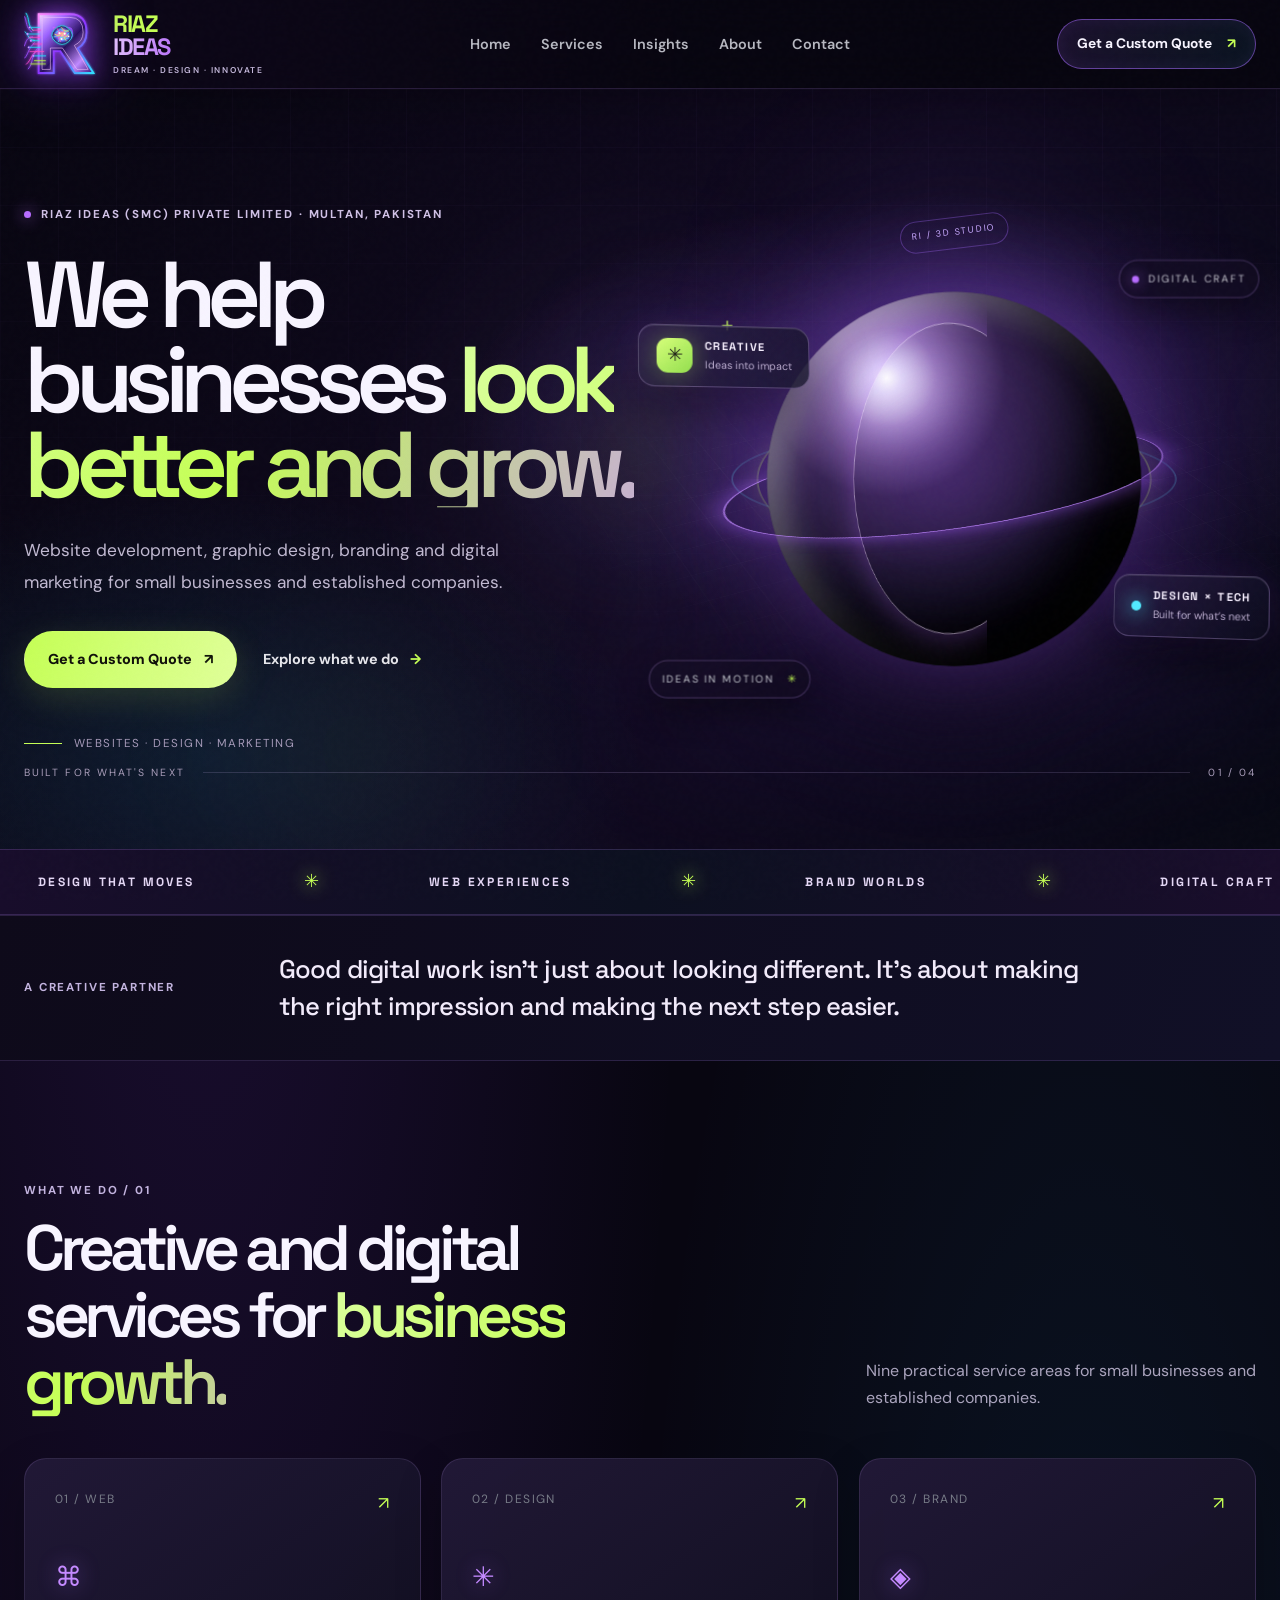
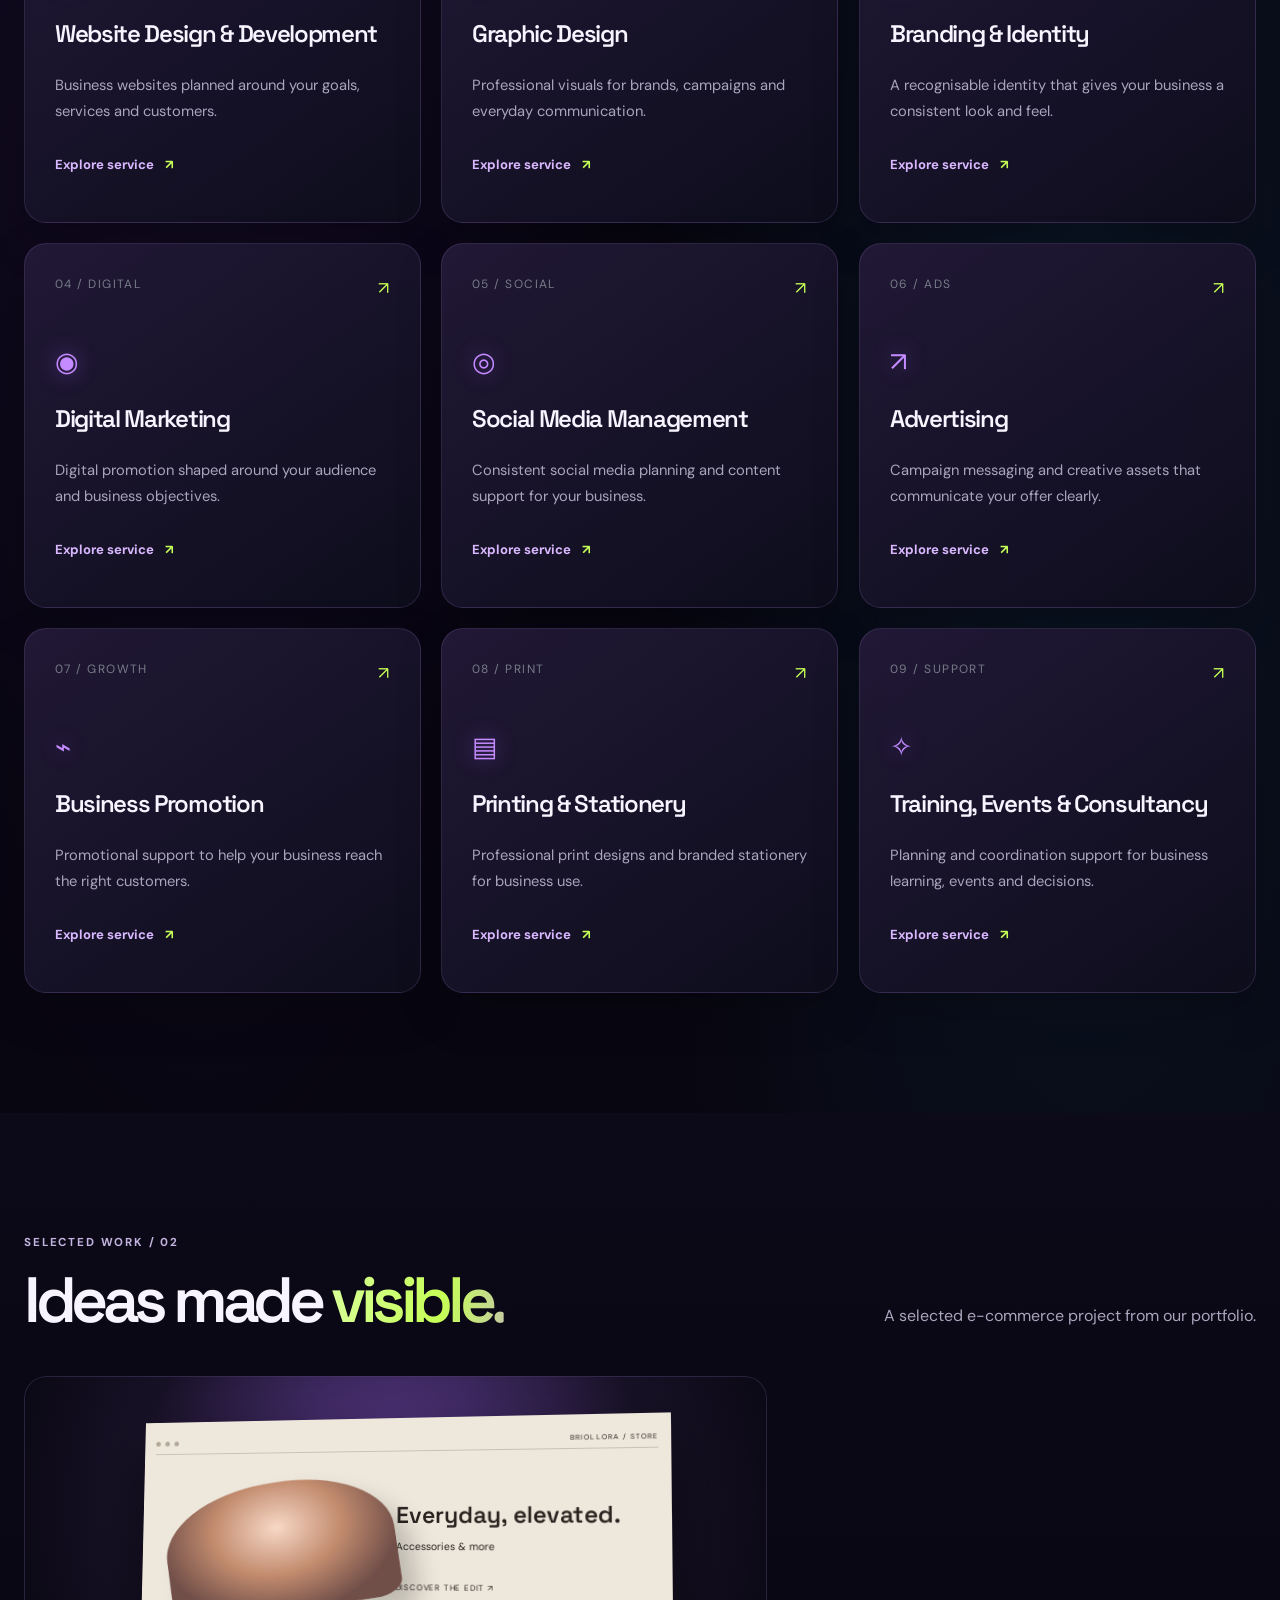
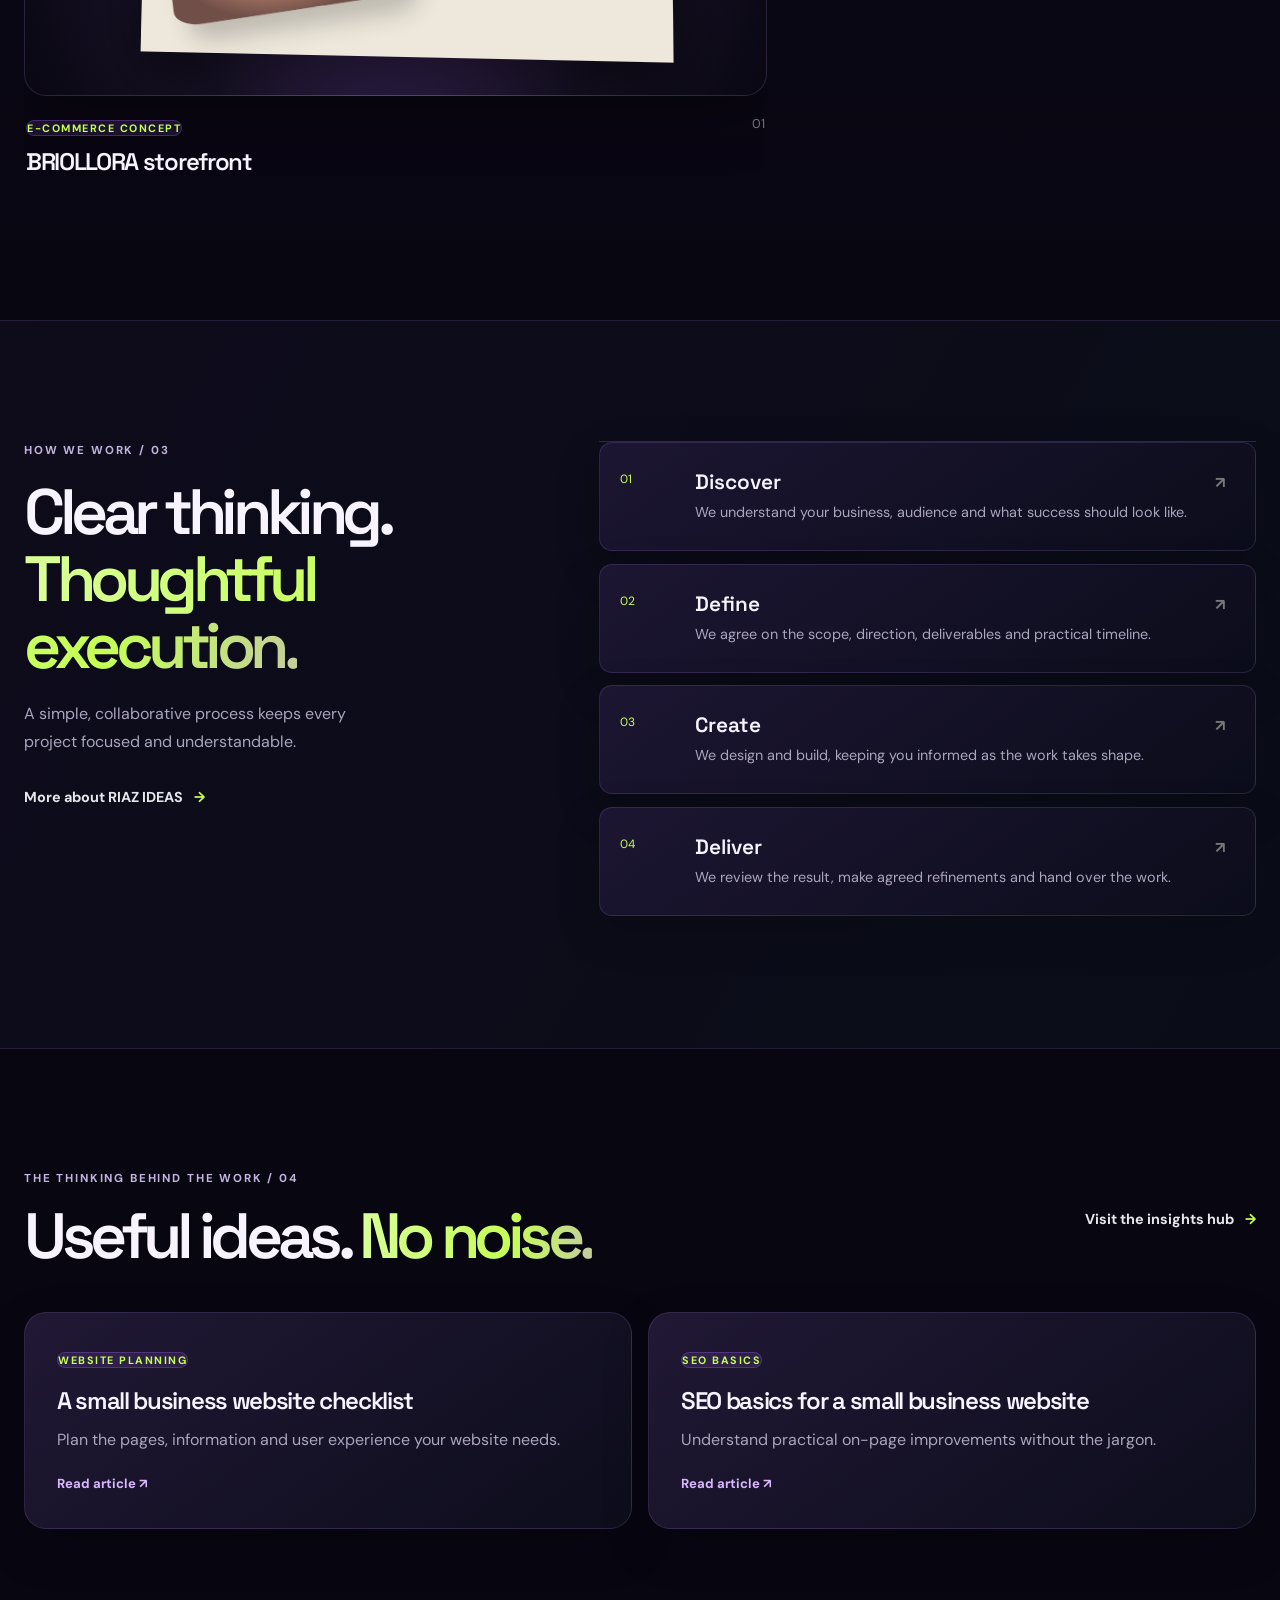
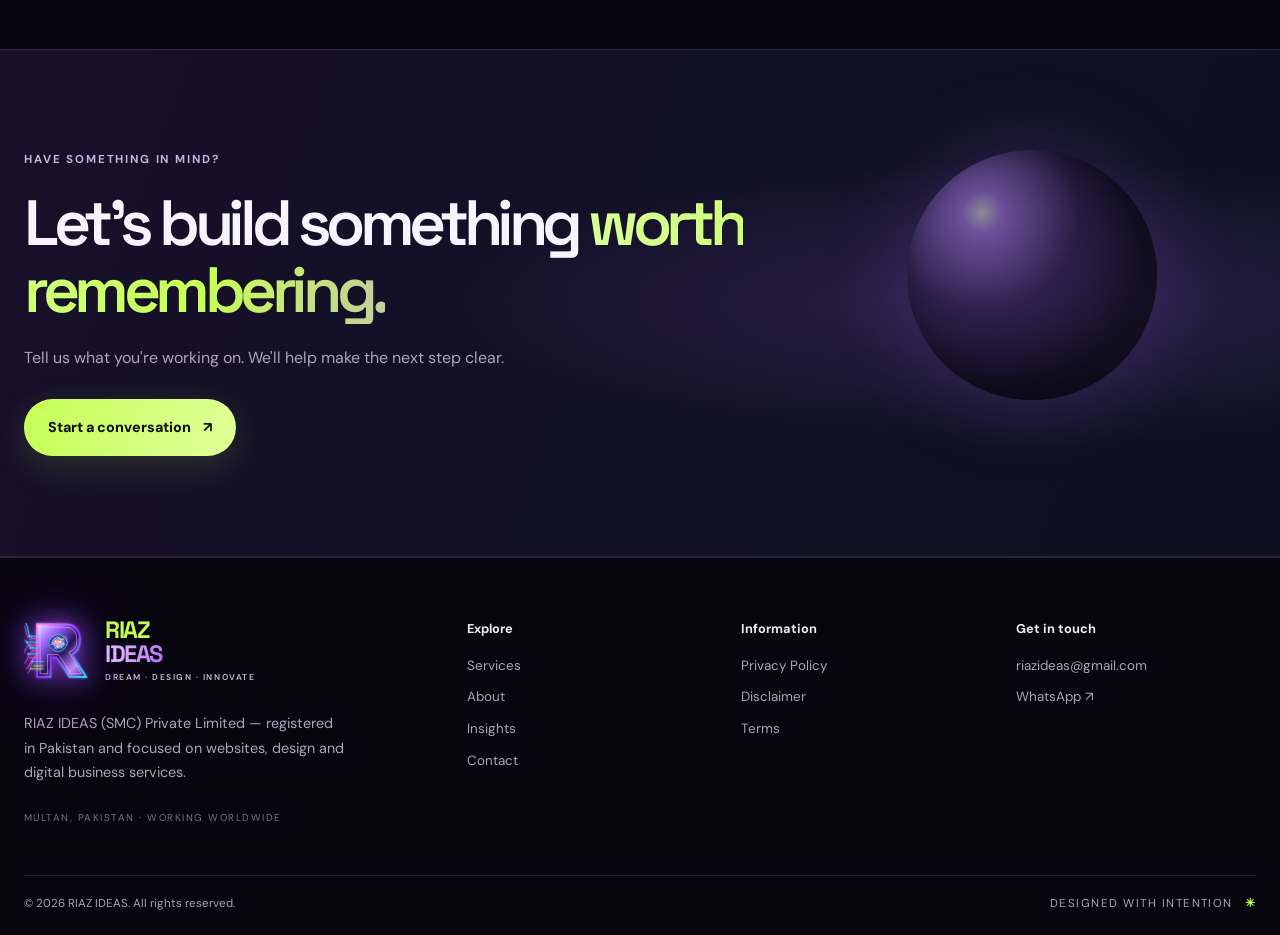
==== index.html @ 31ab699d "Align homepage service descriptions and quote calls to action" ====
<!doctype html>
<html lang="en">
<head>
<meta charset="utf-8">
<meta name="viewport" content="width=device-width,initial-scale=1">
<title>RIAZ IDEAS | Websites, Design & Business Growth</title>
<meta name="description" content="RIAZ IDEAS offers marketing strategy, branding, corporate stationery, printing, digital marketing, sales training, events, advertising and business consultancy in Multan, Pakistan.">
<link rel="canonical" href="https://riazideas.netlify.app/">
<meta property="og:type" content="website">
<meta property="og:site_name" content="RIAZ IDEAS">
<meta property="og:title" content="RIAZ IDEAS | Websites, Design & Business Growth">
<meta property="og:description" content="Website development, graphic design, branding and digital marketing for small businesses and established companies.">
<meta property="og:url" content="https://riazideas.netlify.app/">
<meta property="og:image" content="https://riazideas.netlify.app/assets/riaz-ideas-social-preview.jpg">
<meta property="og:image:width" content="600">
<meta property="og:image:height" content="315">
<meta property="og:image:alt" content="RIAZ IDEAS — Digital experiences, web design, brand identity and digital content.">
<meta name="twitter:card" content="summary_large_image">
<meta name="twitter:title" content="RIAZ IDEAS | Digital Experiences, Design & Development">
<meta name="twitter:description" content="We turn bold ideas into digital experiences. Web design, brand identity and digital content by RIAZ IDEAS.">
<meta name="twitter:image" content="https://riazideas.netlify.app/assets/riaz-ideas-social-preview.jpg">
<meta name="theme-color" content="#08090d">
<meta name="google-adsense-account" content="ca-pub-1918547933458772">
<link rel="preconnect" href="https://fonts.googleapis.com">
<link rel="preconnect" href="https://fonts.gstatic.com" crossorigin>
<link href="https://fonts.googleapis.com/css2?family=DM+Sans:wght@400;500;600;700&family=Space+Grotesk:wght@400;500;600;700&display=swap" rel="stylesheet">
<link rel="stylesheet" href="/assets/style.css">
<script src="/assets/script.js" defer></script>
<!-- Google AdSense: existing publisher code preserved -->
<script async src="https://pagead2.googlesyndication.com/pagead/js/adsbygoogle.js?client=ca-pub-1918547933458772" crossorigin="anonymous"></script>
<!-- Umami Analytics: existing site ID preserved -->
<script defer src="https://cloud.umami.is/script.js" data-website-id="d91e90ce-ba34-40df-bd9c-214d3fa4f0dc"></script>
</head>
<body>
<div class="site-noise" aria-hidden="true"></div>
<header class="site-header">
  <div class="wrap nav" id="nav">
    <a class="logo logo-lockup" href="/index.html" aria-label="RIAZ IDEAS home"><img src="/assets/riaz-ideas-neural-logo.svg" alt="" width="58" height="58"><span class="logo-wordmark">RIAZ<span>IDEAS</span><small>DREAM · DESIGN · INNOVATE</small></span></a>
    <button class="menu" type="button" aria-label="Toggle navigation" aria-expanded="false">Menu</button>
    <nav aria-label="Main navigation">
      <a href="/index.html">Home</a><a href="/services.html">Services</a><a href="/blog/index.html">Insights</a><a href="/about.html">About</a><a href="/contact.html">Contact</a>
    </nav>
    <a class="nav-cta" href="/contact.html">Get a Custom Quote <span>↗</span></a>
  </div>
</header>
<main>
<section class="hero hero-3d">
  <div class="hero-glow glow-one"></div><div class="hero-glow glow-two"></div>
  <div class="wrap hero-grid">
    <div class="hero-copy reveal">
      <div class="eyebrow"><span class="eyebrow-dot"></span> RIAZ IDEAS (SMC) PRIVATE LIMITED · MULTAN, PAKISTAN</div>
      <h1>We help businesses <span class="gradient-text">look better and grow.</span></h1>
      <p>Website development, graphic design, branding and digital marketing for small businesses and established companies.</p>
      <div class="actions"><a class="btn" href="/contact.html">Get a Custom Quote <span>↗</span></a><a class="text-link" href="/services.html">Explore what we do <span>→</span></a></div>
      <div class="hero-proof"><span class="proof-line"></span><span>Websites · Design · Marketing</span></div>
    </div>
    <div class="hero-visual" aria-label="Abstract three-dimensional metallic orb artwork">
      <div class="visual-grid"></div><div class="orbit orbit-a"></div><div class="orbit orbit-b"></div><div class="orbit orbit-c"></div>
      <div class="orb"><div class="orb-shine"></div><div class="orb-core"></div></div>
      <div class="float-label label-top"><span class="label-dot"></span> DIGITAL CRAFT</div>
      <div class="float-label label-bottom">IDEAS IN MOTION <span>✳</span></div>
      <div class="visual-cross cross-one">+</div><div class="visual-cross cross-two">+</div>
      <div class="hero-float-card hero-float-card-a"><span class="float-card-icon">✳</span><span><b>CREATIVE</b><small>Ideas into impact</small></span></div>
      <div class="hero-float-card hero-float-card-b"><span class="float-card-pulse"></span><span><b>DESIGN × TECH</b><small>Built for what’s next</small></span></div>
      <div class="hero-orbit-tag">RI / 3D STUDIO</div>
    </div>
  </div>
  <div class="hero-bottom wrap"><span>BUILT FOR WHAT'S NEXT</span><span class="hero-bottom-line"></span><span>01 / 04</span></div>
</section>
<section class="studio-marquee" aria-label="RIAZ IDEAS services">
 <div class="marquee-track"><span>DESIGN THAT MOVES</span><i>✳</i><span>WEB EXPERIENCES</span><i>✳</i><span>BRAND WORLDS</span><i>✳</i><span>DIGITAL CRAFT</span><i>✳</i><span>DESIGN THAT MOVES</span><i>✳</i><span>WEB EXPERIENCES</span><i>✳</i><span>BRAND WORLDS</span><i>✳</i></div>
</section>
<section class="intro-strip"><div class="wrap intro-inner"><span class="eyebrow">A creative partner</span><p>Good digital work isn't just about looking different. It's about making the right impression and making the next step easier.</p></div></section>
<section class="section" id="services">
  <div class="wrap">
    <div class="section-head reveal"><div><div class="eyebrow">What we do / 01</div><h2>Creative and digital services for <span class="gradient-text">business growth.</span></h2></div><p class="muted">Nine practical service areas for small businesses and established companies.</p></div>
    <div class="service-grid">
<article class="service-card reveal"><div class="service-top"><span>01 / WEB</span><span class="service-symbol">↗</span></div><div class="service-icon">⌘</div><h3>Website Design & Development</h3><p>Business websites planned around your goals, services and customers.</p><a href="/services.html">Explore service <span>↗</span></a></article>
<article class="service-card reveal"><div class="service-top"><span>02 / DESIGN</span><span class="service-symbol">↗</span></div><div class="service-icon">✳</div><h3>Graphic Design</h3><p>Professional visuals for brands, campaigns and everyday communication.</p><a href="/services.html">Explore service <span>↗</span></a></article>
<article class="service-card reveal"><div class="service-top"><span>03 / BRAND</span><span class="service-symbol">↗</span></div><div class="service-icon">◈</div><h3>Branding & Identity</h3><p>A recognisable identity that gives your business a consistent look and feel.</p><a href="/services.html">Explore service <span>↗</span></a></article>
<article class="service-card reveal"><div class="service-top"><span>04 / DIGITAL</span><span class="service-symbol">↗</span></div><div class="service-icon">◉</div><h3>Digital Marketing</h3><p>Digital promotion shaped around your audience and business objectives.</p><a href="/services.html">Explore service <span>↗</span></a></article>
<article class="service-card reveal"><div class="service-top"><span>05 / SOCIAL</span><span class="service-symbol">↗</span></div><div class="service-icon">◎</div><h3>Social Media Management</h3><p>Consistent social media planning and content support for your business.</p><a href="/services.html">Explore service <span>↗</span></a></article>
<article class="service-card reveal"><div class="service-top"><span>06 / ADS</span><span class="service-symbol">↗</span></div><div class="service-icon">↗</div><h3>Advertising</h3><p>Campaign messaging and creative assets that communicate your offer clearly.</p><a href="/services.html">Explore service <span>↗</span></a></article>
<article class="service-card reveal"><div class="service-top"><span>07 / GROWTH</span><span class="service-symbol">↗</span></div><div class="service-icon">⌁</div><h3>Business Promotion</h3><p>Promotional support to help your business reach the right customers.</p><a href="/services.html">Explore service <span>↗</span></a></article>
<article class="service-card reveal"><div class="service-top"><span>08 / PRINT</span><span class="service-symbol">↗</span></div><div class="service-icon">▤</div><h3>Printing & Stationery</h3><p>Professional print designs and branded stationery for business use.</p><a href="/services.html">Explore service <span>↗</span></a></article>
<article class="service-card reveal"><div class="service-top"><span>09 / SUPPORT</span><span class="service-symbol">↗</span></div><div class="service-icon">✧</div><h3>Training, Events & Consultancy</h3><p>Planning and coordination support for business learning, events and decisions.</p><a href="/services.html">Explore service <span>↗</span></a></article>
    </div>
  </div>
</section>
<section class="section work-section">
  <div class="wrap">
    <div class="section-head reveal"><div><div class="eyebrow">Selected work / 02</div><h2>Ideas made <span class="gradient-text">visible.</span></h2></div><p class="muted">A selected e-commerce project from our portfolio.</p></div>
    <div class="work-grid">
      <article class="work-card work-large reveal"><div class="work-art art-ecommerce"><div class="art-window"><div class="art-window-top"><i></i><i></i><i></i><span>BRIOLLORA / STORE</span></div><div class="art-product"><div class="art-product-shape"></div><div class="art-product-copy"><b>Everyday, elevated.</b><small>Accessories & more</small><em>DISCOVER THE EDIT ↗</em></div></div></div></div><div class="work-meta"><div><span class="tag">E-commerce concept</span><h3>BRIOLLORA storefront</h3></div><span class="work-number">01</span></div></article>
      
    </div>
  </div>
</section>
<section class="section process-section">
  <div class="wrap process-layout"><div class="process-intro reveal"><div class="eyebrow">How we work / 03</div><h2>Clear thinking.<br><span class="gradient-text">Thoughtful execution.</span></h2><p class="muted">A simple, collaborative process keeps every project focused and understandable.</p><a class="text-link" href="/about.html">More about RIAZ IDEAS <span>→</span></a></div>
  <div class="process-list"><div class="process-step reveal"><span>01</span><div><h3>Discover</h3><p>We understand your business, audience and what success should look like.</p></div><b>↗</b></div><div class="process-step reveal"><span>02</span><div><h3>Define</h3><p>We agree on the scope, direction, deliverables and practical timeline.</p></div><b>↗</b></div><div class="process-step reveal"><span>03</span><div><h3>Create</h3><p>We design and build, keeping you informed as the work takes shape.</p></div><b>↗</b></div><div class="process-step reveal"><span>04</span><div><h3>Deliver</h3><p>We review the result, make agreed refinements and hand over the work.</p></div><b>↗</b></div></div></div>
</section>
<section class="section insights-section"><div class="wrap"><div class="section-head reveal"><div><div class="eyebrow">The thinking behind the work / 04</div><h2>Useful ideas. <span class="gradient-text">No noise.</span></h2></div><a class="text-link" href="/blog/index.html">Visit the insights hub <span>→</span></a></div><div class="article-list"><article class="insight-card reveal"><span class="tag">Website planning</span><h3><a href="/blog/small-business-website-checklist.html">A small business website checklist</a></h3><p>Plan the pages, information and user experience your website needs.</p><a class="read-link" href="/blog/small-business-website-checklist.html">Read article ↗</a></article><article class="insight-card reveal"><span class="tag">SEO basics</span><h3><a href="/blog/seo-basics-for-small-business.html">SEO basics for a small business website</a></h3><p>Understand practical on-page improvements without the jargon.</p><a class="read-link" href="/blog/seo-basics-for-small-business.html">Read article ↗</a></article></div></div></section>
<section class="cta-section"><div class="wrap cta-inner reveal"><div class="eyebrow">Have something in mind?</div><h2>Let's build something <span class="gradient-text">worth remembering.</span></h2><p>Tell us what you're working on. We'll help make the next step clear.</p><a class="btn" href="/contact.html">Start a conversation <span>↗</span></a><div class="cta-orb" aria-hidden="true"></div></div></section>
</main>
<footer class="site-footer"><div class="wrap footer-main"><div class="footer-brand"><a class="logo logo-lockup footer-logo" href="/index.html"><img src="/assets/riaz-ideas-neural-logo.svg" alt="" width="54" height="54"><span class="logo-wordmark">RIAZ<span>IDEAS</span><small>DREAM · DESIGN · INNOVATE</small></span></a><p>RIAZ IDEAS (SMC) Private Limited — registered in Pakistan and focused on websites, design and digital business services.</p><span class="footer-location">MULTAN, PAKISTAN · WORKING WORLDWIDE</span></div><div><strong>Explore</strong><div class="footer-links"><a href="/services.html">Services</a><a href="/about.html">About</a><a href="/blog/index.html">Insights</a><a href="/contact.html">Contact</a></div></div><div><strong>Information</strong><div class="footer-links"><a href="/privacy-policy.html">Privacy Policy</a><a href="/disclaimer.html">Disclaimer</a><a href="/terms.html">Terms</a></div></div><div><strong>Get in touch</strong><div class="footer-links"><a href="mailto:riazideas@gmail.com">riazideas@gmail.com</a><a href="https://wa.me/923039149235" target="_blank" rel="noopener">WhatsApp ↗</a></div></div></div><div class="wrap footer-bottom"><span>© 2026 RIAZ IDEAS. All rights reserved.</span><span>DESIGNED WITH INTENTION <b>✳</b></span></div></footer>
</body></html>
---- assets/style.css ----
:root{--bg:#08090d;--bg2:#0d0f15;--panel:#11141c;--panel2:#171b25;--text:#f2f3f7;--muted:#9b9eaa;--line:rgba(255,255,255,.10);--accent:#b8ff4a;--accent2:#9b7cff;--max:1200px;--font:'DM Sans',Arial,sans-serif;--display:'Space Grotesk',Arial,sans-serif}
*{box-sizing:border-box}html{scroll-behavior:smooth;scroll-padding-top:90px}body{margin:0;background:var(--bg);color:var(--text);font:16px/1.7 var(--font);overflow-x:hidden}a{color:inherit;text-decoration:none}a:hover{color:var(--accent)}img{max-width:100%;height:auto}button,input,textarea{font:inherit}.wrap{width:min(var(--max),calc(100% - 48px));margin-inline:auto}.site-noise{position:fixed;inset:0;z-index:30;pointer-events:none;opacity:.035;background-image:url("data:image/svg+xml,%3Csvg viewBox='0 0 180 180' xmlns='http://www.w3.org/2000/svg'%3E%3Cfilter id='n'%3E%3CfeTurbulence type='fractalNoise' baseFrequency='.9' numOctaves='3' stitchTiles='stitch'/%3E%3C/filter%3E%3Crect width='100%25' height='100%25' filter='url(%23n)' opacity='.45'/%3E%3C/svg%3E")}
.site-header,header{position:sticky;top:0;z-index:25;background:rgba(8,9,13,.82);backdrop-filter:blur(18px);border-bottom:1px solid var(--line)}.nav{min-height:82px;display:flex;align-items:center;justify-content:space-between;gap:24px}.logo{font:700 1.22rem var(--display);letter-spacing:-.07em;white-space:nowrap}.logo-mark{color:var(--accent);padding:0 3px}.logo span:not(.logo-mark){color:var(--accent)}nav{display:flex;align-items:center;gap:30px;color:#b7b8c1;font-size:.9rem}nav a{transition:color .2s}nav a:hover{color:var(--accent)}.nav-cta{border:1px solid rgba(184,255,74,.5);border-radius:3px;padding:10px 16px;font-size:.86rem;font-weight:700}.nav-cta span,.btn span{margin-left:12px;color:var(--accent)}.menu{display:none;background:transparent;color:var(--text);border:1px solid var(--line);padding:8px 12px;border-radius:3px}
.hero{position:relative;isolation:isolate;overflow:hidden}.hero-3d{min-height:650px;padding:90px 0 28px;background:radial-gradient(ellipse at 74% 45%,rgba(155,124,255,.12),transparent 35%),linear-gradient(115deg,#08090d 40%,#0d0d15)}.hero-grid{display:grid;grid-template-columns:1.05fr .95fr;align-items:center;min-height:480px;position:relative;z-index:2}.hero-copy{max-width:680px}.eyebrow{display:flex;align-items:center;gap:10px;color:#b5b7c2;font-size:.72rem;letter-spacing:.16em;text-transform:uppercase;font-weight:700}.eyebrow-dot,.label-dot{width:7px;height:7px;background:var(--accent);border-radius:50%;box-shadow:0 0 15px var(--accent)}h1,h2,h3,p{margin-top:0}.hero h1{font:600 clamp(3.1rem,6.3vw,6rem)/.99 var(--display);letter-spacing:-.075em;margin:25px 0;max-width:720px}.gradient-text{background:linear-gradient(100deg,#d7ff9c 0%,#b8ff4a 35%,#a78bfa 100%);-webkit-background-clip:text;background-clip:text;color:transparent}.hero-copy>p{max-width:590px;color:#a9aab5;font-size:1.08rem;line-height:1.85}.actions{display:flex;align-items:center;gap:26px;flex-wrap:wrap;margin-top:32px}.btn{display:inline-flex;align-items:center;justify-content:center;background:var(--accent);color:#11150a;border:1px solid var(--accent);padding:14px 19px;border-radius:3px;font-weight:800;font-size:.9rem;transition:transform .25s,box-shadow .25s}.btn:hover{color:#11150a;transform:translateY(-3px);box-shadow:0 10px 35px #b8ff4a2c}.btn span{color:#11150a}.text-link{font-size:.9rem;font-weight:700;color:#e6e6eb}.text-link span{color:var(--accent);margin-left:8px}.hero-proof{display:flex;align-items:center;gap:12px;color:#737783;font-size:.72rem;letter-spacing:.13em;text-transform:uppercase;margin-top:58px}.proof-line{width:38px;height:1px;background:var(--accent)}.hero-visual{height:480px;position:relative;display:grid;place-items:center;perspective:1000px;transform-style:preserve-3d}.visual-grid{position:absolute;inset:8%;background-image:linear-gradient(#ffffff0b 1px,transparent 1px),linear-gradient(90deg,#ffffff0b 1px,transparent 1px);background-size:42px 42px;mask-image:radial-gradient(ellipse,#000 20%,transparent 72%);transform:rotateX(58deg) rotateZ(-25deg) scale(1.25)}.orb{width:min(300px,62vw);aspect-ratio:1;border-radius:50%;position:relative;transform-style:preserve-3d;background:radial-gradient(circle at 31% 25%,#f2f1ff 0,#b8b3d0 5%,#656278 15%,#292936 32%,#11121c 52%,#08090d 68%);box-shadow:inset -28px -24px 48px #000, inset 12px 10px 30px #ffffff55,0 0 70px #9b7cff35,0 45px 90px #000b;animation:orbFloat 7s ease-in-out infinite}.orb:before{content:"";position:absolute;inset:9%;border-radius:50%;border:1px solid #ffffff35;transform:translateZ(22px) rotateY(34deg) scaleX(.74);box-shadow:0 0 25px #b8ff4a18}.orb:after{content:"";position:absolute;inset:19% -13%;border:1px solid #b8ff4a99;border-radius:50%;transform:rotateX(68deg) rotateZ(-25deg);box-shadow:0 0 24px #b8ff4a26}.orb-shine{position:absolute;width:24%;height:18%;top:18%;left:22%;border-radius:50%;background:#fff;filter:blur(22px);opacity:.45}.orb-core{position:absolute;inset:35%;border-radius:50%;background:#b8ff4a;filter:blur(45px);opacity:.18}.orbit{position:absolute;width:370px;height:145px;border:1px solid #ffffff30;border-radius:50%;transform:rotate(-28deg) rotateX(62deg);pointer-events:none}.orbit-a{width:390px;height:165px;border-color:#b8ff4a55;transform:rotate(-35deg) rotateX(65deg)}.orbit-b{width:330px;height:220px;transform:rotate(52deg) rotateX(67deg);border-color:#9b7cff66}.orbit-c{width:440px;height:100px;transform:rotate(20deg) rotateX(72deg);border-color:#ffffff24}.float-label{position:absolute;font-size:.65rem;letter-spacing:.18em;color:#c7c8d1;border:1px solid #ffffff24;background:#0d0e16b8;backdrop-filter:blur(8px);padding:9px 12px}.label-top{top:15%;right:3%;display:flex;align-items:center;gap:9px}.label-bottom{bottom:14%;left:2%}.label-bottom span{color:var(--accent);margin-left:8px}.visual-cross{position:absolute;color:var(--accent);font-size:1.4rem;font-weight:300}.cross-one{top:20%;left:12%}.cross-two{right:12%;bottom:23%;color:#a78bfa}.hero-glow{position:absolute;border-radius:50%;filter:blur(90px);pointer-events:none;z-index:-1}.glow-one{width:260px;height:260px;background:#a78bfa20;right:15%;top:15%}.glow-two{width:200px;height:200px;background:#b8ff4a0c;left:20%;bottom:0}.hero-bottom{display:flex;align-items:center;gap:18px;color:#676a75;font-size:.65rem;letter-spacing:.2em}.hero-bottom-line{height:1px;background:var(--line);flex:1}
.intro-strip{border-block:1px solid var(--line);background:#0b0c12}.intro-inner{display:grid;grid-template-columns:220px 1fr;align-items:center;gap:35px;padding:35px 0}.intro-inner p{font:500 clamp(1.15rem,2vw,1.6rem)/1.45 var(--display);letter-spacing:-.035em;margin:0;max-width:820px}
.section{padding:105px 0}.section.alt{background:#0b0d13;border-block:1px solid var(--line)}.section-head{display:flex;align-items:end;justify-content:space-between;gap:35px;margin-bottom:42px}.section-head h2,.process-intro h2,.cta-inner h2{font:600 clamp(2.2rem,4.4vw,4.1rem)/1.05 var(--display);letter-spacing:-.07em;margin:14px 0 0;max-width:690px}.section-head>p{max-width:390px;color:var(--muted);margin:0 0 5px}.service-grid{display:grid;grid-template-columns:repeat(3,1fr);gap:16px}.service-card{position:relative;min-height:340px;padding:27px;background:linear-gradient(145deg,#141720,#0e1017);border:1px solid var(--line);transition:transform .3s,border-color .3s;overflow:hidden}.service-card:before{content:"";position:absolute;width:190px;height:190px;right:-120px;bottom:-130px;border-radius:50%;background:var(--accent);filter:blur(70px);opacity:0;transition:opacity .3s}.service-card:hover{transform:translateY(-7px);border-color:#b8ff4a66}.service-card:hover:before{opacity:.13}.service-top{display:flex;justify-content:space-between;color:#777b87;font-size:.75rem;letter-spacing:.12em}.service-symbol{color:var(--accent);font-size:1.1rem}.service-icon{font-size:1.7rem;color:var(--accent);margin:35px 0 18px}.service-card h3{font:600 1.35rem var(--display);letter-spacing:-.04em}.service-card p{color:var(--muted);font-size:.92rem;line-height:1.75}.service-card>a{display:inline-block;margin-top:15px;font-size:.82rem;font-weight:700}.service-card>a span{color:var(--accent);margin-left:8px}
.work-section{background:linear-gradient(180deg,#0b0d13,#08090d)}.work-grid{display:grid;grid-template-columns:1.35fr .85fr;gap:22px}.work-card{min-width:0}.work-art{height:320px;position:relative;overflow:hidden;border:1px solid var(--line);background:#141721}.art-ecommerce{display:grid;place-items:center;background:radial-gradient(circle at 50% 40%,#47372d,#17151b 62%,#0d0f15)}.art-window{width:72%;height:75%;background:#eee8dc;color:#28231f;box-shadow:0 25px 60px #0009;transform:perspective(800px) rotateY(-8deg) rotateX(3deg);padding:12px}.art-window-top{height:22px;border-bottom:1px solid #c9c1b6;display:flex;align-items:center;gap:5px;font-size:7px;letter-spacing:.15em}.art-window-top i{width:5px;height:5px;border-radius:50%;background:#b4a89a}.art-window-top span{margin-left:auto}.art-product{height:calc(100% - 22px);display:grid;grid-template-columns:1fr 1fr;align-items:center;padding:14px}.art-product-shape{height:80%;background:radial-gradient(ellipse at 50% 35%,#f7d8c6,#c28b6e 40%,#714f49 75%);border-radius:48% 48% 12% 12%;transform:rotate(-9deg);box-shadow:15px 18px 24px #0003}.art-product-copy{display:grid;gap:8px}.art-product-copy b{font:600 clamp(.8rem,1.8vw,1.6rem) var(--display)}.art-product-copy small{font-size:.65rem}.art-product-copy em{font-size:.5rem;font-style:normal;letter-spacing:.1em;margin-top:18px}.art-brand{background:radial-gradient(circle at 60% 35%,#423b6e,#151321 58%,#0b0d13);display:grid;place-items:center}.brand-orbit{position:absolute;width:220px;height:220px;border:1px solid #b8ff4a80;border-radius:50%;transform:rotateX(65deg) rotateZ(-25deg);box-shadow:0 0 35px #b8ff4a20}.brand-type{font:700 clamp(2.2rem,4vw,4rem)/.82 var(--display);letter-spacing:-.09em;text-align:center;transform:rotate(-8deg);text-shadow:0 10px 35px #0008}.brand-type span{color:var(--accent)}.brand-caption{position:absolute;bottom:20px;font-size:.6rem;letter-spacing:.2em;color:#b6b4c9}.work-meta{display:flex;align-items:start;justify-content:space-between;padding:17px 2px}.work-meta h3{font:600 1.15rem var(--display);margin:6px 0}.tag{color:var(--accent);font-size:.67rem;font-weight:700;letter-spacing:.14em;text-transform:uppercase}.work-number{color:#6f7280;font-size:.8rem}
.process-section{background:#0b0d13;border-block:1px solid var(--line)}.process-layout{display:grid;grid-template-columns:.85fr 1.15fr;gap:90px}.process-intro h2{margin:18px 0}.process-intro p{max-width:370px;margin:20px 0 28px}.process-list{border-top:1px solid var(--line)}.process-step{display:grid;grid-template-columns:55px 1fr 20px;gap:20px;padding:24px 0;border-bottom:1px solid var(--line);align-items:start}.process-step>span{color:var(--accent);font-size:.75rem}.process-step h3{font:600 1.3rem var(--display);margin:0 0 5px}.process-step p{color:var(--muted);margin:0;font-size:.9rem}.process-step>b{color:#777}
.insights-section .section-head{align-items:center}.article-list{display:grid;grid-template-columns:repeat(2,1fr);gap:16px}.insight-card{padding:28px;border:1px solid var(--line);background:var(--panel);transition:border-color .25s}.insight-card:hover{border-color:#b8ff4a66}.insight-card h3{font:600 1.5rem/1.2 var(--display);letter-spacing:-.04em;margin:15px 0 10px}.insight-card p{color:var(--muted)}.read-link{font-size:.82rem;color:var(--accent);font-weight:700}
.cta-section{padding:100px 0;background:radial-gradient(ellipse at 80% 50%,#a78bfa18,transparent 38%),#10121a;border-block:1px solid var(--line);overflow:hidden}.cta-inner{position:relative}.cta-inner h2{max-width:850px;margin:20px 0}.cta-inner>p{color:var(--muted);max-width:500px;margin:20px 0 28px}.cta-orb{position:absolute;width:250px;height:250px;border-radius:50%;right:8%;top:0;background:radial-gradient(circle at 30% 25%,#fff,#9b7cff 8%,#30284b 35%,#090a10 70%);box-shadow:inset -20px -20px 35px #000,0 0 70px #9b7cff33;opacity:.5;transform:rotate(20deg)}
.site-footer,footer{background:#08090d;border-top:1px solid var(--line);padding:55px 0 22px;color:var(--muted)}.footer-main,.footer-grid{display:grid;grid-template-columns:1.7fr 1fr 1fr 1fr;gap:35px}.footer-brand p{max-width:320px;font-size:.9rem;margin:18px 0}.footer-location{font-size:.62rem;letter-spacing:.15em;color:#727582}.footer-main strong,.footer-grid strong{display:block;color:#eee;font-size:.8rem;margin:5px 0 15px}.footer-links{display:grid;gap:9px;font-size:.84rem}.footer-bottom{display:flex;justify-content:space-between;border-top:1px solid var(--line);margin-top:45px;padding-top:18px;font-size:.72rem}.footer-bottom span:last-child{letter-spacing:.13em}.footer-bottom b{color:var(--accent);margin-left:7px}
.page-hero{padding:85px 0 55px;border-bottom:1px solid var(--line);background:radial-gradient(ellipse at 80% 0,rgba(155,124,255,.12),transparent 40%)}.page-hero h1{font:600 clamp(2.7rem,5.5vw,5rem)/1.02 var(--display);letter-spacing:-.07em;margin:15px 0}.page-hero p{max-width:680px}.prose{max-width:820px}.prose h1,.prose h2{font:600 1.8rem var(--display);letter-spacing:-.04em;margin:35px 0 12px}.prose h3{font:600 1.25rem var(--display);margin-top:25px}.prose p,.prose li{color:#b7bac5}.prose ul,.prose ol{padding-left:22px}.prose a{color:var(--accent);text-decoration:underline}.muted{color:var(--muted)}.feature-panel,.notice{padding:28px;border:1px solid var(--line);background:var(--panel);color:var(--muted)}.checks{list-style:none;padding:0}.checks li{padding:8px 0;color:var(--muted)}.checks li:before{content:"✳";color:var(--accent);margin-right:10px}.callout{border-left:2px solid var(--accent);padding:16px 20px;background:var(--panel);color:var(--muted);margin:24px 0}.article-meta{color:var(--muted);font-size:.9rem;margin:12px 0 24px}form{display:grid;gap:14px;max-width:650px}label{font-weight:700;font-size:.92rem}input,textarea{width:100%;margin-top:6px;background:#090b11;border:1px solid var(--line);border-radius:3px;padding:13px;color:var(--text)}textarea{min-height:150px}
.reveal{opacity:0;transform:translateY(22px);transition:opacity .7s ease,transform .7s ease}.reveal.is-visible{opacity:1;transform:translateY(0)}@keyframes orbFloat{0%,100%{transform:translateY(0) rotate(-7deg)}50%{transform:translateY(-16px) rotate(7deg)}}@media(prefers-reduced-motion:reduce){*,*:before,*:after{scroll-behavior:auto!important;animation:none!important;transition:none!important}.reveal{opacity:1;transform:none}}
@media(max-width:900px){.hero-grid{grid-template-columns:1fr 1fr}.hero h1{font-size:clamp(3rem,7vw,4.6rem)}.hero-visual{transform:scale(.88)}.process-layout{gap:45px}.footer-main,.footer-grid{grid-template-columns:1.4fr 1fr 1fr}.footer-main>div:last-child,.footer-grid>div:last-child{grid-column:2}}
@media(max-width:700px){.wrap{width:min(var(--max),calc(100% - 32px))}.nav{min-height:70px}.menu{display:block}nav{display:none;position:absolute;top:70px;left:0;right:0;padding:20px 24px;background:#0c0e15;border-bottom:1px solid var(--line);flex-direction:column;align-items:flex-start;gap:17px}.nav.open nav{display:flex}.nav-cta{display:none}.hero-3d{padding:55px 0 22px}.hero-grid{grid-template-columns:1fr;min-height:0}.hero h1{font-size:clamp(3rem,13vw,4.7rem)}.hero-copy>p{font-size:1rem}.hero-proof{margin-top:35px}.hero-visual{height:340px;transform:none;margin-top:5px}.orb{width:210px}.orbit-a{width:290px}.orbit-b{width:260px}.orbit-c{width:320px}.float-label{font-size:.55rem}.label-top{right:0}.label-bottom{left:0}.hero-bottom{font-size:.55rem}.intro-inner{grid-template-columns:1fr;gap:10px;padding:27px 0}.section{padding:70px 0}.section-head{display:block}.section-head>p{margin-top:18px}.service-grid,.work-grid,.process-layout,.article-list{grid-template-columns:1fr}.service-card{min-height:300px}.work-art{height:270px}.process-layout{gap:35px}.cta-section{padding:70px 0}.cta-orb{width:130px;height:130px;right:0;top:20px;opacity:.25}.footer-main,.footer-grid{grid-template-columns:1fr 1fr;gap:28px}.footer-brand{grid-column:1/-1}.footer-main>div:last-child,.footer-grid>div:last-child{grid-column:auto}.footer-bottom{display:grid;gap:10px}.page-hero{padding:60px 0 35px}.section-head h2,.process-intro h2,.cta-inner h2{font-size:2.6rem}}
@media(max-width:420px){.actions{align-items:flex-start;flex-direction:column;gap:18px}.footer-main,.footer-grid{grid-template-columns:1fr}.footer-brand{grid-column:auto}.footer-main>div:last-child,.footer-grid>div:last-child{grid-column:auto}}


/* Blog index — responsive editorial cards */
.blog-hero{padding:100px 0 48px;background:radial-gradient(ellipse at 78% 22%,rgba(155,124,255,.16),transparent 38%),radial-gradient(ellipse at 12% 80%,rgba(184,255,74,.07),transparent 32%)}
.blog-hero h1{max-width:850px;font-size:clamp(3.2rem,7vw,6.3rem);margin:22px 0}
.blog-hero> .wrap>p{max-width:610px;font-size:1.04rem;line-height:1.8}
.blog-hero-foot{display:flex;justify-content:space-between;gap:16px;border-top:1px solid var(--line);margin-top:55px;padding-top:15px;color:#777b87;font-size:.63rem;letter-spacing:.15em}
.blog-grid{display:grid;grid-template-columns:repeat(2,minmax(0,1fr));gap:18px}
.blog-card{min-width:0;border:1px solid var(--line);background:linear-gradient(145deg,#12151e,#0c0e14);overflow:hidden;transition:transform .3s,border-color .3s}
.blog-card:hover{transform:translateY(-5px);border-color:#b8ff4a66}
.blog-card-top{height:48px;padding:0 21px;display:flex;align-items:center;justify-content:space-between;border-bottom:1px solid var(--line)}
.blog-arrow{color:var(--accent);font-size:1.05rem}
.blog-card-art{height:220px;position:relative;overflow:hidden;display:grid;place-items:center;border-bottom:1px solid var(--line)}
.art-web{background:radial-gradient(ellipse at 50% 40%,#313d3b,#11171a 70%)}
.mini-browser{width:72%;height:76%;background:#e6e8df;color:#171c19;box-shadow:0 22px 50px #0008;transform:perspective(800px) rotateY(-8deg) rotateX(3deg)}
.mini-browser-bar{height:24px;background:#d4d8ce;display:flex;align-items:center;gap:5px;padding:0 9px;border-bottom:1px solid #c0c5ba}
.mini-browser-bar i{width:5px;height:5px;border-radius:50%;background:#818b7f}
.mini-browser-bar span{margin-left:auto;font-size:6px;letter-spacing:.1em}
.mini-browser-content{padding:18px 22px;display:grid;grid-template-columns:1fr .55fr;align-items:center;height:calc(100% - 24px)}
.mini-browser-content>b{font:700 clamp(1rem,2.5vw,1.7rem)/.95 var(--display);letter-spacing:-.06em}
.mini-browser-content em{color:#617d37;font-style:normal}
.mini-lines{display:grid;gap:7px}.mini-lines i{height:3px;background:#aeb5a7}.mini-lines i:last-child{width:65%}
.mini-button{grid-column:2;width:45px;height:13px;background:#b8ff4a;margin-top:12px}
.art-seo{background:radial-gradient(circle at 50% 50%,#32284d,#11101b 68%)}
.seo-orbit{position:absolute;width:220px;height:115px;border:1px solid #b8ff4a77;border-radius:50%;transform:rotate(-28deg) rotateX(58deg)}
.seo-orbit-two{width:180px;height:180px;border-color:#a78bfa88;transform:rotate(58deg) rotateX(64deg)}
.seo-core{width:92px;height:92px;border-radius:50%;display:grid;place-items:center;background:radial-gradient(circle at 30% 25%,#fff,#b7a9ef 10%,#40365e 48%,#12101c 75%);box-shadow:0 0 45px #a78bfa55,inset -10px -10px 20px #0009;font:700 1.35rem var(--display)}
.seo-core span{color:var(--accent);font-size:.75rem;margin-left:3px}
.seo-caption,.brand-note{position:absolute;bottom:17px;color:#9a9aaa;font-size:.58rem;letter-spacing:.2em}
.art-branding{background:radial-gradient(circle at 50% 45%,#413727,#17130f 68%)}
.brand-stamp{z-index:2;font:700 4.3rem/.9 var(--display);letter-spacing:-.1em;color:#f0e3c6;text-shadow:0 8px 30px #0009}
.brand-stamp span{color:var(--accent);font-size:1.5rem;vertical-align:top}
.brand-rings{position:absolute;width:210px;height:210px;border:1px solid #e8d7ae77;border-radius:50%;box-shadow:0 0 0 18px #e8d7ae0a,0 0 0 38px #e8d7ae08}
.art-content{background:radial-gradient(circle at 50% 40%,#273d48,#0d141a 72%)}
.calendar-card{width:68%;padding:17px;background:#dce4df;color:#152027;box-shadow:0 20px 45px #0008;transform:rotate(-5deg)}
.calendar-head{font:700 .7rem var(--display);letter-spacing:.13em;border-bottom:1px solid #aab8b1;padding-bottom:10px}
.calendar-days,.calendar-blocks{display:grid;grid-template-columns:repeat(5,1fr);gap:6px;margin-top:12px}
.calendar-days i{font-style:normal;font-size:.48rem;color:#65736d}
.calendar-blocks b{height:48px;background:#a5b7a9}.calendar-blocks b:nth-child(2n){background:#b8ff4a}.calendar-blocks b:nth-child(3){background:#9b7cff}
.content-spark{position:absolute;right:18%;top:19%;font-size:2rem;color:var(--accent);text-shadow:0 0 25px #b8ff4a88}
.blog-card-body{padding:22px 23px 25px}
.blog-card-meta{font-size:.61rem;letter-spacing:.13em;color:#777d89;margin:0 0 13px}
.blog-card-meta span{color:var(--accent);padding:0 6px}
.blog-card-body h3{font:600 clamp(1.25rem,2.3vw,1.7rem)/1.15 var(--display);letter-spacing:-.045em;margin:0 0 11px}
.blog-card-body p{color:var(--muted);font-size:.9rem;line-height:1.7;min-height:52px;margin-bottom:18px}
.blog-card-body .read-link span,.blog-bottom-note a span{color:var(--accent);margin-left:7px}
.blog-bottom-note{display:flex;align-items:center;gap:13px;border-top:1px solid var(--line);margin-top:32px;padding-top:20px}
.blog-bottom-note p{margin:0;color:#828692;font-size:.62rem;letter-spacing:.15em}
.blog-bottom-note a{margin-left:auto;font-size:.78rem;font-weight:700}
@media(max-width:700px){.blog-hero{padding:65px 0 34px}.blog-hero-foot{margin-top:35px;flex-direction:column;gap:7px}.blog-grid{grid-template-columns:1fr}.blog-card-art{height:205px}.blog-card-body p{min-height:0}.blog-bottom-note{align-items:flex-start;flex-wrap:wrap}.blog-bottom-note a{width:100%;margin:5px 0 0}}


/* Soft cursor-follow spotlight */
.cursor-glow{position:fixed;left:50%;top:50%;width:560px;height:560px;border-radius:50%;pointer-events:none;z-index:10;opacity:.72;background:radial-gradient(circle,rgba(184,255,74,.105) 0%,rgba(155,124,255,.075) 27%,rgba(155,124,255,.025) 48%,transparent 70%);filter:blur(12px);transform:translate3d(-50%,-50%,0);transition:left .13s ease-out,top .13s ease-out;will-change:left,top;mix-blend-mode:screen}
@media(max-width:700px),(pointer:coarse){.cursor-glow{display:none}}
@media(prefers-reduced-motion:reduce){.cursor-glow{display:none}}


/* Scroll-triggered multi-pointer typing effect */
.pointer-typing{position:relative;isolation:isolate;clip-path:inset(0 100% 0 0);animation:pointerTextType 1.65s cubic-bezier(.2,.72,.2,1) forwards;animation-delay:.12s}
.typing-pointer{position:absolute;z-index:5;left:0;top:52%;width:19px;height:19px;opacity:0;pointer-events:none;transform:translate3d(0,-50%,0);animation:pointerTravel 1.65s cubic-bezier(.2,.72,.2,1) forwards;animation-delay:calc(.12s + var(--pointer-delay))}
.typing-pointer svg{display:block;width:100%;height:100%;filter:drop-shadow(0 2px 5px #000b)}
.typing-pointer-lime{color:#b8ff4a}
.typing-pointer-violet{color:#a78bfa;top:62%;width:16px;height:16px}
.typing-pointer-white{color:#f5f5f5;top:42%;width:14px;height:14px}
@keyframes pointerTextType{0%{clip-path:inset(0 100% 0 0)}100%{clip-path:inset(0 0 0 0)}}
@keyframes pointerTravel{0%{left:0;opacity:0;transform:translate3d(-2px,-50%,0) scale(.75)}7%{opacity:1}92%{opacity:1}100%{left:calc(100% - 19px);opacity:0;transform:translate3d(0,-50%,0) scale(1)}}
@media(max-width:700px){.typing-pointer{width:15px;height:15px}.typing-pointer-violet{width:13px;height:13px}.typing-pointer-white{width:11px;height:11px}}
@media(prefers-reduced-motion:reduce){.pointer-typing{clip-path:none;animation:none}.typing-pointer{display:none}}



/* Individual page motion identities */
.page-title-arrive{animation:pageTitleArrive .9s cubic-bezier(.18,.75,.25,1) both}
@keyframes pageTitleArrive{from{opacity:0;transform:translateY(28px) skewY(2deg);filter:blur(7px)}to{opacity:1;transform:translateY(0) skewY(0);filter:blur(0)}}
.page-motion-item{opacity:0;will-change:transform,opacity}
.page-motion-item.page-motion-in{opacity:1}

/* Services: cards lift and rotate into place like a portfolio deck */
.page-motion-services .service-card.page-motion-item{transform:perspective(900px) rotateX(9deg) translateY(38px) scale(.97);transition:opacity .75s ease,transform .85s cubic-bezier(.2,.8,.2,1);transition-delay:calc(var(--card-order,0) * 90ms)}
.page-motion-services .service-card.page-motion-in{transform:perspective(900px) rotateX(0) translateY(0) scale(1)}
.page-motion-services .process-step.page-motion-item{transform:translateX(42px);transition:opacity .65s ease,transform .7s cubic-bezier(.2,.8,.2,1)}
.page-motion-services .process-step.page-motion-in{transform:translateX(0)}
.page-motion-services .service-card:hover{transform:translateY(-8px) rotateX(0) scale(1.015)}

/* About: principles travel in from alternating sides; panels gain a soft frame */
.page-motion-about .process-step.page-motion-item:nth-child(odd){transform:translateX(-48px) scale(.98)}
.page-motion-about .process-step.page-motion-item:nth-child(even){transform:translateX(48px) scale(.98)}
.page-motion-about .process-step.page-motion-in{transform:translateX(0) scale(1)}
.page-motion-about .process-step{transition:opacity .7s ease,transform .8s cubic-bezier(.2,.8,.2,1)}
.page-motion-about .feature-panel.page-motion-item{transform:perspective(800px) rotateY(-8deg) translateY(25px);transition:opacity .8s ease,transform .9s ease,box-shadow .3s}
.page-motion-about .feature-panel.page-motion-in{transform:perspective(800px) rotateY(0) translateY(0);box-shadow:0 18px 55px #0003}

/* Contact: contact choices slide in, inquiry panel gets a moving accent */
.page-motion-contact .work-grid>div:first-child .feature-panel.page-motion-item{transform:translateX(-36px);transition:opacity .7s ease,transform .8s cubic-bezier(.2,.8,.2,1)}
.page-motion-contact .work-grid>div:first-child .feature-panel.page-motion-in{transform:translateX(0)}
.page-motion-contact .work-grid>div:last-child.page-motion-item{transform:translateX(38px);transition:opacity .8s ease,transform .8s ease}
.page-motion-contact .work-grid>div:last-child.page-motion-in{transform:translateX(0)}
.page-motion-contact #inquiry .feature-panel{position:relative}
.page-motion-contact #inquiry .feature-panel:before{content:"";position:absolute;inset:0 auto 0 0;width:2px;background:linear-gradient(transparent,#b8ff4a,#a78bfa,transparent);transform:scaleY(0);transform-origin:top;transition:transform 1.2s ease}
.page-motion-contact #inquiry .feature-panel.page-motion-in:before{transform:scaleY(1)}

/* Blog library: cards rise in sequence with a subtle 3D tilt */
.page-motion-blog-index .blog-card.page-motion-item{transform:perspective(1000px) rotateY(8deg) translateY(35px) scale(.97);transition:opacity .8s ease,transform .9s cubic-bezier(.2,.8,.2,1);transition-delay:calc(var(--card-order,0) * 100ms)}
.page-motion-blog-index .blog-card:nth-child(even).page-motion-item{transform:perspective(1000px) rotateY(-8deg) translateY(35px) scale(.97)}
.page-motion-blog-index .blog-card.page-motion-in,.page-motion-blog-index .blog-card:nth-child(even).page-motion-in{transform:perspective(1000px) rotateY(0) translateY(0) scale(1)}
.page-motion-blog-index .blog-card-art{background-size:120% 120%;transition:background-size 1.2s ease}
.page-motion-blog-index .blog-card:hover .blog-card-art{background-size:100% 100%}

/* Blog articles and legal pages: editorial reading rhythm */
.page-motion-blog-article .prose h2.page-motion-item,.page-motion-legal .prose h2.page-motion-item{transform:translateX(-24px);transition:opacity .65s ease,transform .7s ease}
.page-motion-blog-article .prose h2.page-motion-in,.page-motion-legal .prose h2.page-motion-in{transform:translateX(0)}
.page-motion-blog-article .prose p.page-motion-item,.page-motion-blog-article .prose ul.page-motion-item,.page-motion-legal .prose p.page-motion-item,.page-motion-legal .prose ul.page-motion-item,.page-motion-blog-article .prose .callout.page-motion-item,.page-motion-legal .prose .callout.page-motion-item{transform:translateY(18px);transition:opacity .7s ease,transform .75s ease}
.page-motion-blog-article .prose p.page-motion-in,.page-motion-blog-article .prose ul.page-motion-in,.page-motion-legal .prose p.page-motion-in,.page-motion-legal .prose ul.page-motion-in,.page-motion-blog-article .prose .callout.page-motion-in,.page-motion-legal .prose .callout.page-motion-in{transform:translateY(0)}
@media(max-width:700px){.page-motion-services .service-card.page-motion-item,.page-motion-blog-index .blog-card.page-motion-item,.page-motion-blog-index .blog-card:nth-child(even).page-motion-item{transform:translateY(28px) scale(.98)}.page-motion-services .service-card.page-motion-in,.page-motion-blog-index .blog-card.page-motion-in,.page-motion-blog-index .blog-card:nth-child(even).page-motion-in{transform:translateY(0) scale(1)}}
@media(prefers-reduced-motion:reduce){.page-title-arrive{animation:none}.page-motion-item,.page-motion-services .service-card.page-motion-item,.page-motion-services .process-step.page-motion-item,.page-motion-about .process-step.page-motion-item,.page-motion-about .feature-panel.page-motion-item,.page-motion-contact .work-grid>div:first-child .feature-panel.page-motion-item,.page-motion-contact .work-grid>div:last-child.page-motion-item,.page-motion-blog-index .blog-card.page-motion-item,.page-motion-blog-index .blog-card:nth-child(even).page-motion-item{opacity:1;transform:none;transition:none}}

/* RIAZ IDEAS neural-circuit brand lockup */
.logo-lockup{display:inline-flex;align-items:center;gap:10px;letter-spacing:normal;white-space:nowrap;flex-shrink:0}
.logo-lockup>img{display:block;width:58px;height:58px;object-fit:contain;filter:drop-shadow(0 0 9px #9b35ff88);transition:transform .35s ease,filter .35s ease}
.logo-lockup:hover>img{transform:translateY(-2px) rotate(-4deg) scale(1.06);filter:drop-shadow(0 0 14px #b34cff)}
.logo-wordmark{display:flex;flex-direction:column;font:700 1.18rem/.95 var(--display);letter-spacing:-.055em;color:#f4f1ff}
.logo-wordmark>span{display:inline;color:#c084fc;background:linear-gradient(100deg,#e8c9ff,#a855f7 55%,#6d5cff);-webkit-background-clip:text;background-clip:text;-webkit-text-fill-color:transparent}
.logo-wordmark small{margin-top:6px;font:600 .48rem/1 var(--font);letter-spacing:.16em;color:#aaa0c4}
.footer-logo>img{width:54px;height:54px}
@media(max-width:620px){.logo-lockup{gap:7px}.logo-lockup>img{width:46px;height:46px}.logo-wordmark{font-size:1.02rem}.logo-wordmark small{font-size:.42rem}}

/* Brand lockup refinement: stronger logo presence at every viewport */
.logo-lockup{gap:13px;min-height:76px}
.logo-lockup>img{width:76px;height:76px;filter:drop-shadow(0 0 12px #9b35ff9c) drop-shadow(0 0 24px #6d28d966)}
.logo-wordmark{font-size:1.48rem;line-height:.98;letter-spacing:-.06em}
.logo-wordmark small{font-size:.53rem;letter-spacing:.18em;margin-top:8px;color:#c4b8db}
.footer-logo>img{width:68px;height:68px}
@media(max-width:700px){
 .nav{min-height:82px}
 .logo-lockup{gap:9px;min-height:70px}
 .logo-lockup>img{width:64px;height:64px}
 .logo-wordmark{font-size:1.25rem}
 .logo-wordmark small{font-size:.46rem;letter-spacing:.14em;margin-top:7px}
}
@media(max-width:360px){
 .logo-lockup{gap:6px}
 .logo-lockup>img{width:56px;height:56px}
 .logo-wordmark{font-size:1.12rem}
 .logo-wordmark small{font-size:.39rem}
}

/* SITE-WIDE INTERACTIVE 3D EXPERIENCE */
:root{--depth-purple:rgba(154,82,255,.24);--depth-cyan:rgba(53,220,255,.13)}
.has-3d-interaction{transform-style:preserve-3d;will-change:transform;transition:transform .22s ease-out,box-shadow .3s ease,border-color .3s ease}
.has-3d-interaction:hover{transform:perspective(1100px) rotateX(var(--tilt-x,0deg)) rotateY(var(--tilt-y,0deg)) translateY(-4px);box-shadow:0 24px 55px rgba(0,0,0,.32),0 0 0 1px rgba(173,112,255,.14),0 0 35px var(--depth-purple)}
.service-card.has-3d-interaction:hover,.work-card.has-3d-interaction:hover,.blog-card.has-3d-interaction:hover,.feature-panel.has-3d-interaction:hover,.process-step.has-3d-interaction:hover,.insight-card.has-3d-interaction:hover{border-color:rgba(174,116,255,.48)}
.service-card>* ,.work-card>* ,.blog-card>* ,.feature-panel>* ,.process-step>* ,.insight-card>*{transform:translateZ(12px)}
.btn,.nav-cta{transform:translate(var(--magnet-x,0px),var(--magnet-y,0px));transition:transform .18s ease,box-shadow .25s ease,background .25s ease}
.btn:hover,.nav-cta:hover{box-shadow:0 10px 30px rgba(151,75,255,.22)}
.reading-progress{position:fixed;inset:0 auto auto 0;width:100%;height:3px;z-index:100;background:linear-gradient(90deg,#a855f7,#ec65ed,#46dcff);transform:scaleX(0);transform-origin:left;pointer-events:none;box-shadow:0 0 14px rgba(173,82,255,.7)}
.hero-3d{isolation:isolate}
.hero-3d .hero-glow{transition:translate .35s ease-out}
.hero-3d .orbit,.hero-3d .float-label{transition:translate .35s ease-out}
.service-card,.work-card,.blog-card,.feature-panel,.process-step,.insight-card{backface-visibility:hidden}
@media(hover:none),(pointer:coarse){.has-3d-interaction{will-change:auto}.has-3d-interaction:hover{transform:none;box-shadow:none}.btn,.nav-cta{transform:none}}
@media(prefers-reduced-motion:reduce){.has-3d-interaction,.hero-3d .hero-glow,.hero-3d .orbit,.hero-3d .float-label,.btn,.nav-cta{transition:none!important;transform:none!important}.reading-progress{display:none}}

/* RIAZ IDEAS — Gen-Z creative tech studio visual refresh */
:root{
 --bg:#070610;--bg2:#0c0a18;--panel:#111020;--panel2:#19152b;
 --text:#f7f4ff;--muted:#aaa4bd;--line:rgba(205,177,255,.14);
 --accent:#c4ff4d;--accent2:#a56bff;--max:1240px;
}
body{
 background:
  radial-gradient(ellipse at 12% 8%,rgba(130,55,255,.13),transparent 32%),
  radial-gradient(ellipse at 88% 42%,rgba(24,194,255,.075),transparent 30%),#070610;
}
.site-header,header{background:rgba(7,6,16,.78);border-bottom:1px solid rgba(190,140,255,.18);box-shadow:0 12px 40px rgba(0,0,0,.22)}
.nav{min-height:88px}
nav a{position:relative;font-weight:600}
nav a:after{content:"";position:absolute;left:0;right:100%;bottom:-8px;height:2px;background:linear-gradient(90deg,#b86cff,#44e7ff);transition:right .25s}
nav a:hover:after,nav a[aria-current="page"]:after{right:0}
.nav-cta{border-radius:999px;border-color:#a56bff88;background:linear-gradient(110deg,rgba(165,107,255,.17),rgba(40,220,255,.08));box-shadow:inset 0 0 18px rgba(165,107,255,.08)}
.hero-3d{
 min-height:690px;padding-top:92px;
 background:radial-gradient(ellipse at 74% 48%,rgba(157,91,255,.22),transparent 34%),radial-gradient(ellipse at 8% 85%,rgba(24,208,255,.10),transparent 28%),linear-gradient(130deg,#080611 8%,#100b20 58%,#080914);
}
.hero-3d:before{content:"";position:absolute;inset:0;z-index:-1;opacity:.18;background-image:linear-gradient(rgba(193,153,255,.16) 1px,transparent 1px),linear-gradient(90deg,rgba(193,153,255,.16) 1px,transparent 1px);background-size:58px 58px;mask-image:linear-gradient(to bottom,black,transparent 88%)}
.hero h1{font-size:clamp(3.5rem,7.4vw,7rem);letter-spacing:-.085em;line-height:.94;text-wrap:balance}
.gradient-text{background:linear-gradient(100deg,#d5ff80 0%,#c4ff4d 20%,#b76bff 57%,#52e8ff 100%);background-size:220% auto;animation:genzGradient 8s linear infinite;-webkit-background-clip:text;background-clip:text;color:transparent}
@keyframes genzGradient{to{background-position:220% center}}
.hero-copy>p{color:#c1bad1;font-size:1.1rem}
.eyebrow{color:#c3b4df}
.eyebrow-dot,.label-dot{background:#b86cff;box-shadow:0 0 16px #b86cff}
.hero-visual{filter:drop-shadow(0 24px 70px rgba(129,68,255,.16))}
.orb{box-shadow:inset -28px -24px 48px #000,inset 12px 10px 30px #ffffff55,0 0 85px #9b55ff55,0 45px 90px #000b}
.orb:after{border-color:#b86cff;box-shadow:0 0 32px #b86cff55}
.orbit-a{border-color:#b86cff88}.orbit-b{border-color:#34dcff77}
.btn{
 border-radius:999px;padding:15px 23px;color:#10100a;
 background:linear-gradient(105deg,#c4ff4d,#a8f65b 55%,#dcff9a);
 border-color:transparent;box-shadow:0 8px 28px rgba(196,255,77,.14);
}
.btn:hover{box-shadow:0 12px 38px rgba(196,255,77,.25),0 0 0 5px rgba(196,255,77,.07)}
.text-link{font-weight:700}
.section{padding:118px 0}
.section.alt,.intro-strip{background:linear-gradient(120deg,rgba(20,14,39,.92),rgba(9,13,25,.92));border-color:rgba(180,130,255,.14)}
.section-head h2,.process-intro h2,.cta-inner h2{letter-spacing:-.075em}
.service-grid{gap:20px}
.service-card,.feature-panel,.blog-card,.insight-card,.process-step{
 border:1px solid rgba(190,150,255,.17);
 background:linear-gradient(145deg,rgba(30,23,52,.94),rgba(12,13,27,.96));
 border-radius:22px;box-shadow:0 16px 45px rgba(0,0,0,.18);
}
.service-card{padding:30px;min-height:360px}
.service-card:before{background:#a56bff}
.service-icon{color:#c48aff;text-shadow:0 0 22px #a56bff88}
.service-card h3,.work-meta h3,.blog-card h3{letter-spacing:-.045em}
.service-card a,.read-link{color:#d9b8ff;font-weight:700}
.work-card{border-radius:22px;overflow:hidden}
.work-art{border-radius:22px}
.tag{border-radius:999px;background:rgba(169,105,255,.12);border:1px solid rgba(169,105,255,.28);color:#d6b6ff}
.process-step{padding:22px 24px;margin-bottom:12px;transition:background .3s,border-color .3s}
.process-step:hover{background:linear-gradient(110deg,rgba(126,74,201,.18),rgba(24,202,233,.06))}
.feature-panel{padding:28px}
.blog-grid{gap:22px}
.blog-card{overflow:hidden}
.blog-card-art{border-radius:18px}
.page-hero{padding:105px 0 85px;background:radial-gradient(ellipse at 82% 20%,rgba(165,107,255,.18),transparent 34%),linear-gradient(120deg,#0b0818,#0a0d18)}
.page-hero h1{font-size:clamp(3rem,6.6vw,6rem);letter-spacing:-.085em;line-height:.98}
.page-hero p{max-width:720px;color:#c0b9d0;font-size:1.06rem}
.footer{background:#080711}
.logo-lockup>img{filter:drop-shadow(0 0 12px #a64fffaa) drop-shadow(0 0 28px #6d28d988)}
.logo-lockup:hover>img{transform:translateY(-8px) rotateY(22deg) rotateX(-12deg) scale(1.12);filter:drop-shadow(0 0 18px #c36cff) drop-shadow(0 12px 22px #7128ff88)}
/* Real cursor-tracked 3D: cards rise toward the pointer, rotate and scale */
.has-3d-interaction{transform-style:preserve-3d;backface-visibility:hidden;will-change:transform;transition:transform .32s cubic-bezier(.2,.8,.2,1),box-shadow .32s,border-color .32s}
.has-3d-interaction:hover{
 transform:perspective(900px) rotateX(var(--tilt-x,0deg)) rotateY(var(--tilt-y,0deg)) translateY(-13px) translateZ(24px) scale(1.035);
 box-shadow:0 30px 70px rgba(0,0,0,.45),0 0 0 1px rgba(190,130,255,.3),0 0 42px rgba(150,75,255,.19);
}
.service-card.has-3d-interaction:hover,.feature-panel.has-3d-interaction:hover,.blog-card.has-3d-interaction:hover,.work-card.has-3d-interaction:hover{border-color:rgba(197,145,255,.58)}
.has-3d-interaction:after{content:"";position:absolute;inset:0;border-radius:inherit;pointer-events:none;opacity:0;background:radial-gradient(circle at var(--shine-x,50%) var(--shine-y,50%),rgba(255,255,255,.14),transparent 42%);transition:opacity .25s}
.has-3d-interaction:hover:after{opacity:1}
.has-3d-interaction>*{transform:translateZ(15px)}
.btn,.nav-cta{border-radius:999px}
@media(max-width:900px){.hero-3d{padding-top:70px}.section{padding:88px 0}}
@media(max-width:700px){
 .hero-3d{min-height:0;padding:64px 0 25px}
 .hero h1{font-size:clamp(3.1rem,13vw,5rem)}
 .section{padding:76px 0}
 .service-card{min-height:0}
 .has-3d-interaction:hover{transform:translateY(-3px) scale(1.01)}
 .page-hero{padding:76px 0 62px}
}
@media(prefers-reduced-motion:reduce){
 .gradient-text{animation:none}
 .has-3d-interaction,.has-3d-interaction:hover{transform:none!important;transition:none!important}
}

.has-3d-interaction{position:relative;isolation:isolate}

/* ===== RIAZ IDEAS / IMMERSIVE 3D STUDIO ART DIRECTION ===== */
:root{--accent:#c5ff55;--accent2:#a66bff;--bg:#080611;--bg2:#100b1d;--panel:#151026;--panel2:#201637;--line:rgba(218,190,255,.16)}
body{
 background-color:#080611;
 background-image:radial-gradient(ellipse at 16% 8%,rgba(127,55,220,.16),transparent 32%),radial-gradient(ellipse at 85% 34%,rgba(36,196,255,.08),transparent 30%);
}
.site-header,header{background:rgba(8,6,17,.76);border-bottom:1px solid rgba(191,140,255,.17);box-shadow:0 12px 50px #0004}
.nav{min-height:88px}
.logo-lockup>img{transform-style:preserve-3d}
.logo-lockup:hover>img{transform:perspective(500px) translateY(-7px) rotateX(-14deg) rotateY(20deg) scale(1.12)}
.nav-cta{border-radius:999px;border-color:#a66bff88;background:linear-gradient(110deg,#a66bff20,#36dfff12);padding:12px 19px}
.hero-3d{
 min-height:760px;padding:105px 0 34px;
 background:radial-gradient(ellipse at 73% 43%,rgba(151,82,255,.25),transparent 36%),radial-gradient(ellipse at 16% 88%,rgba(39,211,255,.10),transparent 29%),linear-gradient(120deg,#080611 0%,#10091f 56%,#080914 100%);
}
.hero-3d:before{content:"";position:absolute;inset:0;z-index:-1;opacity:.19;background-image:linear-gradient(rgba(190,145,255,.15) 1px,transparent 1px),linear-gradient(90deg,rgba(190,145,255,.15) 1px,transparent 1px);background-size:58px 58px;mask-image:linear-gradient(to bottom,#000,transparent 92%)}
.hero-grid{grid-template-columns:1.02fr .98fr;min-height:560px}
.hero-copy{position:relative;z-index:4}
.hero-copy .eyebrow{color:#d0c1e6}
.hero h1{font-size:clamp(3.6rem,7.3vw,7.25rem);line-height:.91;letter-spacing:-.09em;max-width:760px;margin:28px 0}
.hero h1 .gradient-text{background:linear-gradient(105deg,#d9ff9a 0%,#c5ff55 24%,#c38aff 62%,#57e8ff 100%);background-size:200% auto;animation:studioGradient 9s linear infinite;-webkit-background-clip:text;background-clip:text;color:transparent}
@keyframes studioGradient{to{background-position:200% center}}
.hero-copy>p{color:#c1b9d1;font-size:1.08rem;max-width:540px}
.hero-proof{color:#a69ab9;margin-top:46px}
.hero-visual{height:570px;perspective:1400px;transform-style:preserve-3d}
.visual-grid{inset:3%;background-size:34px 34px;opacity:.85;transform:rotateX(62deg) rotateZ(-28deg) scale(1.35)}
.orb{width:min(370px,66vw);background:radial-gradient(circle at 32% 23%,#fff 0,#d5c7f5 4%,#8d69b5 13%,#34214f 31%,#151024 56%,#080611 72%);box-shadow:inset -34px -30px 55px #000, inset 14px 12px 35px #ffffff66,0 0 100px #9c55ff77,0 55px 100px #000c;animation:orbFloat 8s ease-in-out infinite}
.orb:before{border-color:#f2dcff88;box-shadow:0 0 35px #b86cff55}
.orb:after{border:2px solid #bd83ffb8;box-shadow:0 0 30px #a45dff77,0 0 70px #a45dff2b}
.orb-core{background:#9e55ff;opacity:.36;filter:blur(55px)}
.orbit{border-width:1.5px;filter:drop-shadow(0 0 9px #a45dff77)}
.orbit-a{border-color:#c5ff55a6;box-shadow:0 0 25px #c5ff5533}
.orbit-b{border-color:#a66bffb0}
.orbit-c{border-color:#56eaff6e}
.float-label{border-radius:999px;background:rgba(18,12,34,.78);border-color:#c9a2ff44;box-shadow:0 12px 35px #0006}
.label-top{top:12%;right:0}.label-bottom{bottom:12%;left:0}
.hero-float-card{
 position:absolute;z-index:5;display:flex;align-items:center;gap:12px;padding:13px 17px;
 border:1px solid rgba(220,190,255,.26);border-radius:16px;
 background:linear-gradient(135deg,rgba(40,27,67,.88),rgba(12,13,29,.78));
 box-shadow:0 22px 55px #0008,inset 0 1px #ffffff1c,0 0 35px #9c55ff22;
 backdrop-filter:blur(18px);transform-style:preserve-3d;
 animation:floatPanel 6s ease-in-out infinite;
}
.hero-float-card b,.hero-float-card small{display:block}
.hero-float-card b{font:700 .7rem var(--display);letter-spacing:.13em;color:#f7efff}
.hero-float-card small{font-size:.67rem;color:#b9aacd;margin-top:3px}
.hero-float-card-a{top:23%;left:-2%;transform:rotateY(15deg) rotateX(7deg);animation-delay:-1.4s}
.hero-float-card-b{right:-2%;bottom:22%;transform:rotateY(-17deg) rotateX(8deg);animation-delay:-3.2s}
.float-card-icon{display:grid;place-items:center;width:35px;height:35px;border-radius:11px;background:linear-gradient(140deg,#d5ff72,#8fdd45);color:#151a0b;font-size:1.2rem;box-shadow:0 0 25px #c5ff5555}
.float-card-pulse{width:10px;height:10px;border-radius:50%;background:#52eaff;box-shadow:0 0 18px #52eaff,0 0 35px #52eaff88}
.hero-orbit-tag{position:absolute;top:4%;left:50%;font-size:.57rem;letter-spacing:.2em;color:#c8a8ff;border:1px solid #a66bff55;border-radius:999px;padding:7px 11px;transform:translateX(-50%) rotate(-7deg)}
@keyframes floatPanel{0%,100%{translate:0 0}50%{translate:0 -13px}}
.hero-bottom{color:#a99db9}
.studio-marquee{overflow:hidden;border-block:1px solid #b78aff30;background:linear-gradient(90deg,#180d2b,#0c1020,#190d2b);padding:17px 0}
.marquee-track{display:flex;align-items:center;justify-content:space-around;gap:34px;width:max-content;min-width:200%;animation:marqueeFlow 32s linear infinite}
.marquee-track span{font:700 .75rem var(--display);letter-spacing:.2em;color:#e5d8f6;white-space:nowrap}
.marquee-track i{font-style:normal;color:#c5ff55;text-shadow:0 0 18px #c5ff55;font-size:1.1rem}
@keyframes marqueeFlow{to{transform:translateX(-50%)}}
.intro-strip{background:linear-gradient(110deg,#0e0a1a,#111027);border-color:#b78aff2b}
.intro-inner p{color:#f1eafa}
.section{padding:120px 0}
.section-head h2,.process-intro h2,.cta-inner h2{font-size:clamp(2.6rem,5vw,5rem);letter-spacing:-.085em}
.service-grid{gap:20px}
.service-card,.feature-panel,.insight-card,.blog-card{border-radius:22px;border-color:#c5a2ff26;background:linear-gradient(145deg,rgba(34,25,55,.96),rgba(13,13,28,.98));box-shadow:0 18px 48px #0003}
.service-card{padding:30px;min-height:365px}
.service-card:before{background:#a66bff}
.service-icon{color:#c48aff;text-shadow:0 0 22px #a66bff77}
.service-symbol,.service-card>a span,.text-link span{color:#c5ff55}
.service-card h3,.work-meta h3,.insight-card h3{font-size:1.5rem;letter-spacing:-.055em}
.work-section{background:linear-gradient(180deg,#0c0918,#080611)}
.work-art{border-radius:22px;border-color:#c5a2ff2b;box-shadow:0 22px 55px #0005}
.art-ecommerce{background:radial-gradient(circle at 50% 40%,#6841a0,#171126 62%,#090712)}
.art-brand{background:radial-gradient(circle at 60% 35%,#593b88,#151020 58%,#090712)}
.process-section{background:linear-gradient(120deg,#0e0b1b,#0a0d18);border-color:#b78aff22}
.process-step{padding:26px 20px;border-bottom-color:#c5a2ff25;border-radius:13px;transition:background .3s,border-color .3s,transform .35s}
.process-step:hover{transform:translateX(9px);background:#a66bff12}
.insight-card{padding:32px}
.tag{color:#c5ff55}
.cta-section{background:radial-gradient(ellipse at 80% 50%,#a66bff30,transparent 40%),linear-gradient(110deg,#17102a,#0d1020);border-color:#b78aff28}
.cta-orb{background:radial-gradient(circle at 30% 25%,#fff,#b98aff 8%,#342052 38%,#080611 73%);box-shadow:inset -22px -22px 40px #000,0 0 90px #a66bff66}
.site-footer,footer{background:#07050e}
.btn{border-radius:999px;background:linear-gradient(110deg,#c5ff55,#e0ff9a);box-shadow:0 10px 35px #c5ff5525}
.btn:hover{box-shadow:0 14px 42px #c5ff5555}
.gradient-text{background-image:linear-gradient(100deg,#d9ff9a,#c5ff55 30%,#c38aff 68%,#57e8ff);-webkit-background-clip:text;background-clip:text;color:transparent}
.page-hero{background:radial-gradient(ellipse at 78% 5%,#a66bff2b,transparent 42%),linear-gradient(115deg,#0b0716,#101024);border-color:#b78aff25}
.page-hero h1{font-size:clamp(3.2rem,6.7vw,6.5rem);letter-spacing:-.09em}
.has-3d-interaction{position:relative;isolation:isolate;transform-style:preserve-3d;transition:transform .38s cubic-bezier(.2,.8,.2,1),box-shadow .38s,border-color .3s}
.has-3d-interaction:hover{transform:perspective(1000px) rotateX(var(--tilt-x,0deg)) rotateY(var(--tilt-y,0deg)) translateY(-15px) translateZ(28px) scale(1.035);box-shadow:0 35px 80px #0009,0 0 0 1px #bd83ff55,0 0 48px #9d55ff30}
.has-3d-interaction:after{content:"";position:absolute;inset:0;border-radius:inherit;pointer-events:none;opacity:0;background:radial-gradient(circle at var(--shine-x,50%) var(--shine-y,50%),#ffffff24,transparent 45%);transition:opacity .3s}
.has-3d-interaction:hover:after{opacity:1}
@media(max-width:900px){
 .hero-3d{min-height:0;padding:76px 0 30px}
 .hero-grid{grid-template-columns:1fr 1fr;min-height:520px}
 .hero-visual{height:480px}
 .orb{width:300px}
 .hero-float-card-a{left:-5%}.hero-float-card-b{right:-5%}
}
@media(max-width:700px){
 .hero-3d{padding:58px 0 24px}
 .hero-grid{grid-template-columns:1fr;min-height:0}
 .hero h1{font-size:clamp(3.4rem,14vw,5.3rem)}
 .hero-visual{height:390px;margin-top:12px}
 .orb{width:235px}
 .orbit-a{width:315px}.orbit-b{width:280px}.orbit-c{width:340px}
 .hero-float-card{padding:10px 12px;gap:8px;border-radius:13px}
 .hero-float-card-a{top:15%;left:0}.hero-float-card-b{right:0;bottom:14%}
 .hero-orbit-tag{top:1%}
 .studio-marquee{padding:13px 0}
 .section{padding:78px 0}
 .service-card{min-height:0}
 .work-art{height:280px}
}
@media(prefers-reduced-motion:reduce){
 .hero h1 .gradient-text,.marquee-track,.hero-float-card{animation:none!important}
 .has-3d-interaction,.has-3d-interaction:hover{transform:none!important;transition:none!important}
}


/* MOBILE PERFORMANCE PASS — keep the desktop 3D art direction unchanged */
@media (max-width: 700px), (pointer: coarse) {
  html { scroll-behavior: auto; }
  .site-noise { display: none; }
  .site-header, header { -webkit-backdrop-filter: none !important; backdrop-filter: none !important; box-shadow: none !important; }
  .hero-3d:before { display: none; }
  .hero-visual { filter: none !important; }
  .visual-grid { opacity: .28; filter: none !important; }
  .hero-glow { filter: none !important; opacity: .35; }
  .orb { animation: none !important; box-shadow: inset -18px -16px 28px #000, inset 8px 7px 18px #ffffff44, 0 0 34px #9b55ff30; }
  .orb-shine, .orb-core { filter: none !important; opacity: .12; }
  .orbit { filter: none !important; box-shadow: none !important; }
  .float-label, .hero-float-card { -webkit-backdrop-filter: none !important; backdrop-filter: none !important; box-shadow: 0 8px 18px #0005 !important; }
  .hero-float-card { animation: none !important; }
  .gradient-text, .hero h1 .gradient-text { animation: none !important; background-size: auto !important; }
  .marquee-track { animation: none !important; }
  .service-card:before { filter: none !important; }
  .service-card, .feature-panel, .insight-card, .blog-card, .work-art { box-shadow: 0 8px 22px rgba(0,0,0,.16) !important; }
  .reveal, .reveal.is-visible, .page-motion-item, .page-motion-item.page-motion-in { opacity: 1 !important; transform: none !important; filter: none !important; transition: none !important; animation: none !important; will-change: auto !important; }
  .has-3d-interaction, .has-3d-interaction:hover { transform: none !important; transform-style: flat !important; transition: none !important; will-change: auto !important; box-shadow: inherit; }
  .has-3d-interaction:after { display: none !important; }
  .logo-lockup > img { filter: none !important; }
}


/* Mobile 3D mode toggle — visible only on touch/mobile layouts */
.mobile-3d-toggle { display:none; }
@media (max-width:700px), (pointer:coarse) {
  .mobile-3d-toggle {
    display:inline-flex; align-items:center; justify-content:center;
    position:fixed; left:14px; right:auto; bottom:calc(14px + env(safe-area-inset-bottom));
    z-index:9999; min-width:92px; min-height:42px; padding:10px 15px;
    border:1px solid rgba(197,255,85,.55); border-radius:999px;
    background:rgba(12,10,24,.94); color:#c5ff55;
    font:700 12px/1 "DM Sans",sans-serif; letter-spacing:.08em;
    box-shadow:0 5px 20px rgba(0,0,0,.35);
    -webkit-tap-highlight-color:transparent;
  }
  .mobile-3d-toggle.is-on {
    color:#10100a; background:#c5ff55; border-color:#c5ff55;
    box-shadow:0 0 20px rgba(197,255,85,.24);
  }
  body.mobile-3d-enabled .hero-3d:before { display:block; }
  body.mobile-3d-enabled .orb { animation:orbFloat 8s ease-in-out infinite !important; }
  body.mobile-3d-enabled .orbit { filter:drop-shadow(0 0 7px #a45dff55) !important; }
  body.mobile-3d-enabled .hero-float-card { animation:floatPanel 6s ease-in-out infinite !important; }
  body.mobile-3d-enabled .hero-float-card-a { animation-delay:-1.4s !important; }
  body.mobile-3d-enabled .hero-float-card-b { animation-delay:-3.2s !important; }
  body.mobile-3d-enabled .gradient-text,
  body.mobile-3d-enabled .hero h1 .gradient-text {
    animation:studioGradient 9s linear infinite !important;
    background-size:200% auto !important;
  }
  body.mobile-3d-enabled .marquee-track { animation:marqueeFlow 32s linear infinite !important; }
  body.mobile-3d-enabled .hero-float-card,
  body.mobile-3d-enabled .float-label {
    -webkit-backdrop-filter:blur(10px) !important;
    backdrop-filter:blur(10px) !important;
  }
  body.mobile-3d-enabled .hero-visual { filter:drop-shadow(0 14px 35px rgba(129,68,255,.12)) !important; }
}


/* PHASE 3: keyboard focus and touch usability */
a:focus-visible, button:focus-visible, input:focus-visible, textarea:focus-visible, select:focus-visible, iframe:focus-visible {
  outline: 3px solid var(--accent);
  outline-offset: 4px;
}
@media (max-width: 700px) {
  .menu { min-width: 44px; min-height: 44px; }
  .nav nav a { display: flex; align-items: center; min-height: 44px; }
}
#inquiry iframe { display: block; width: 100%; max-width: 100%; border: 0; }
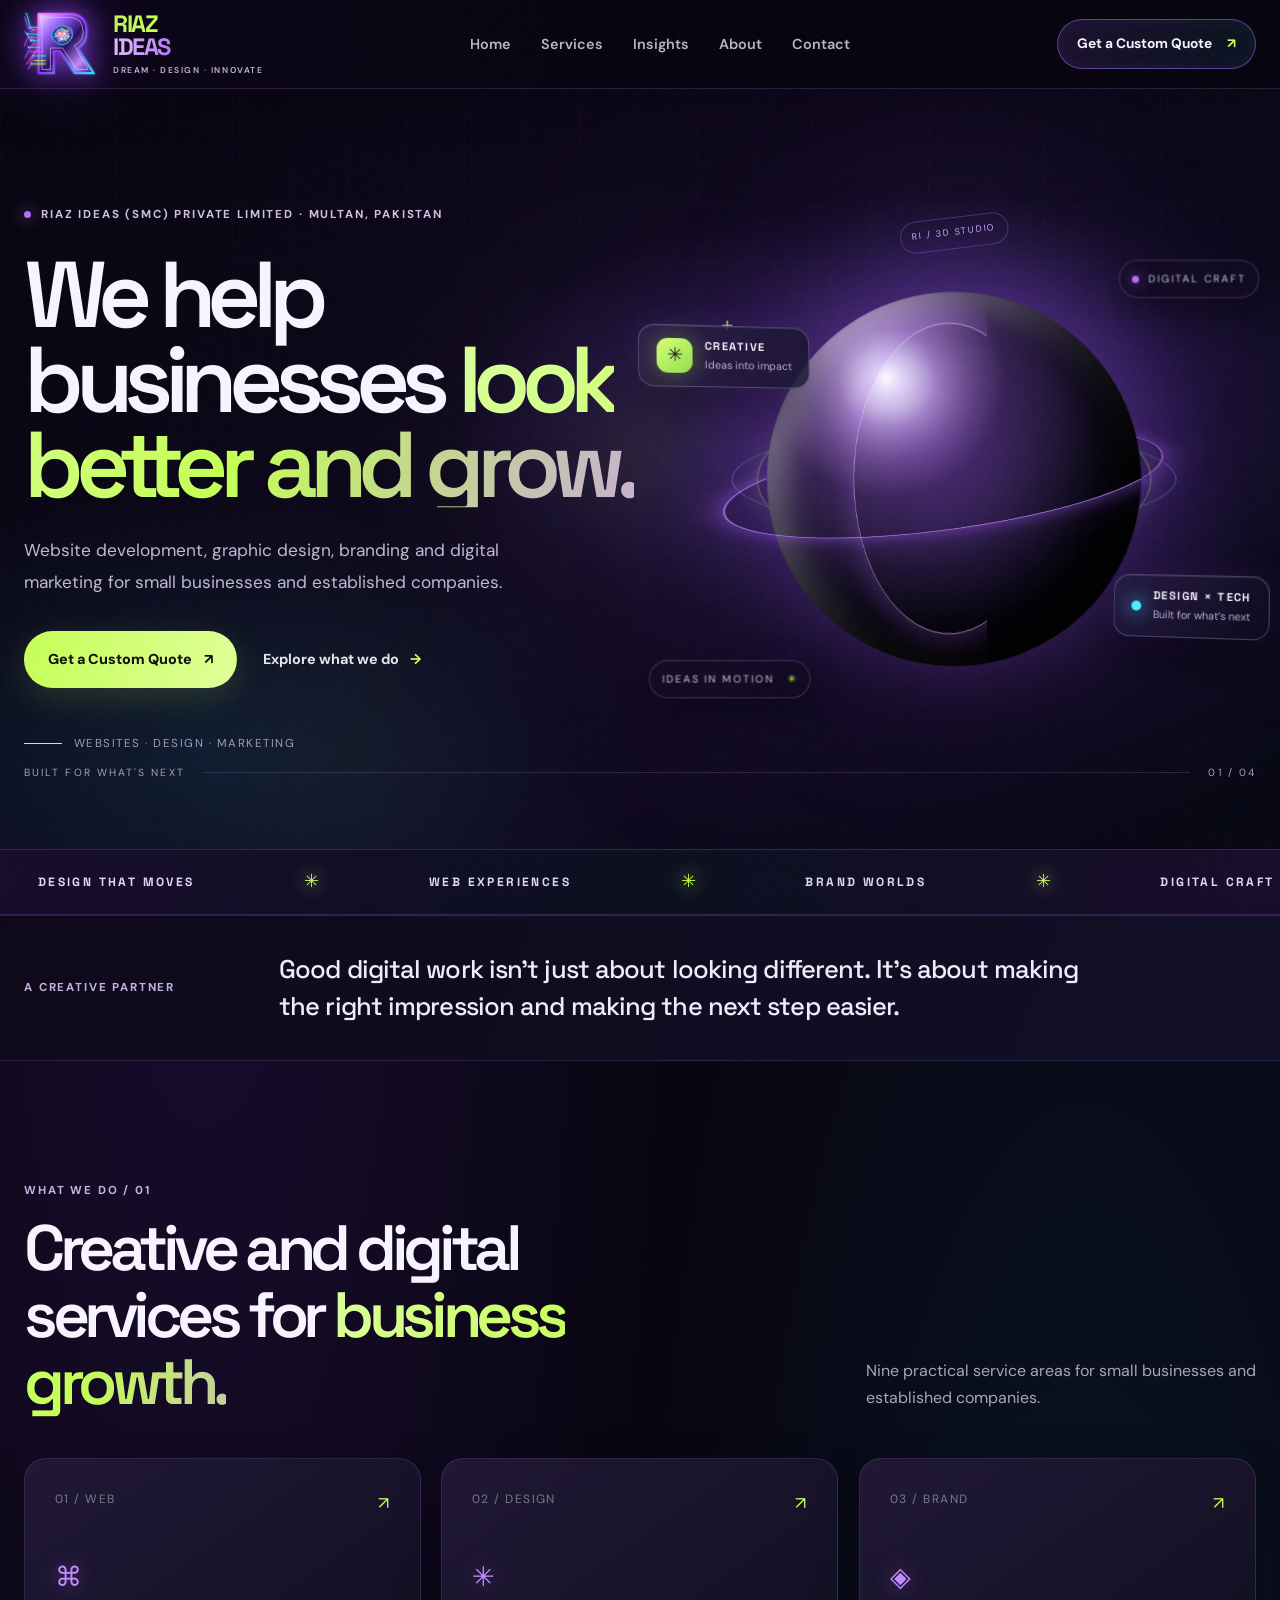
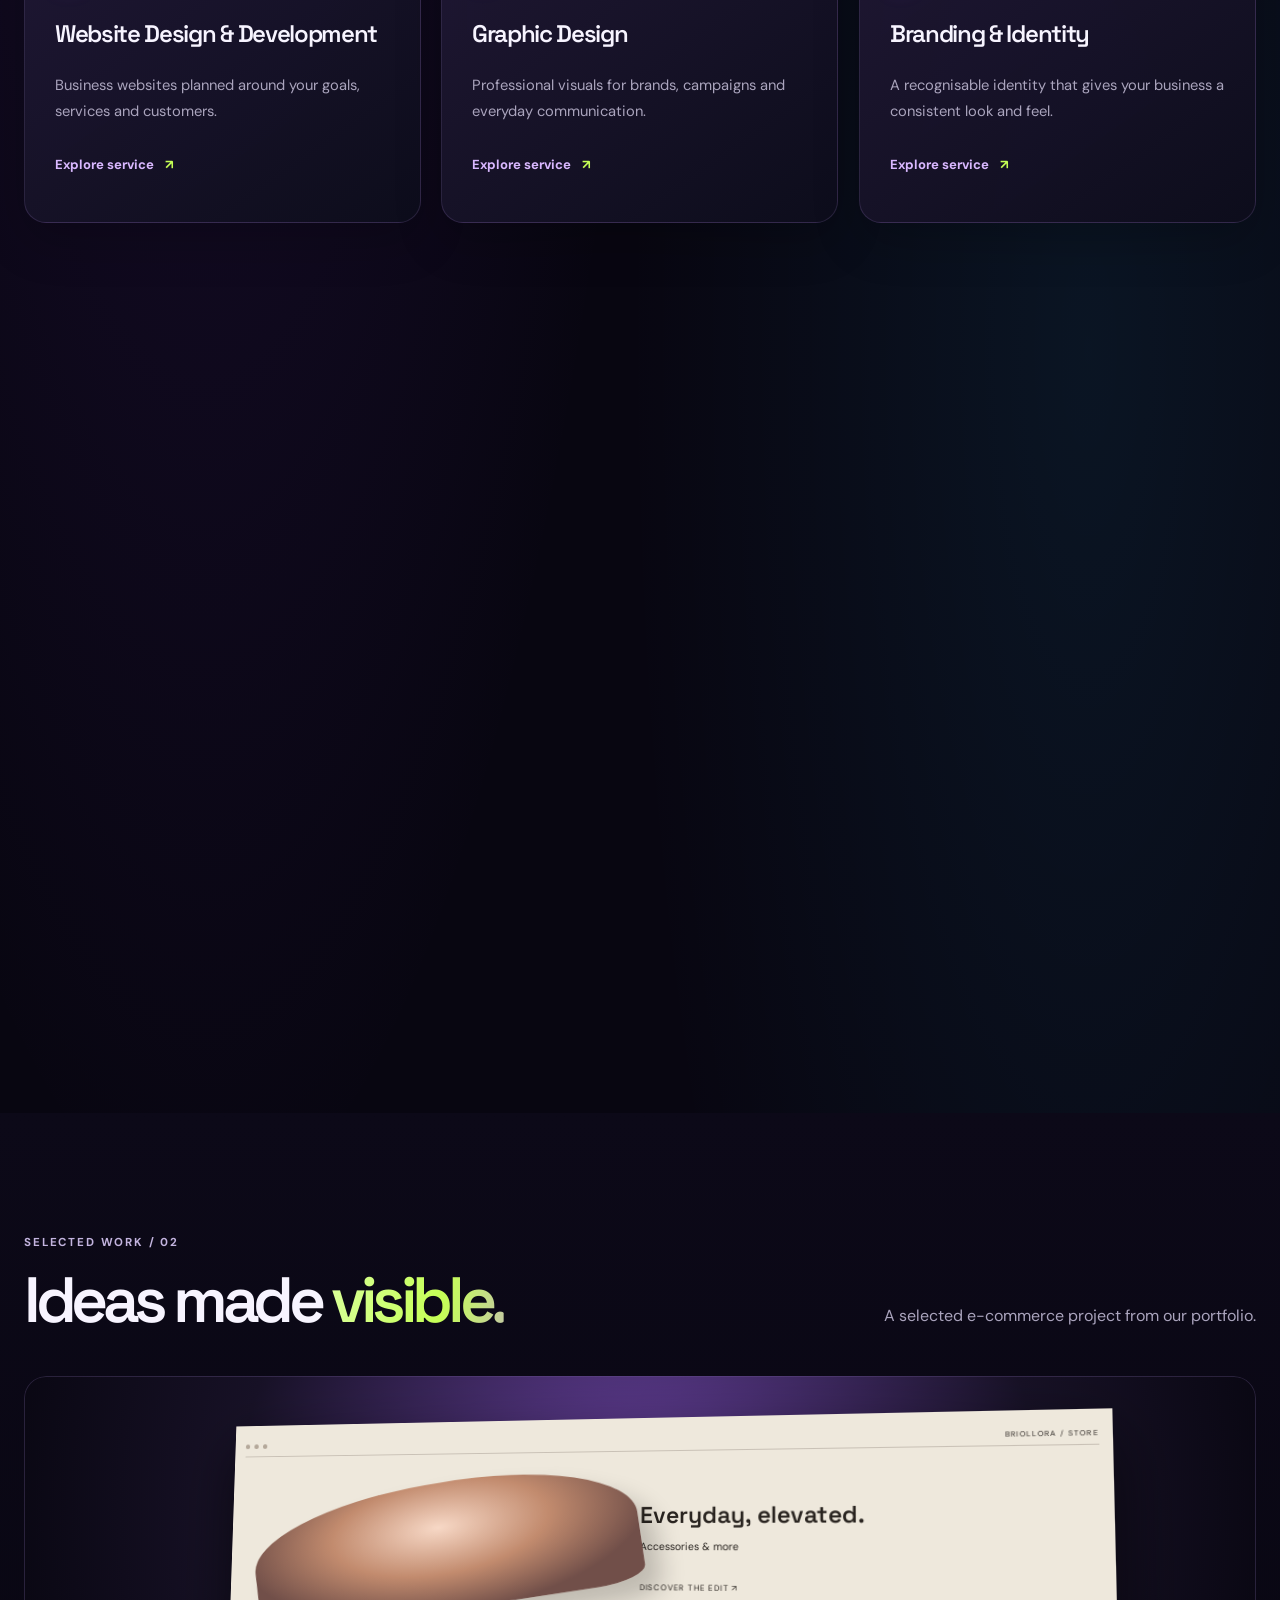
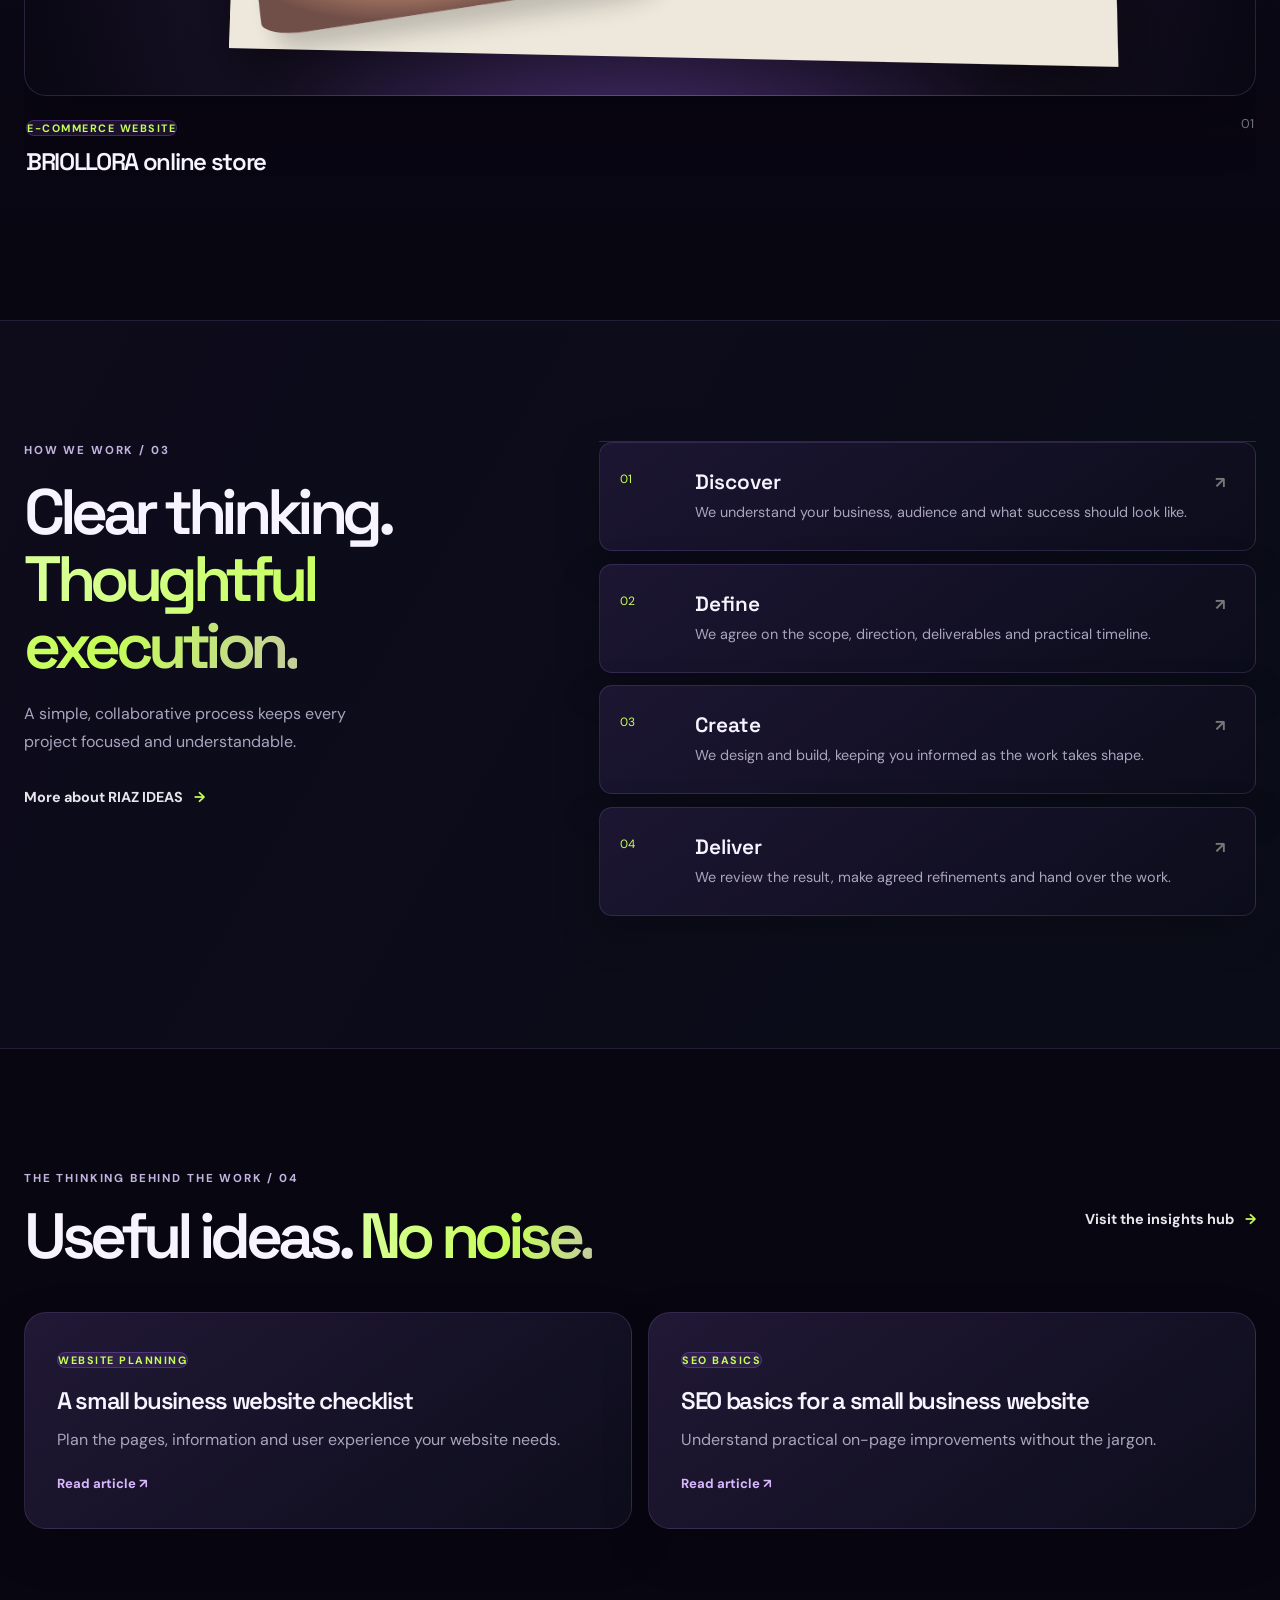
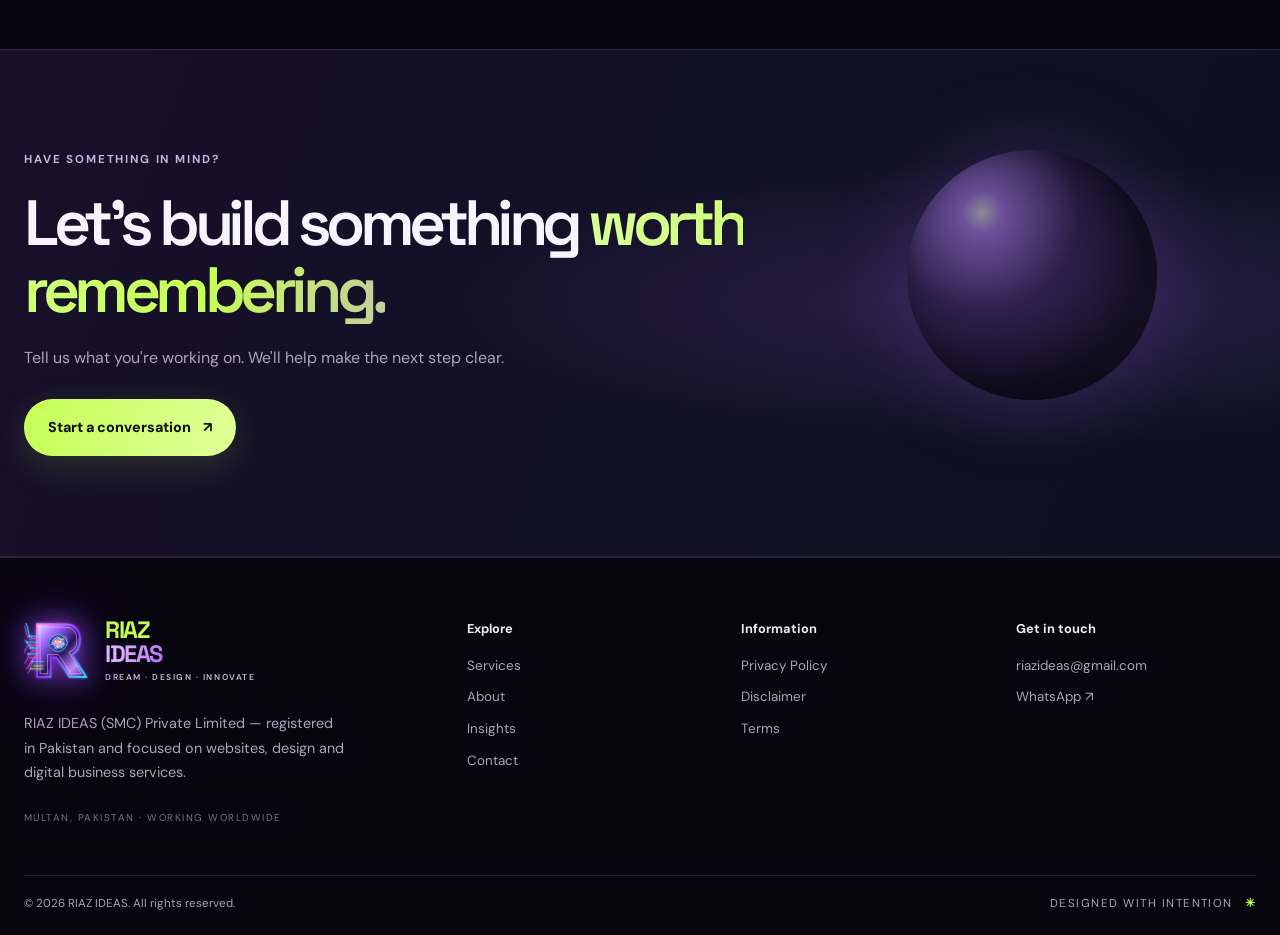
==== commit d4330d21: "Polish homepage SEO description and BRIOLLORA case study label" ====
--- a/index.html
+++ b/index.html
@@ -4,7 +4,7 @@
 <meta charset="utf-8">
 <meta name="viewport" content="width=device-width,initial-scale=1">
 <title>RIAZ IDEAS | Websites, Design & Business Growth</title>
-<meta name="description" content="RIAZ IDEAS offers marketing strategy, branding, corporate stationery, printing, digital marketing, sales training, events, advertising and business consultancy in Multan, Pakistan.">
+<meta name="description" content="RIAZ IDEAS (SMC) Private Limited provides website development, graphic design, branding, digital marketing and business support for companies in Pakistan.">
 <link rel="canonical" href="https://riazideas.netlify.app/">
 <meta property="og:type" content="website">
 <meta property="og:site_name" content="RIAZ IDEAS">
@@ -91,7 +91,7 @@
   <div class="wrap">
     <div class="section-head reveal"><div><div class="eyebrow">Selected work / 02</div><h2>Ideas made <span class="gradient-text">visible.</span></h2></div><p class="muted">A selected e-commerce project from our portfolio.</p></div>
     <div class="work-grid">
-      <article class="work-card work-large reveal"><div class="work-art art-ecommerce"><div class="art-window"><div class="art-window-top"><i></i><i></i><i></i><span>BRIOLLORA / STORE</span></div><div class="art-product"><div class="art-product-shape"></div><div class="art-product-copy"><b>Everyday, elevated.</b><small>Accessories & more</small><em>DISCOVER THE EDIT ↗</em></div></div></div></div><div class="work-meta"><div><span class="tag">E-commerce concept</span><h3>BRIOLLORA storefront</h3></div><span class="work-number">01</span></div></article>
+      <article class="work-card work-large reveal" style="grid-column:1/-1"><div class="work-art art-ecommerce"><div class="art-window"><div class="art-window-top"><i></i><i></i><i></i><span>BRIOLLORA / STORE</span></div><div class="art-product"><div class="art-product-shape"></div><div class="art-product-copy"><b>Everyday, elevated.</b><small>Accessories & more</small><em>DISCOVER THE EDIT ↗</em></div></div></div></div><div class="work-meta"><div><span class="tag">E-commerce website</span><h3>BRIOLLORA online store</h3></div><span class="work-number">01</span></div></article>
       
     </div>
   </div>
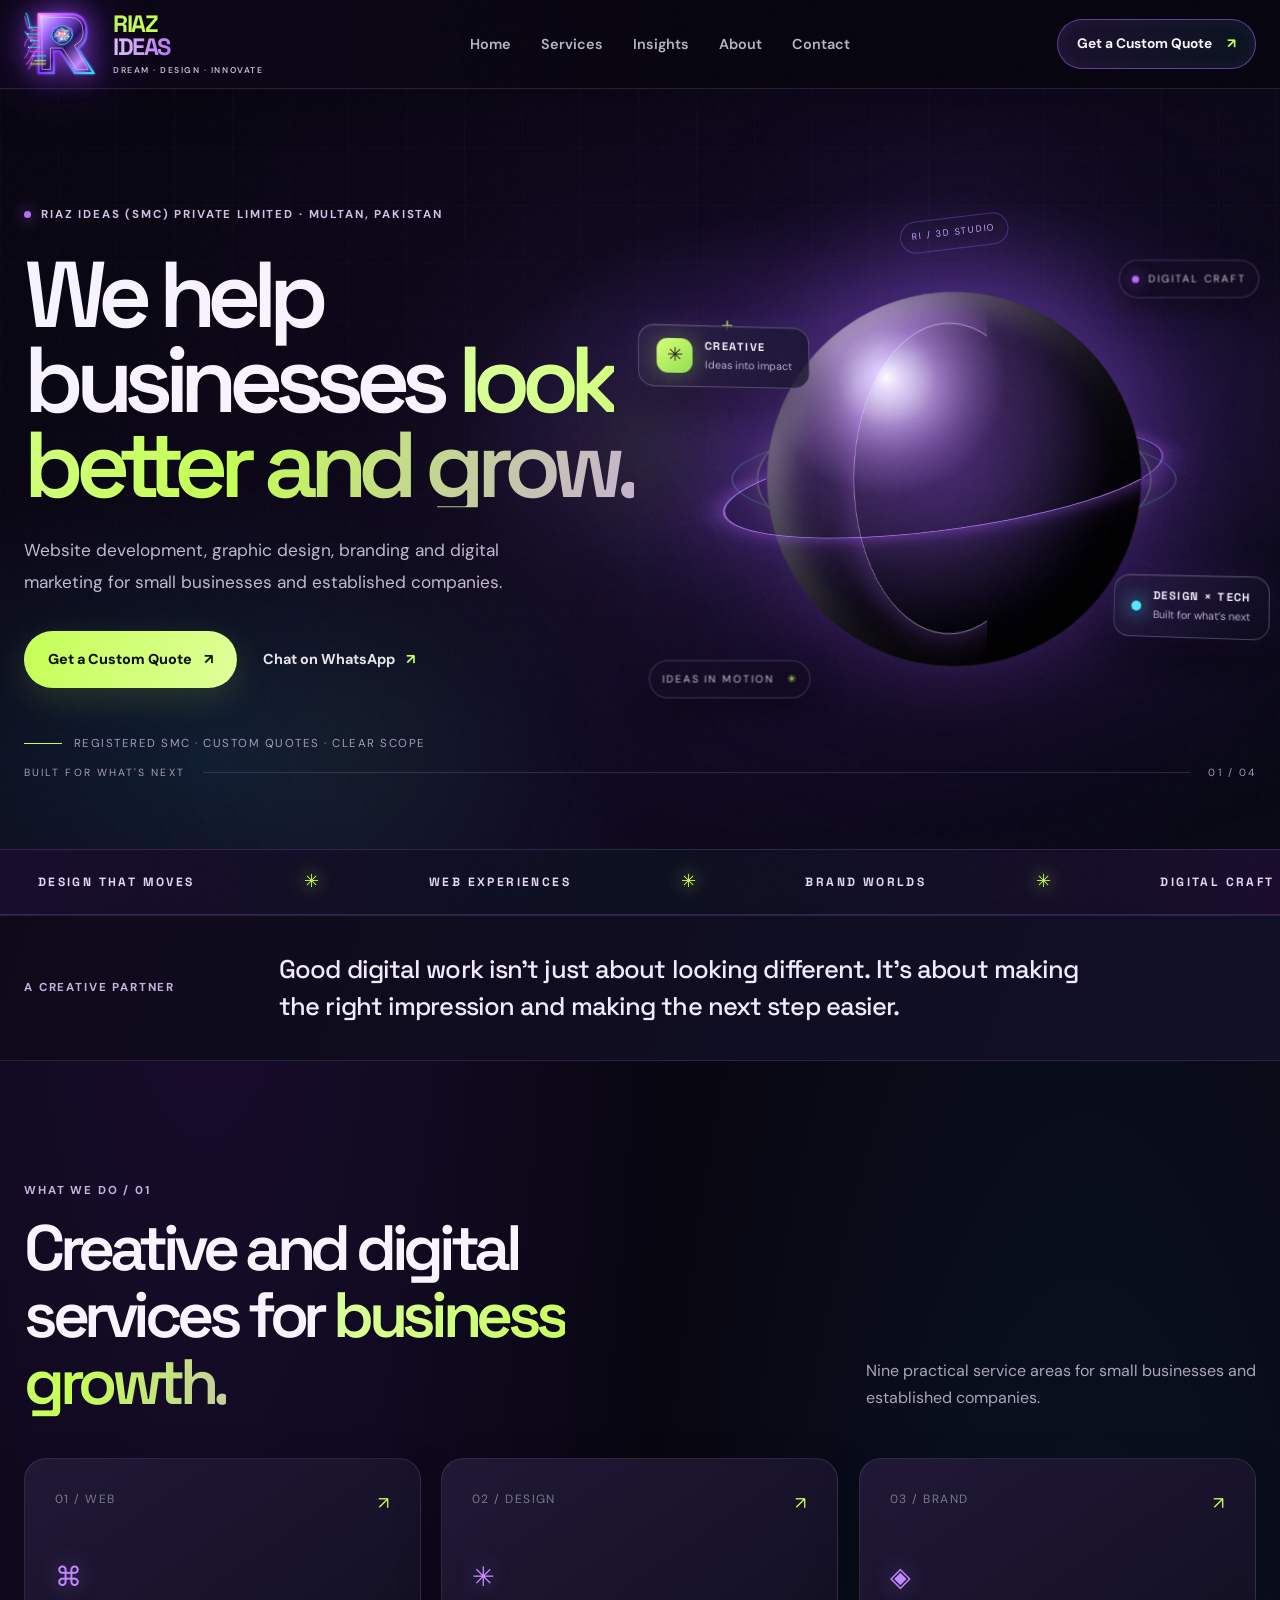
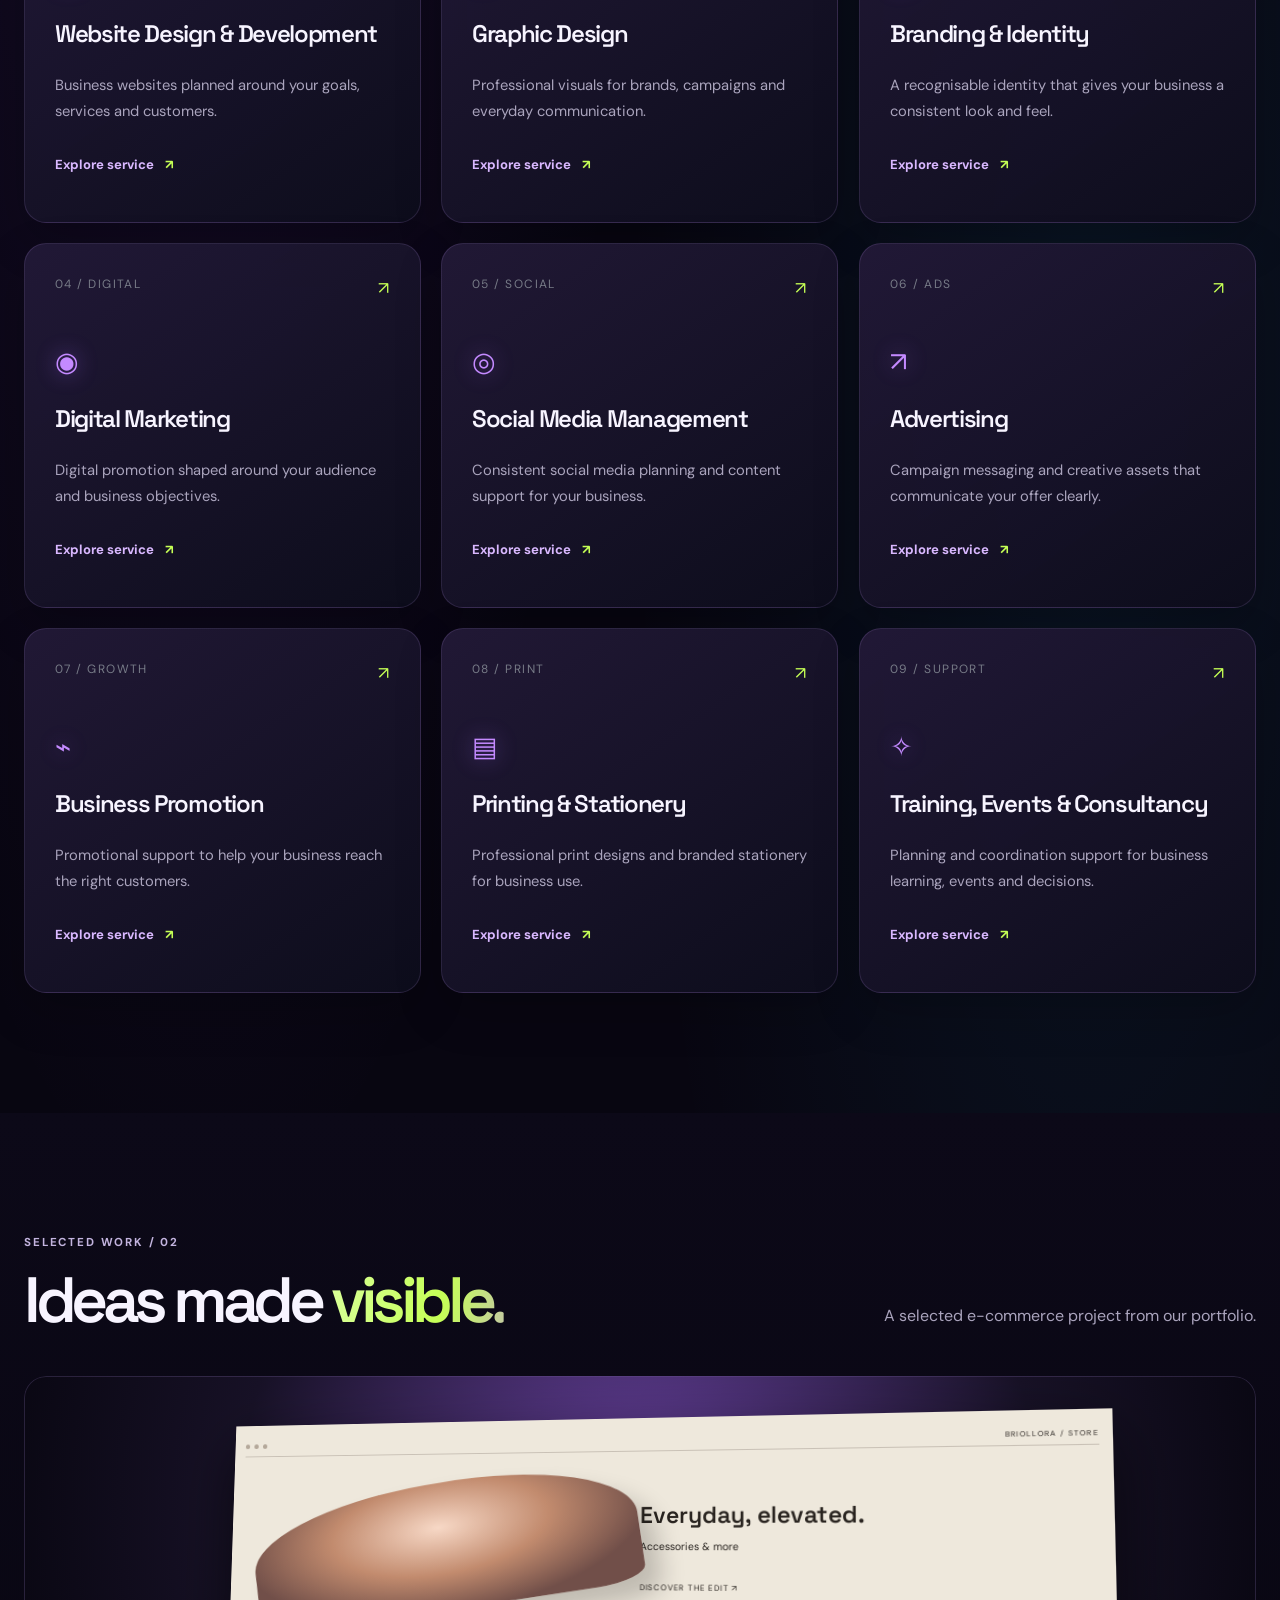
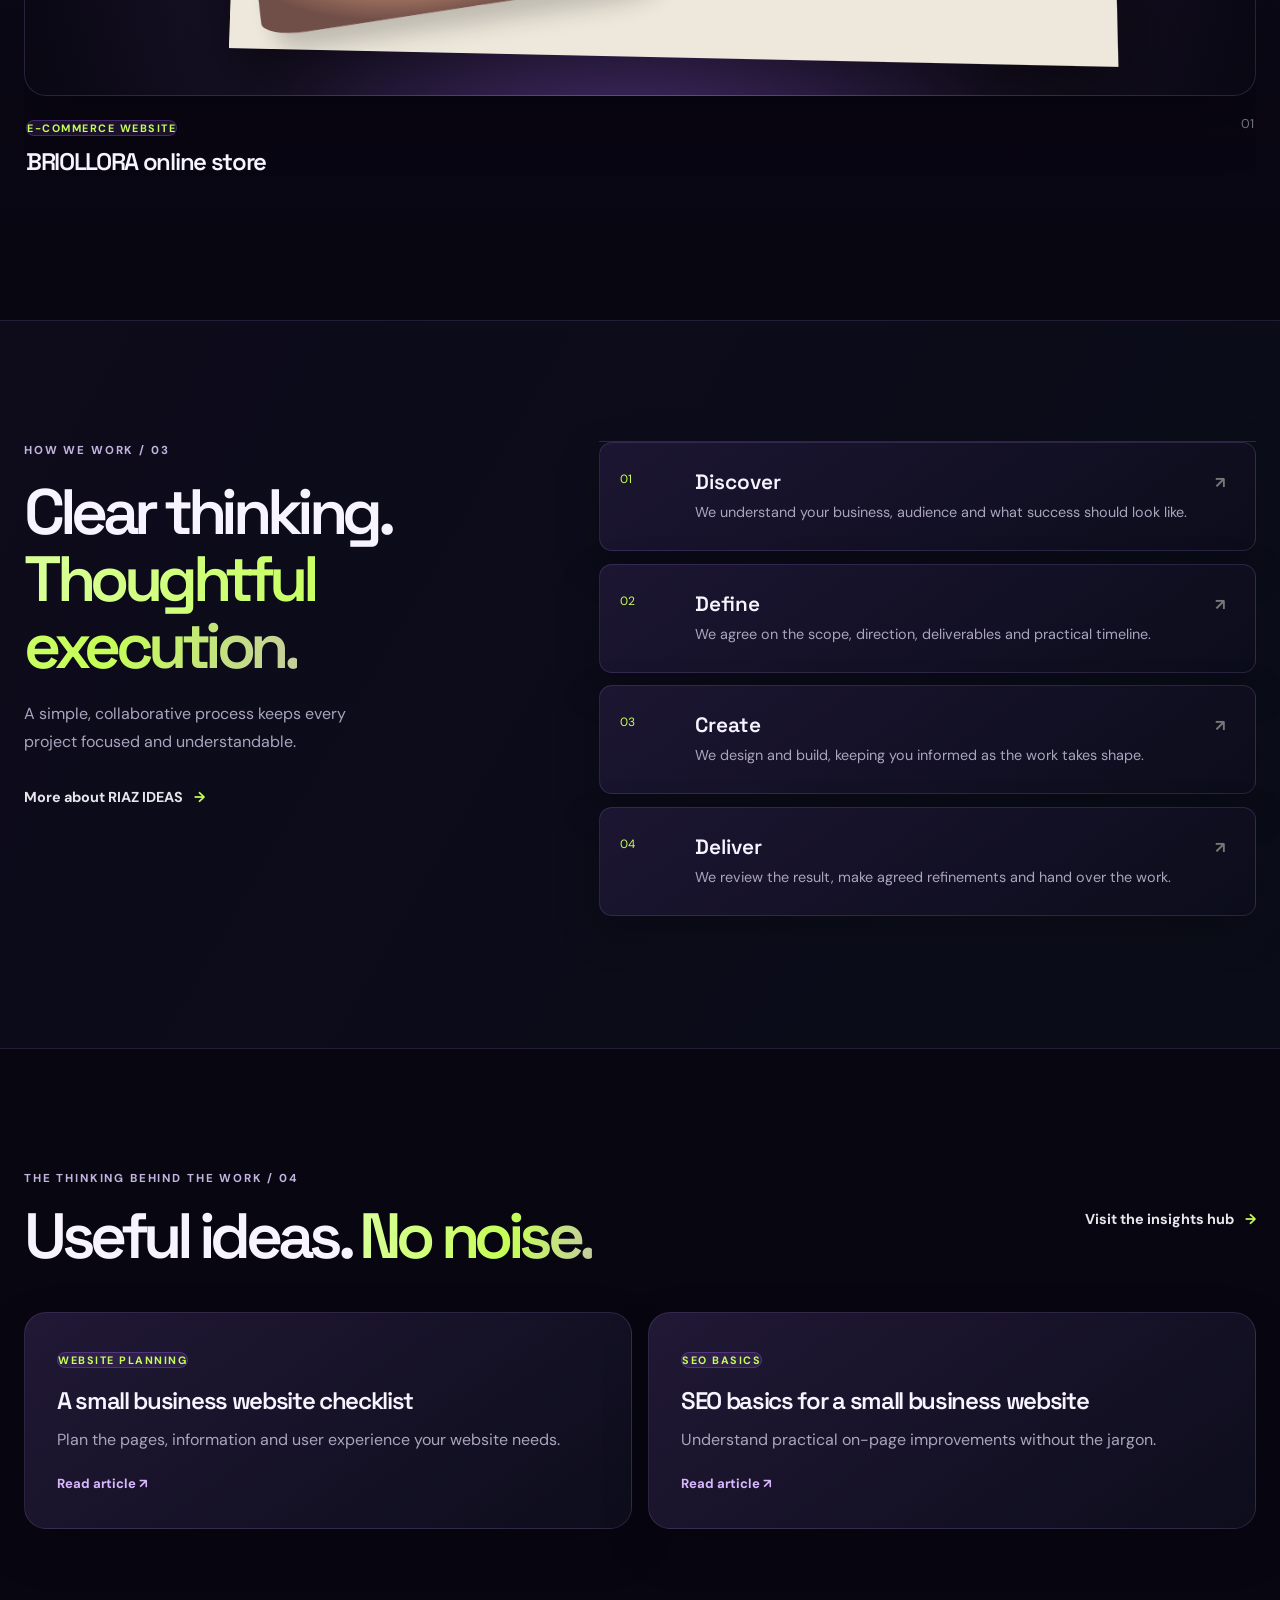
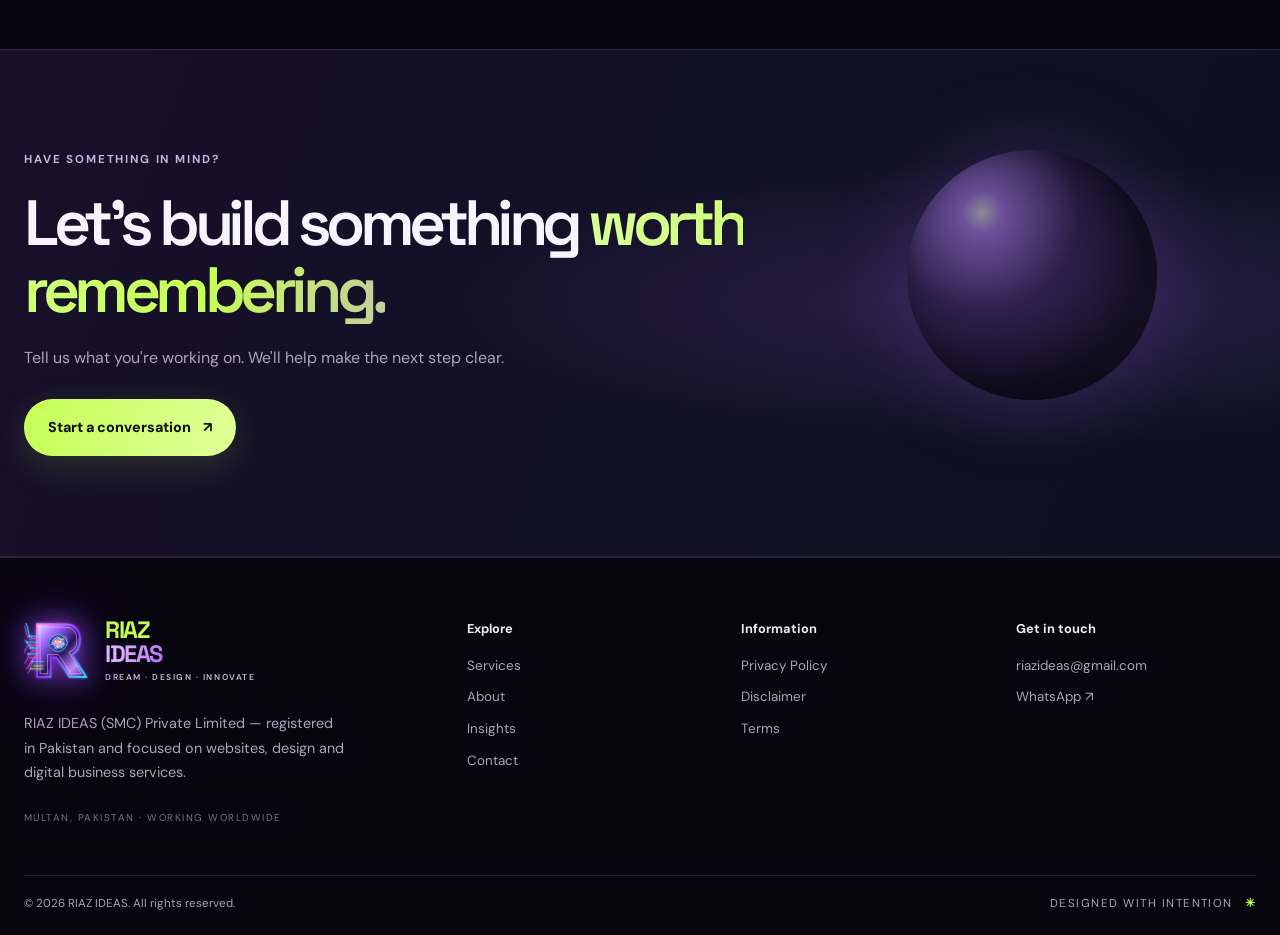
==== commit 9df1c4a2: "Add direct WhatsApp conversion path to homepage" ====
--- a/index.html
+++ b/index.html
@@ -51,8 +51,8 @@
       <div class="eyebrow"><span class="eyebrow-dot"></span> RIAZ IDEAS (SMC) PRIVATE LIMITED · MULTAN, PAKISTAN</div>
       <h1>We help businesses <span class="gradient-text">look better and grow.</span></h1>
       <p>Website development, graphic design, branding and digital marketing for small businesses and established companies.</p>
-      <div class="actions"><a class="btn" href="/contact.html">Get a Custom Quote <span>↗</span></a><a class="text-link" href="/services.html">Explore what we do <span>→</span></a></div>
-      <div class="hero-proof"><span class="proof-line"></span><span>Websites · Design · Marketing</span></div>
+      <div class="actions"><a class="btn" href="/contact.html">Get a Custom Quote <span>↗</span></a><a class="text-link" href="https://wa.me/923039149235" target="_blank" rel="noopener noreferrer">Chat on WhatsApp <span>↗</span></a></div>
+      <div class="hero-proof"><span class="proof-line"></span><span>Registered SMC · Custom Quotes · Clear Scope</span></div>
     </div>
     <div class="hero-visual" aria-label="Abstract three-dimensional metallic orb artwork">
       <div class="visual-grid"></div><div class="orbit orbit-a"></div><div class="orbit orbit-b"></div><div class="orbit orbit-c"></div>
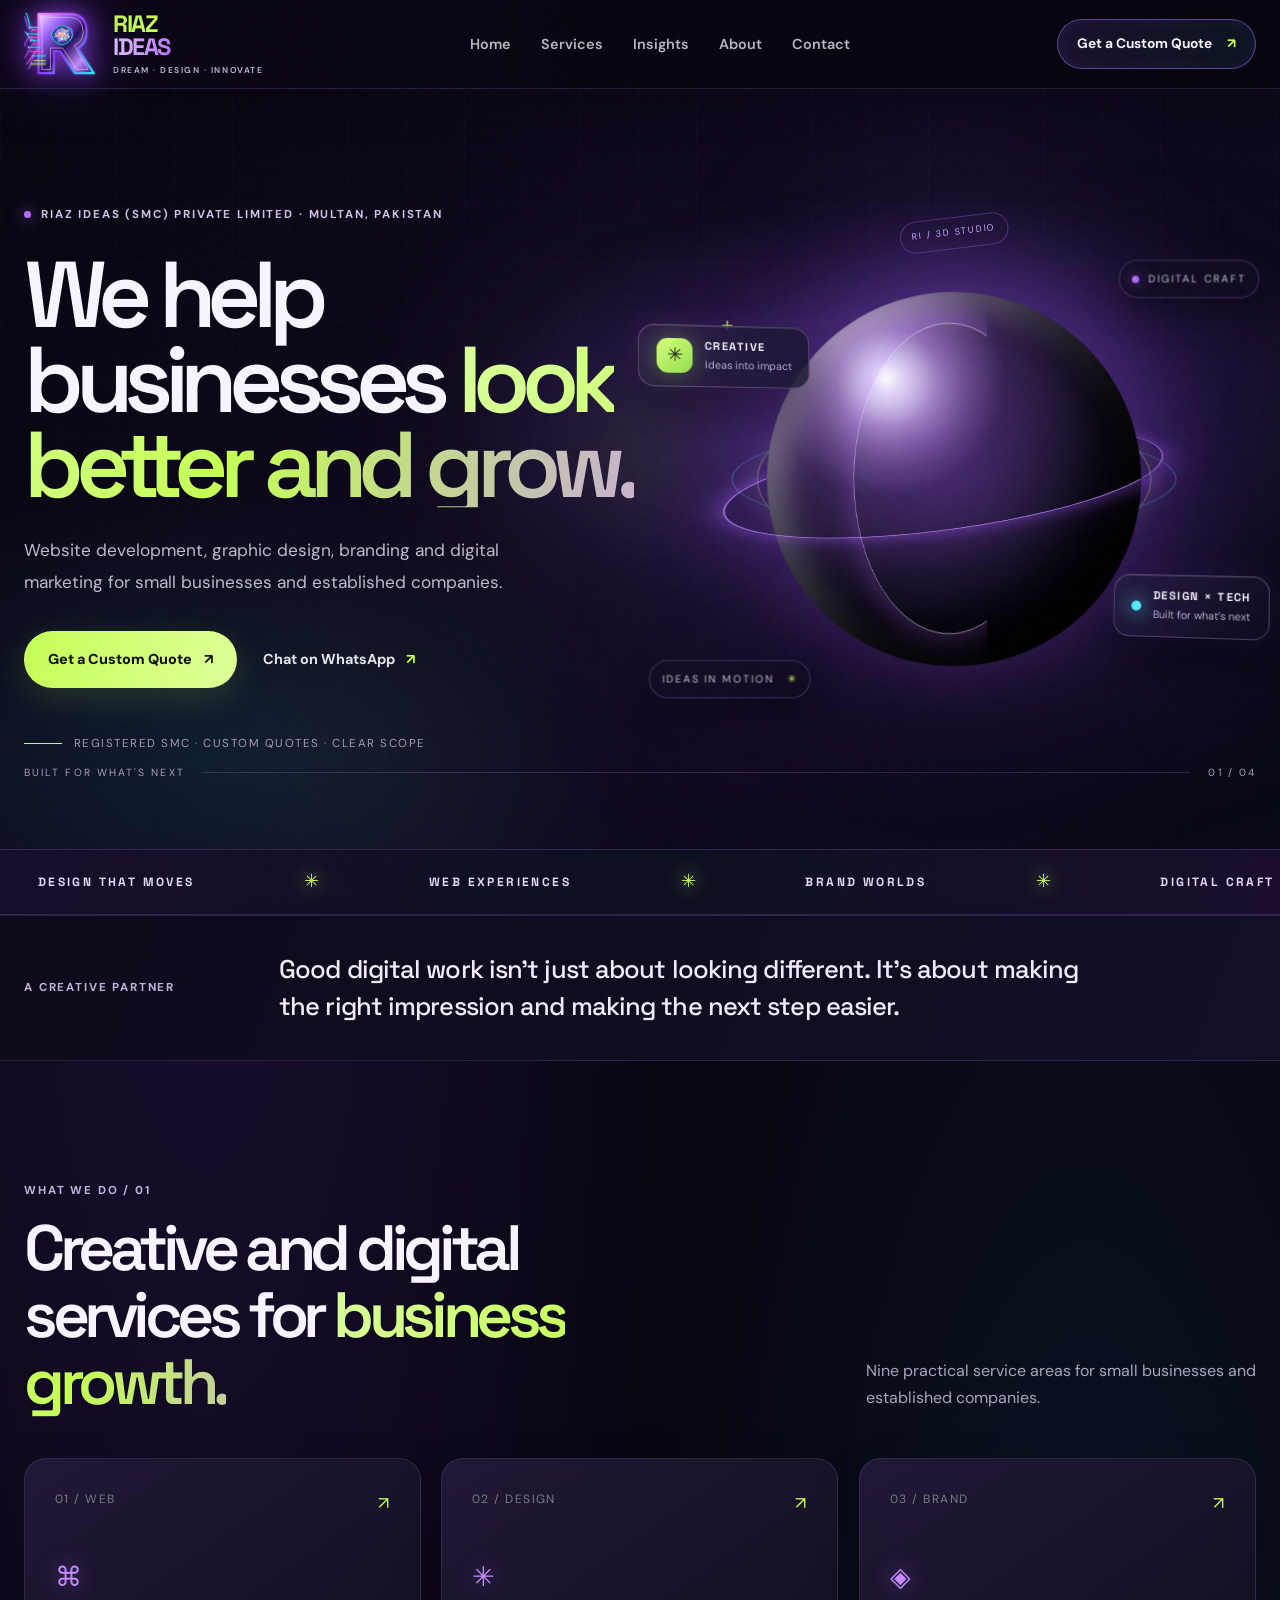
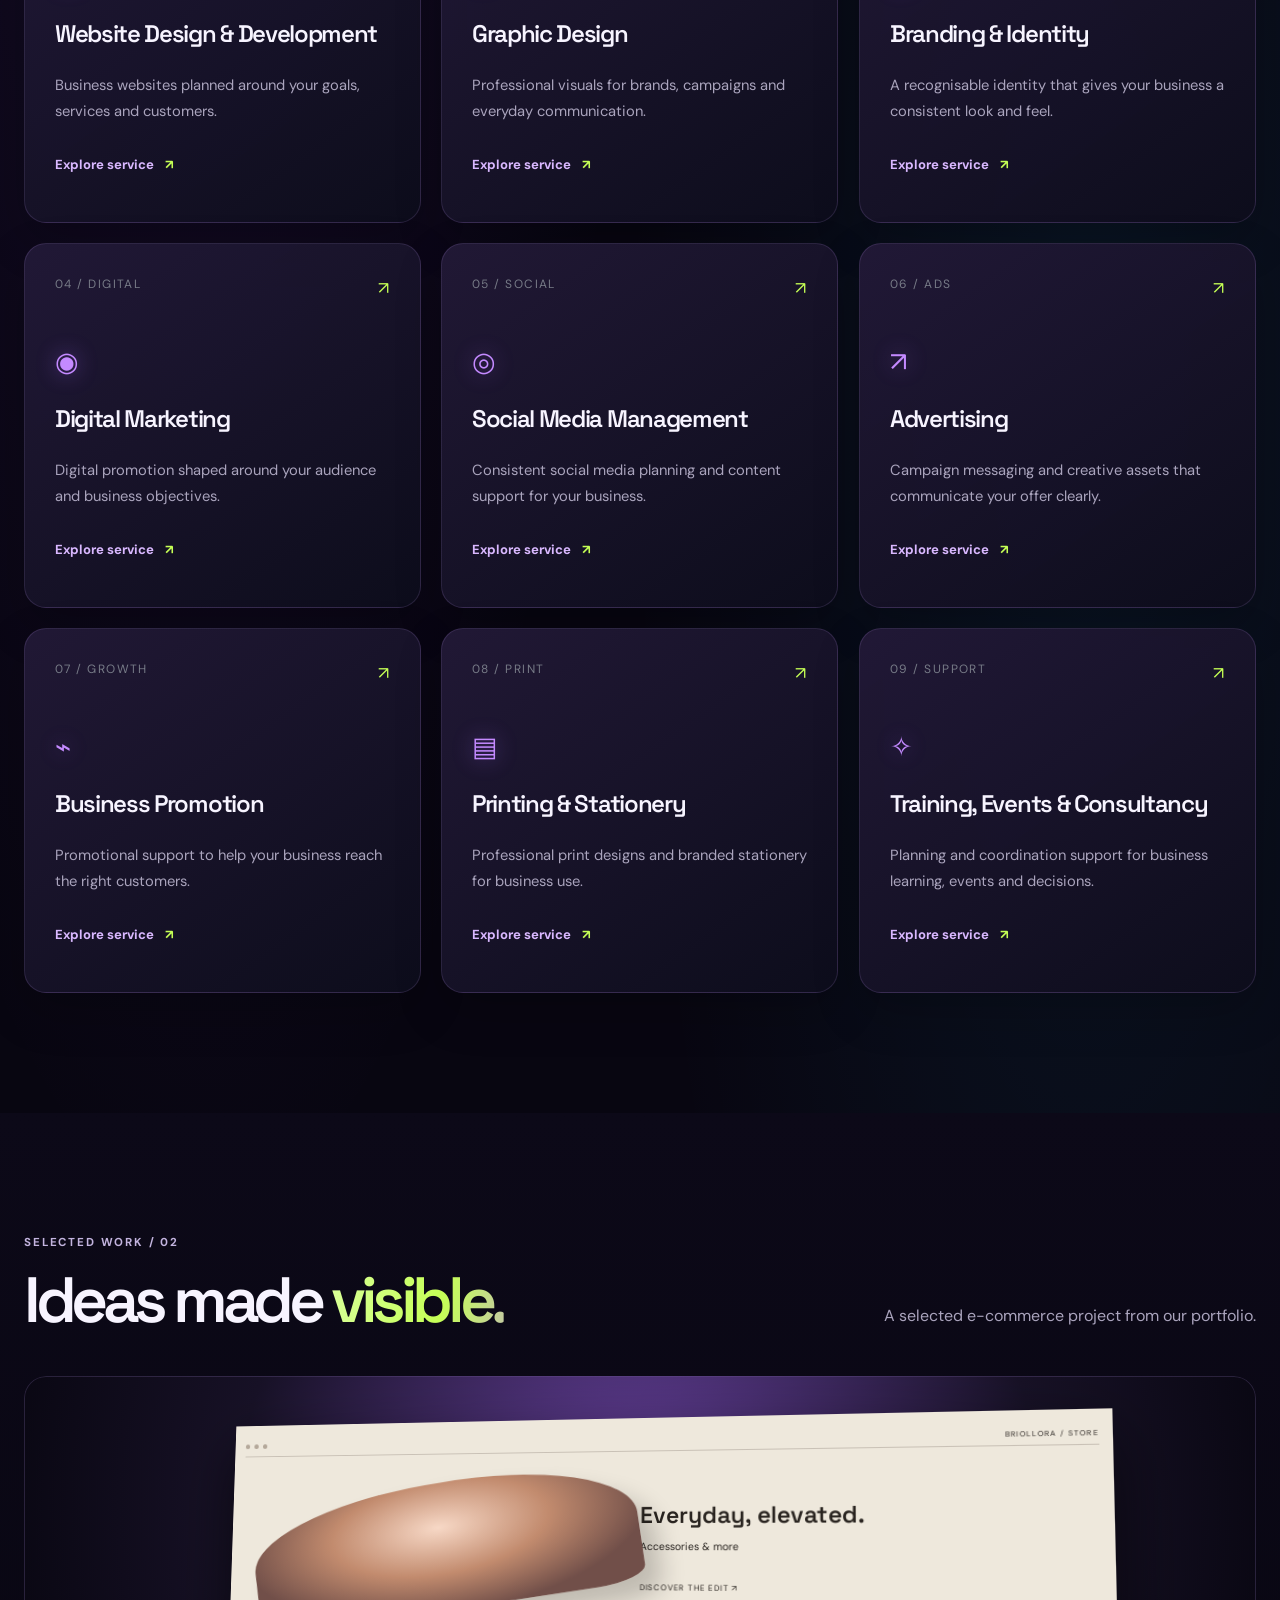
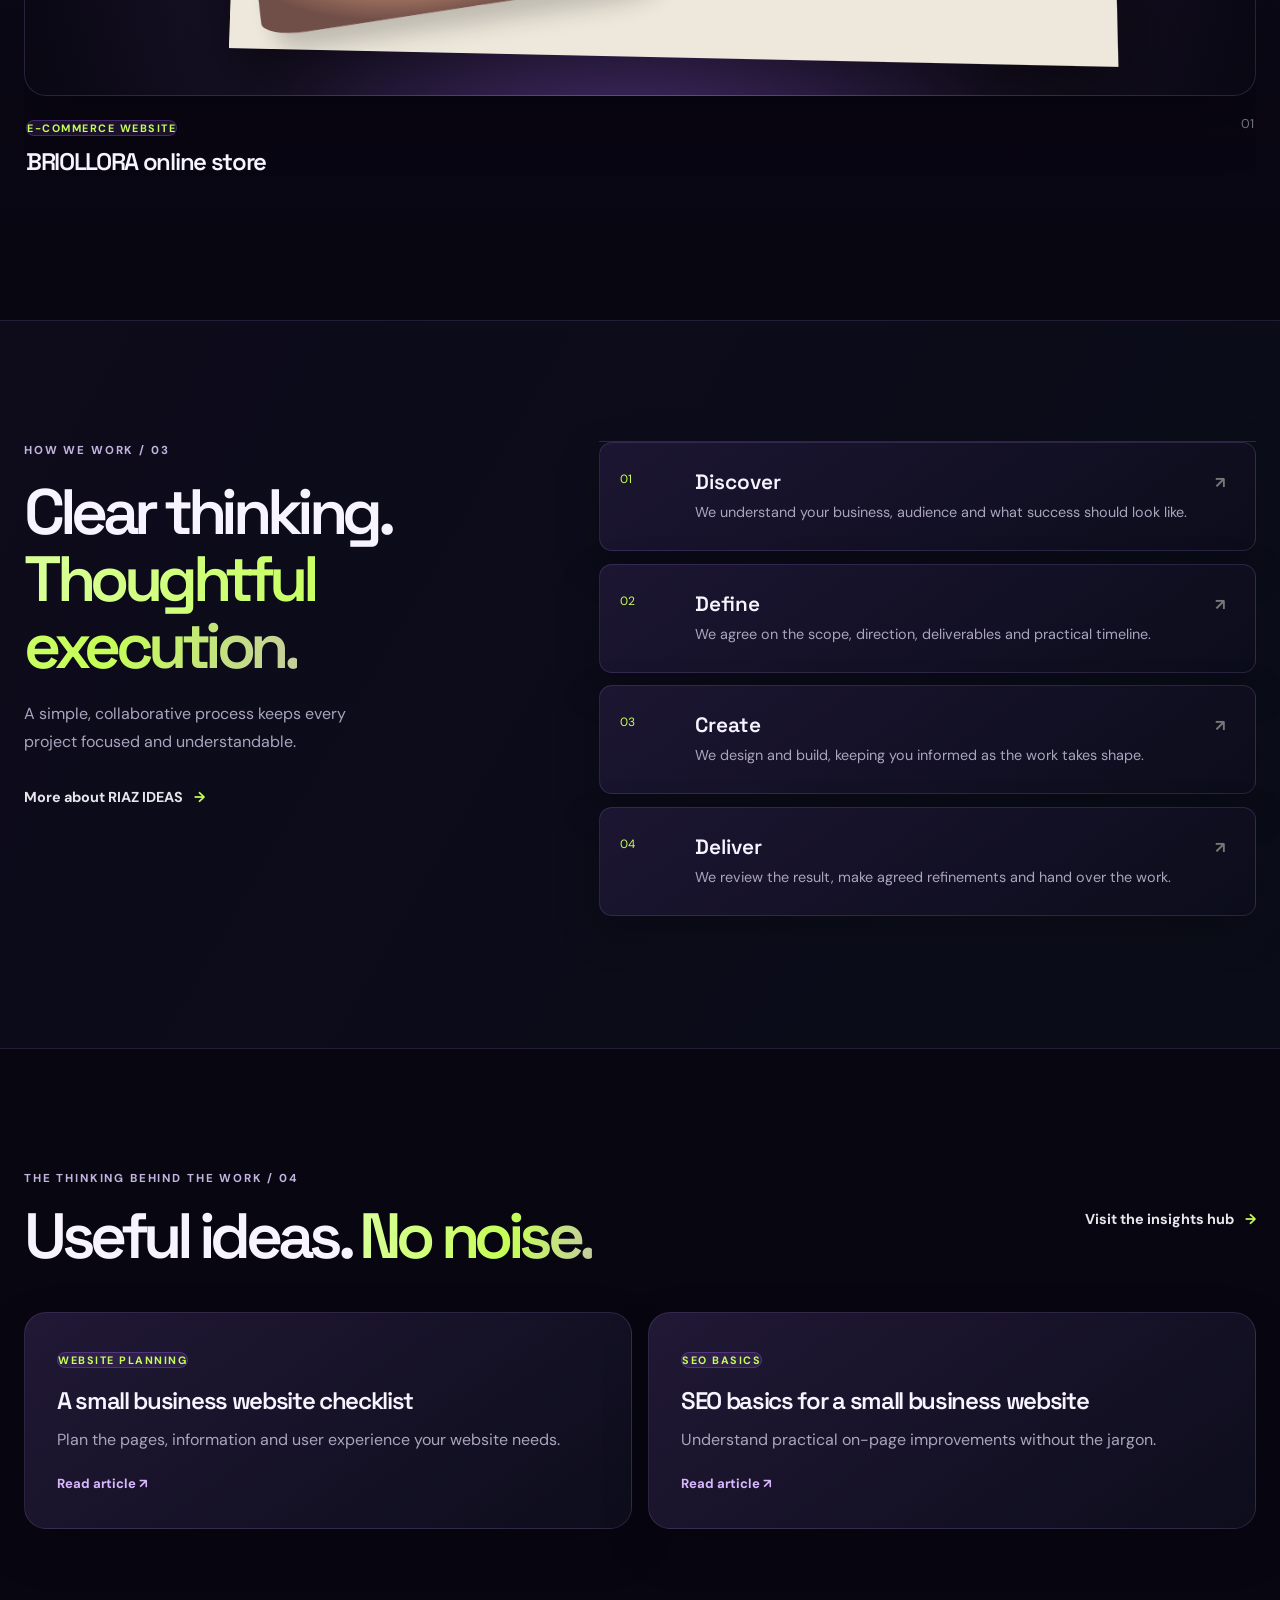
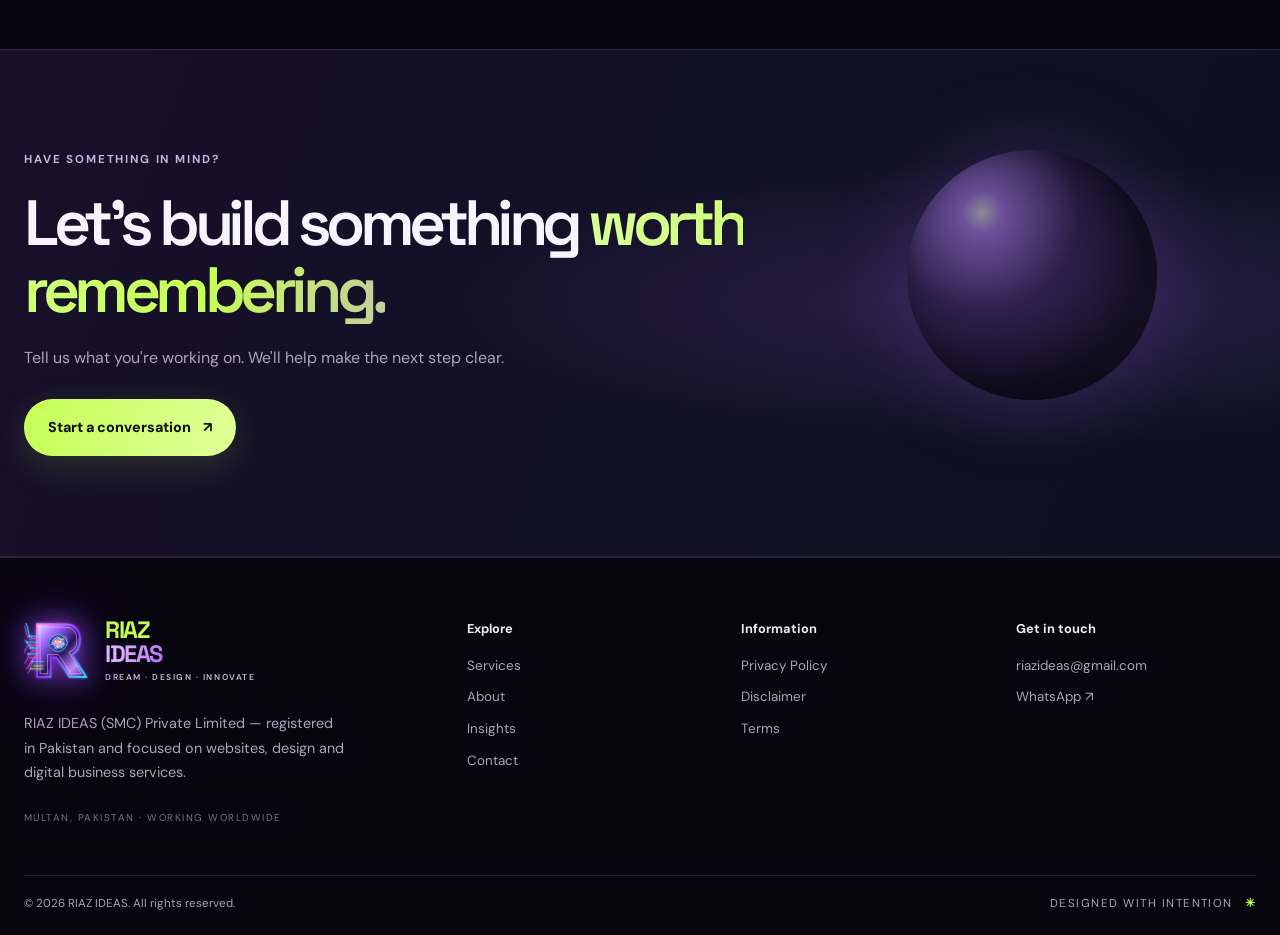
==== commit c7507e6b: "Align page metadata with confirmed RIAZ IDEAS services" ====
--- a/index.html
+++ b/index.html
@@ -17,7 +17,7 @@
 <meta property="og:image:alt" content="RIAZ IDEAS — Digital experiences, web design, brand identity and digital content.">
 <meta name="twitter:card" content="summary_large_image">
 <meta name="twitter:title" content="RIAZ IDEAS | Digital Experiences, Design & Development">
-<meta name="twitter:description" content="We turn bold ideas into digital experiences. Web design, brand identity and digital content by RIAZ IDEAS.">
+<meta name="twitter:description" content="Website development, graphic design, branding, digital marketing and business support for small businesses and established companies.">
 <meta name="twitter:image" content="https://riazideas.netlify.app/assets/riaz-ideas-social-preview.jpg">
 <meta name="theme-color" content="#08090d">
 <meta name="google-adsense-account" content="ca-pub-1918547933458772">
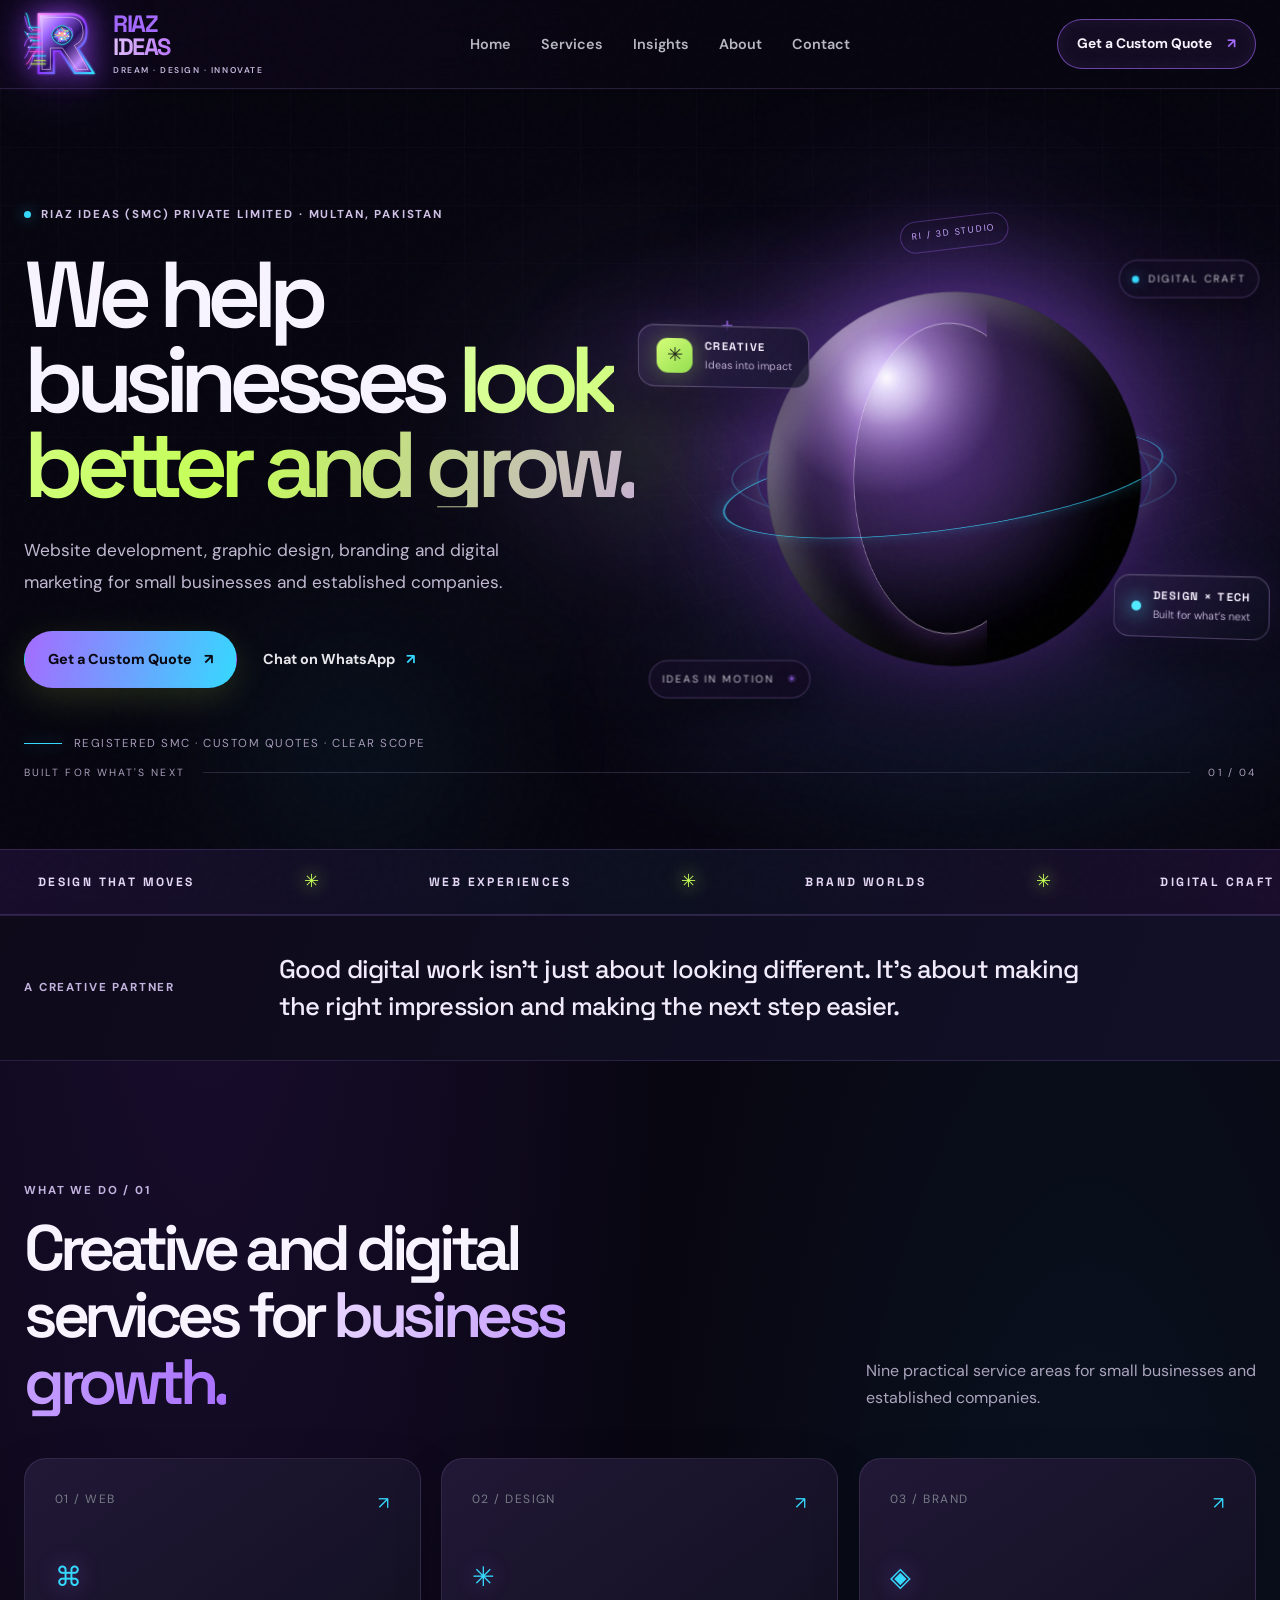
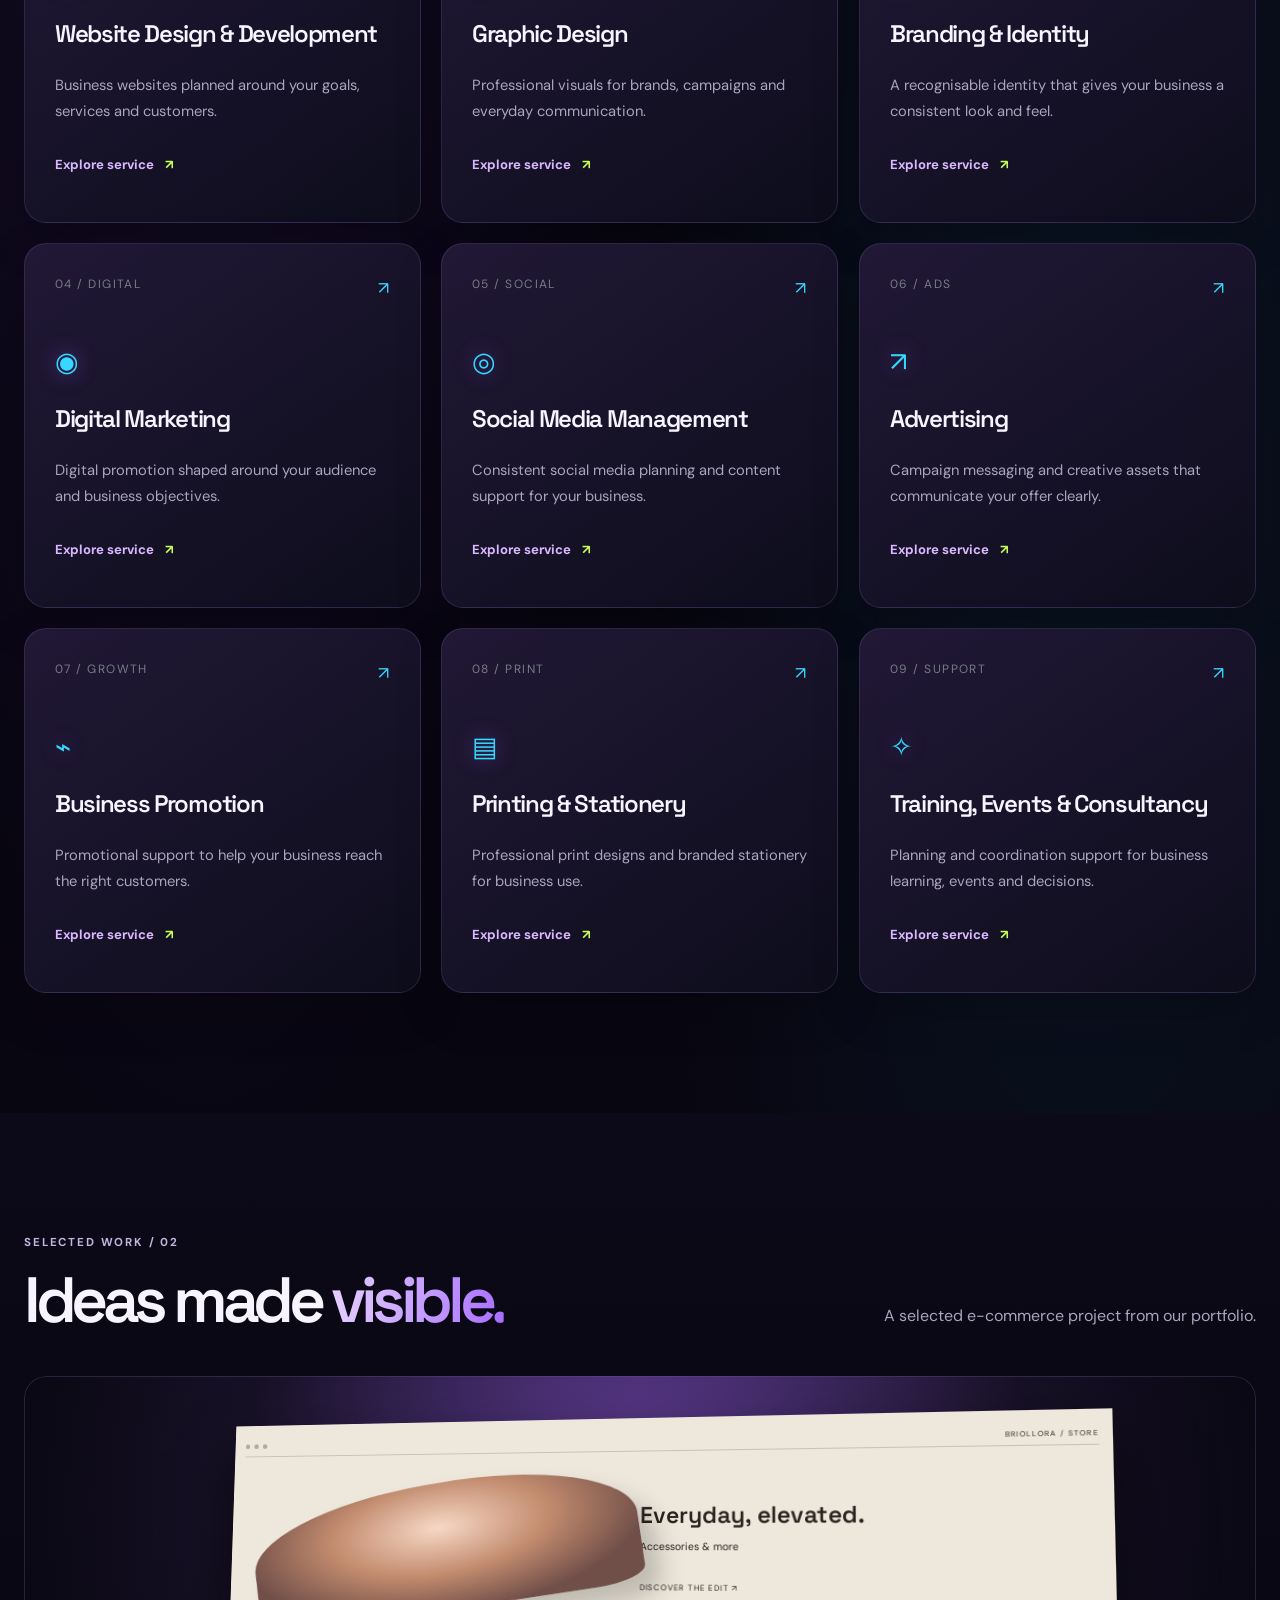
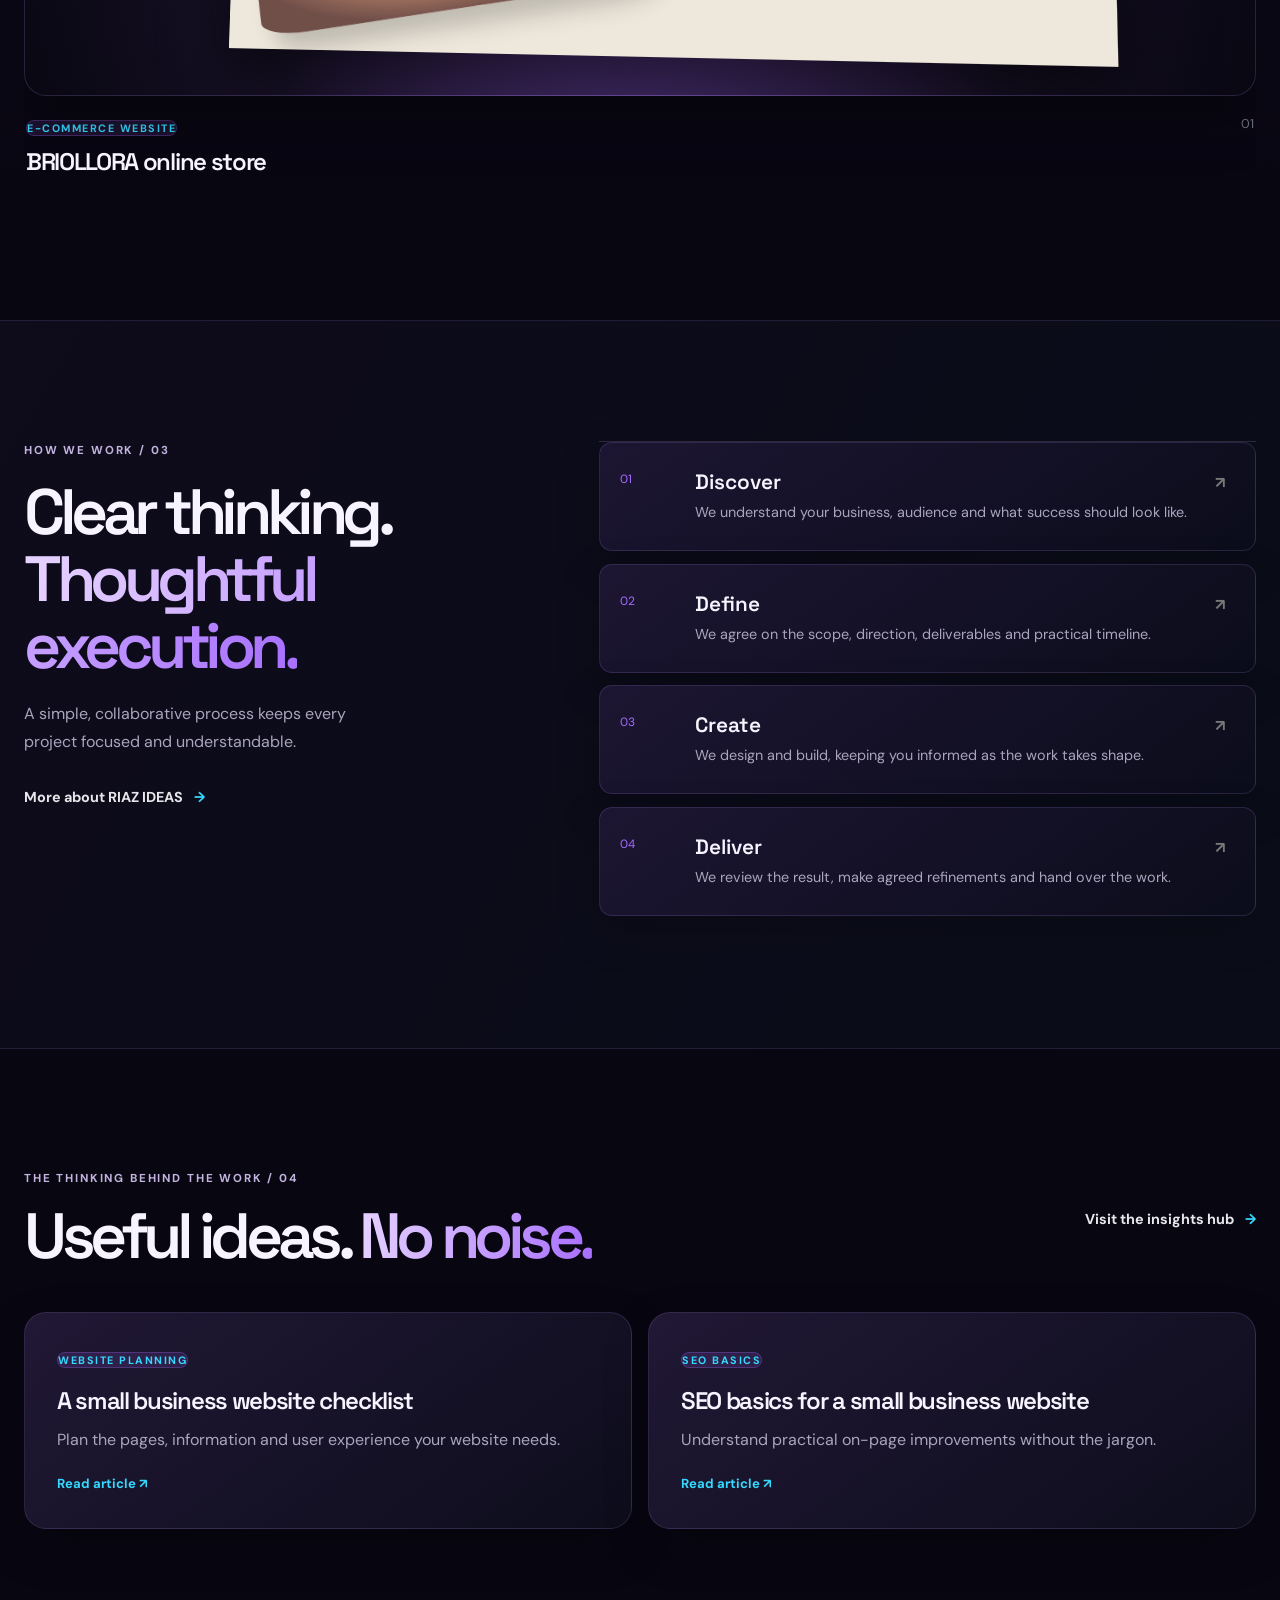
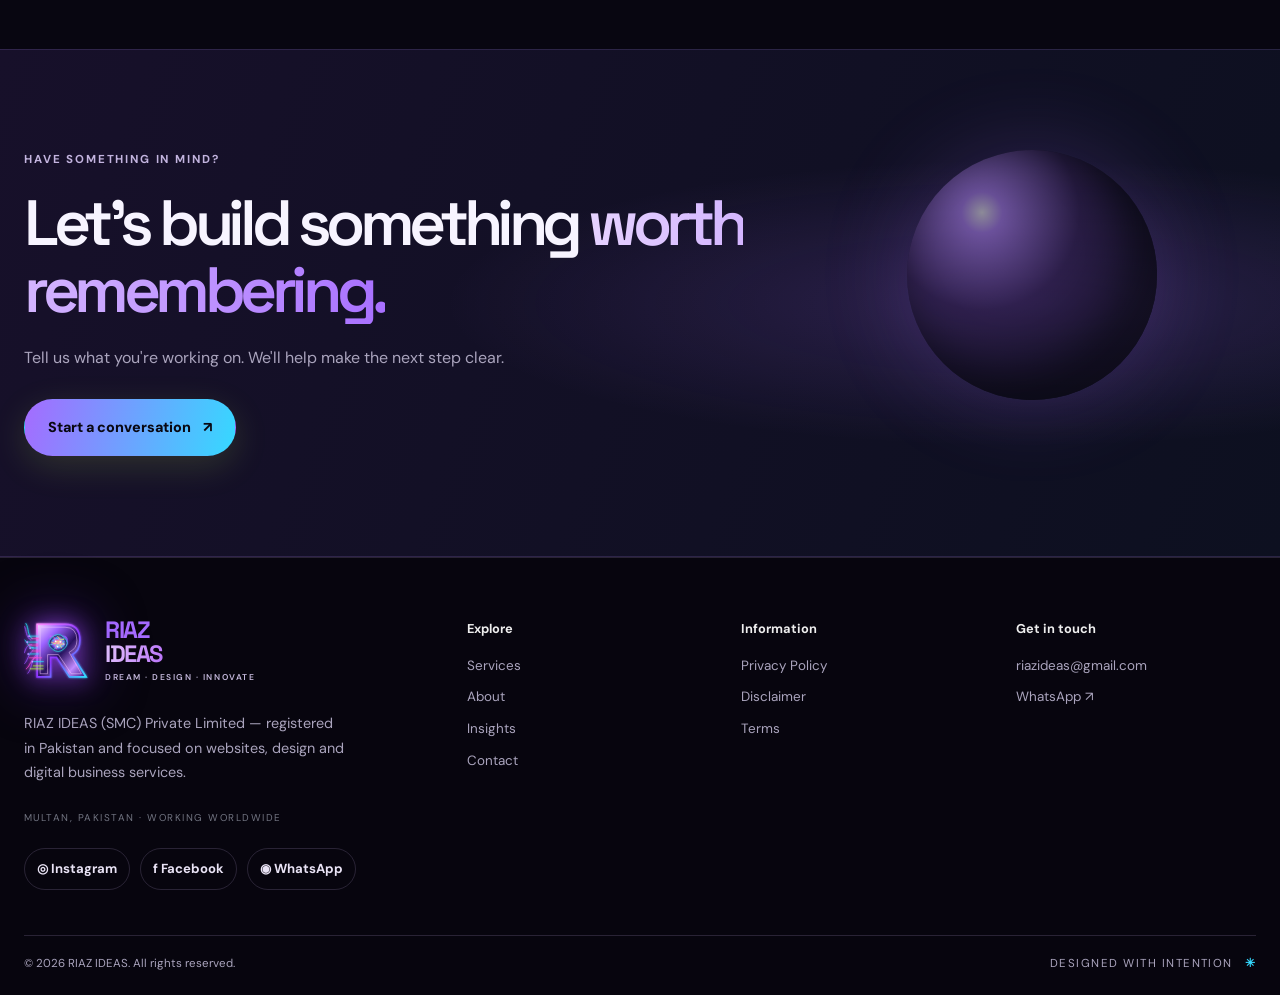
==== commit b5210452: "Add social profiles and WhatsApp to site footer" ====
--- a/index.html
+++ b/index.html
@@ -103,5 +103,5 @@
 <section class="section insights-section"><div class="wrap"><div class="section-head reveal"><div><div class="eyebrow">The thinking behind the work / 04</div><h2>Useful ideas. <span class="gradient-text">No noise.</span></h2></div><a class="text-link" href="/blog/index.html">Visit the insights hub <span>→</span></a></div><div class="article-list"><article class="insight-card reveal"><span class="tag">Website planning</span><h3><a href="/blog/small-business-website-checklist.html">A small business website checklist</a></h3><p>Plan the pages, information and user experience your website needs.</p><a class="read-link" href="/blog/small-business-website-checklist.html">Read article ↗</a></article><article class="insight-card reveal"><span class="tag">SEO basics</span><h3><a href="/blog/seo-basics-for-small-business.html">SEO basics for a small business website</a></h3><p>Understand practical on-page improvements without the jargon.</p><a class="read-link" href="/blog/seo-basics-for-small-business.html">Read article ↗</a></article></div></div></section>
 <section class="cta-section"><div class="wrap cta-inner reveal"><div class="eyebrow">Have something in mind?</div><h2>Let's build something <span class="gradient-text">worth remembering.</span></h2><p>Tell us what you're working on. We'll help make the next step clear.</p><a class="btn" href="/contact.html">Start a conversation <span>↗</span></a><div class="cta-orb" aria-hidden="true"></div></div></section>
 </main>
-<footer class="site-footer"><div class="wrap footer-main"><div class="footer-brand"><a class="logo logo-lockup footer-logo" href="/index.html"><img src="/assets/riaz-ideas-neural-logo.svg" alt="" width="54" height="54"><span class="logo-wordmark">RIAZ<span>IDEAS</span><small>DREAM · DESIGN · INNOVATE</small></span></a><p>RIAZ IDEAS (SMC) Private Limited — registered in Pakistan and focused on websites, design and digital business services.</p><span class="footer-location">MULTAN, PAKISTAN · WORKING WORLDWIDE</span></div><div><strong>Explore</strong><div class="footer-links"><a href="/services.html">Services</a><a href="/about.html">About</a><a href="/blog/index.html">Insights</a><a href="/contact.html">Contact</a></div></div><div><strong>Information</strong><div class="footer-links"><a href="/privacy-policy.html">Privacy Policy</a><a href="/disclaimer.html">Disclaimer</a><a href="/terms.html">Terms</a></div></div><div><strong>Get in touch</strong><div class="footer-links"><a href="mailto:riazideas@gmail.com">riazideas@gmail.com</a><a href="https://wa.me/923039149235" target="_blank" rel="noopener">WhatsApp ↗</a></div></div></div><div class="wrap footer-bottom"><span>© 2026 RIAZ IDEAS. All rights reserved.</span><span>DESIGNED WITH INTENTION <b>✳</b></span></div></footer>
+<footer class="site-footer"><div class="wrap footer-main"><div class="footer-brand"><a class="logo logo-lockup footer-logo" href="/index.html"><img src="/assets/riaz-ideas-neural-logo.svg" alt="" width="54" height="54"><span class="logo-wordmark">RIAZ<span>IDEAS</span><small>DREAM · DESIGN · INNOVATE</small></span></a><p>RIAZ IDEAS (SMC) Private Limited — registered in Pakistan and focused on websites, design and digital business services.</p><span class="footer-location">MULTAN, PAKISTAN · WORKING WORLDWIDE</span></div><div><strong>Explore</strong><div class="footer-links"><a href="/services.html">Services</a><a href="/about.html">About</a><a href="/blog/index.html">Insights</a><a href="/contact.html">Contact</a></div></div><div><strong>Information</strong><div class="footer-links"><a href="/privacy-policy.html">Privacy Policy</a><a href="/disclaimer.html">Disclaimer</a><a href="/terms.html">Terms</a></div></div><div><strong>Get in touch</strong><div class="footer-links"><a href="mailto:riazideas@gmail.com">riazideas@gmail.com</a><a href="https://wa.me/923039149235" target="_blank" rel="noopener">WhatsApp ↗</a></div></div></div><div class="wrap social-links" aria-label="Social media"><a href="https://www.instagram.com/riaz_ideas/" target="_blank" rel="noopener noreferrer" aria-label="Instagram">◎ Instagram</a><a href="https://www.facebook.com/riazideas" target="_blank" rel="noopener noreferrer" aria-label="Facebook">f Facebook</a><a href="https://wa.me/923039149235" target="_blank" rel="noopener noreferrer" aria-label="WhatsApp">◉ WhatsApp</a></div><div class="wrap footer-bottom"><span>© 2026 RIAZ IDEAS. All rights reserved.</span><span>DESIGNED WITH INTENTION <b>✳</b></span></div></footer>
 </body></html>
--- a/assets/style.css
+++ b/assets/style.css
@@ -181,7 +181,7 @@
 :root{
  --bg:#070610;--bg2:#0c0a18;--panel:#111020;--panel2:#19152b;
  --text:#f7f4ff;--muted:#aaa4bd;--line:rgba(205,177,255,.14);
- --accent:#c4ff4d;--accent2:#a56bff;--max:1240px;
+ --accent:#a56bff;--accent2:#35d9ff;--max:1240px;
 }
 body{
  background:
@@ -464,3 +464,28 @@
   .nav nav a { display: flex; align-items: center; min-height: 44px; }
 }
 #inquiry iframe { display: block; width: 100%; max-width: 100%; border: 0; }
+
+
+/* Customer-first polish: consistent purple/cyan identity, restrained motion */
+:root{--accent:#a56bff;--accent2:#35d9ff}
+.gradient-text{background-image:linear-gradient(100deg,#e7d4ff 0%,#a56bff 48%,#35d9ff 100%)}
+.eyebrow-dot,.label-dot,.proof-line{background:#35d9ff;box-shadow:0 0 14px #35d9ff88}
+.btn{background:linear-gradient(105deg,#a56bff,#35d9ff);border-color:transparent;color:#090812}
+.btn span{color:#090812}
+.nav-cta{border-color:#a56bff99;background:rgba(165,107,255,.08)}
+.service-card:hover,.insight-card:hover,.blog-card:hover{border-color:#35d9ff88}
+.service-icon,.service-symbol,.read-link,.tag,.text-link span,.footer-bottom b{color:#35d9ff}
+.hero-3d{background:radial-gradient(ellipse at 76% 44%,rgba(165,107,255,.18),transparent 38%),radial-gradient(ellipse at 78% 78%,rgba(53,217,255,.08),transparent 28%),#070610}
+.orb:after{border-color:#35d9ff99;box-shadow:0 0 24px #35d9ff30}
+.orbit-a{border-color:#35d9ff66}
+.orbit-b{border-color:#a56bff88}
+.hero-glow.glow-one{background:#a56bff28}
+.hero-glow.glow-two{background:#35d9ff18}
+.has-3d-interaction:hover{transform:none;box-shadow:none}
+.service-card>* ,.work-card>* ,.blog-card>* ,.feature-panel>* ,.process-step>* ,.insight-card>*{transform:none}
+.social-links{display:flex;flex-wrap:wrap;gap:10px;margin-top:18px}
+.social-links a{display:inline-flex;align-items:center;gap:8px;min-height:42px;padding:8px 12px;border:1px solid var(--line);border-radius:999px;color:#e9e3f5;font-size:.82rem;font-weight:700;transition:border-color .2s,background .2s}
+.social-links a:hover{border-color:#35d9ff;background:rgba(53,217,255,.08);color:#fff}
+.social-links svg{width:17px;height:17px;display:block}
+@media(max-width:700px){.hero-visual{height:300px}.social-links a{min-height:44px}.logo-lockup>img{width:56px;height:56px}}
+@media(prefers-reduced-motion:reduce){.reveal{opacity:1;transform:none}}
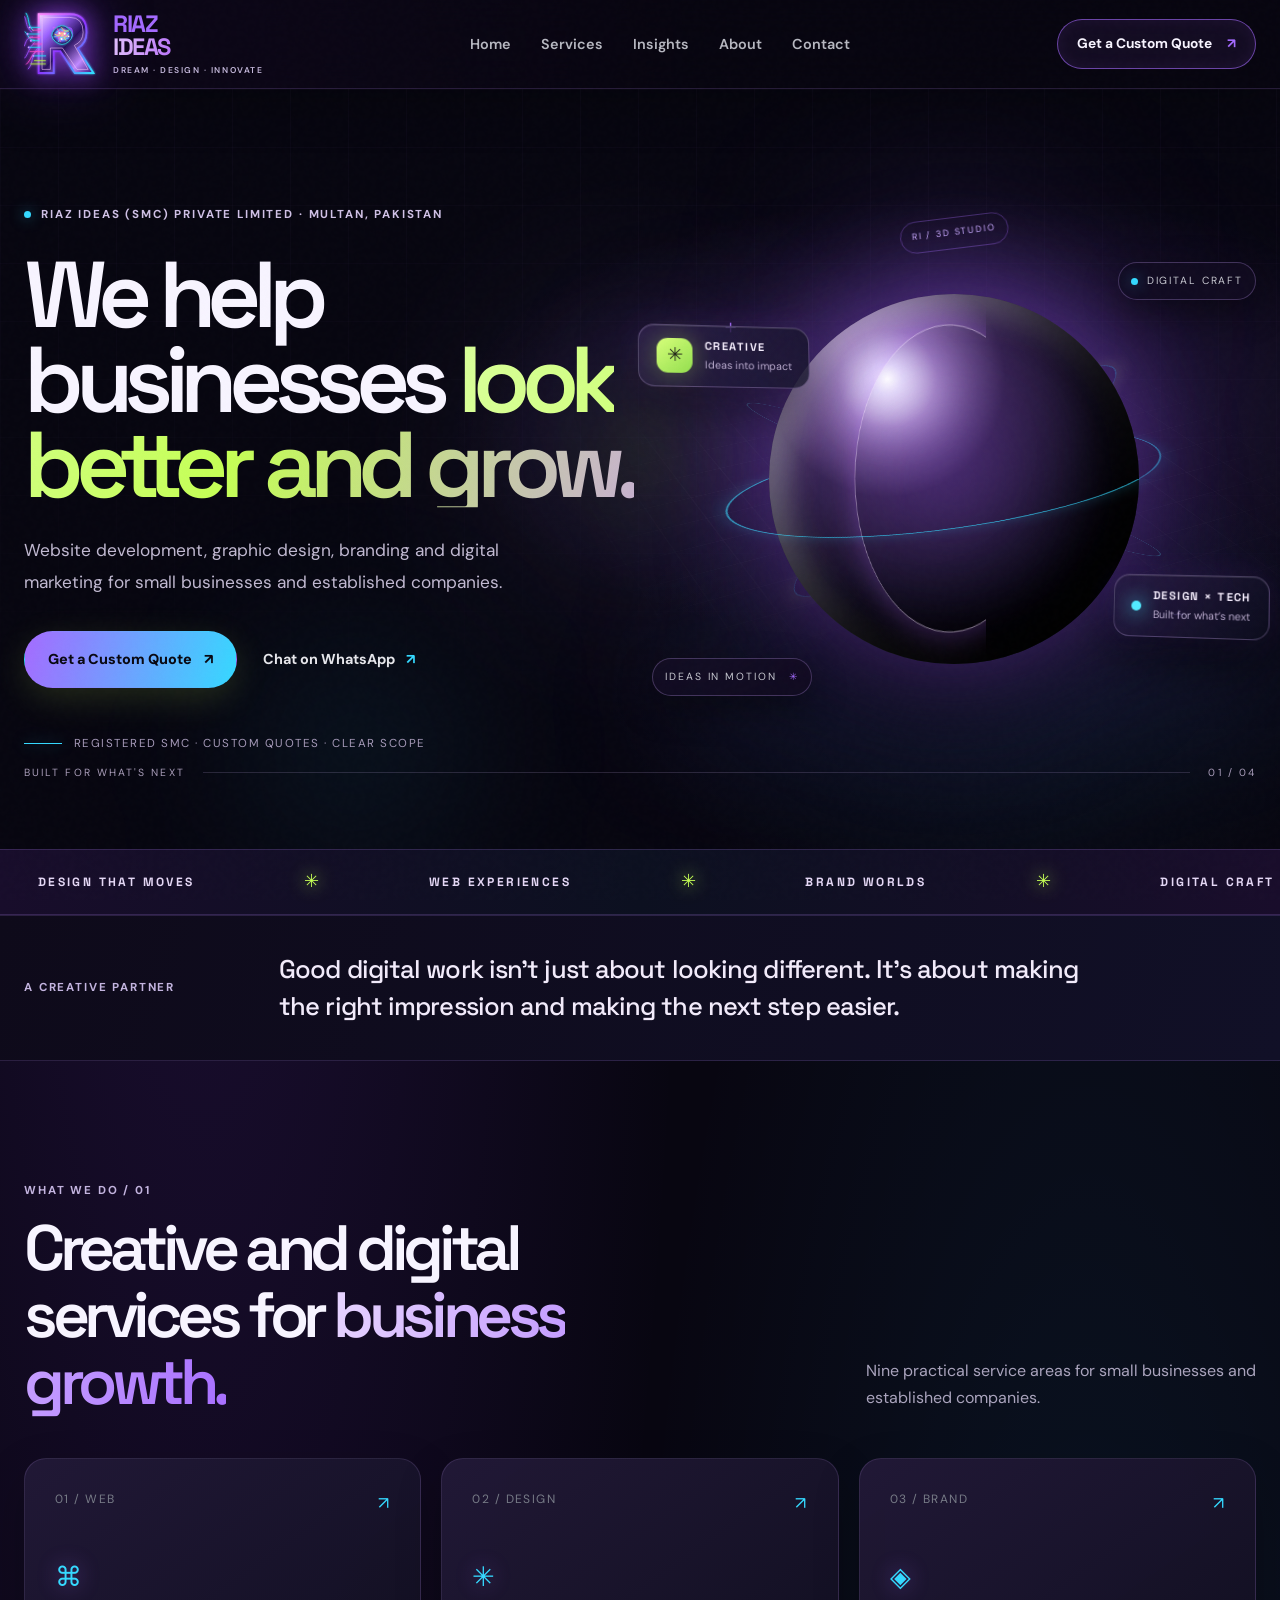
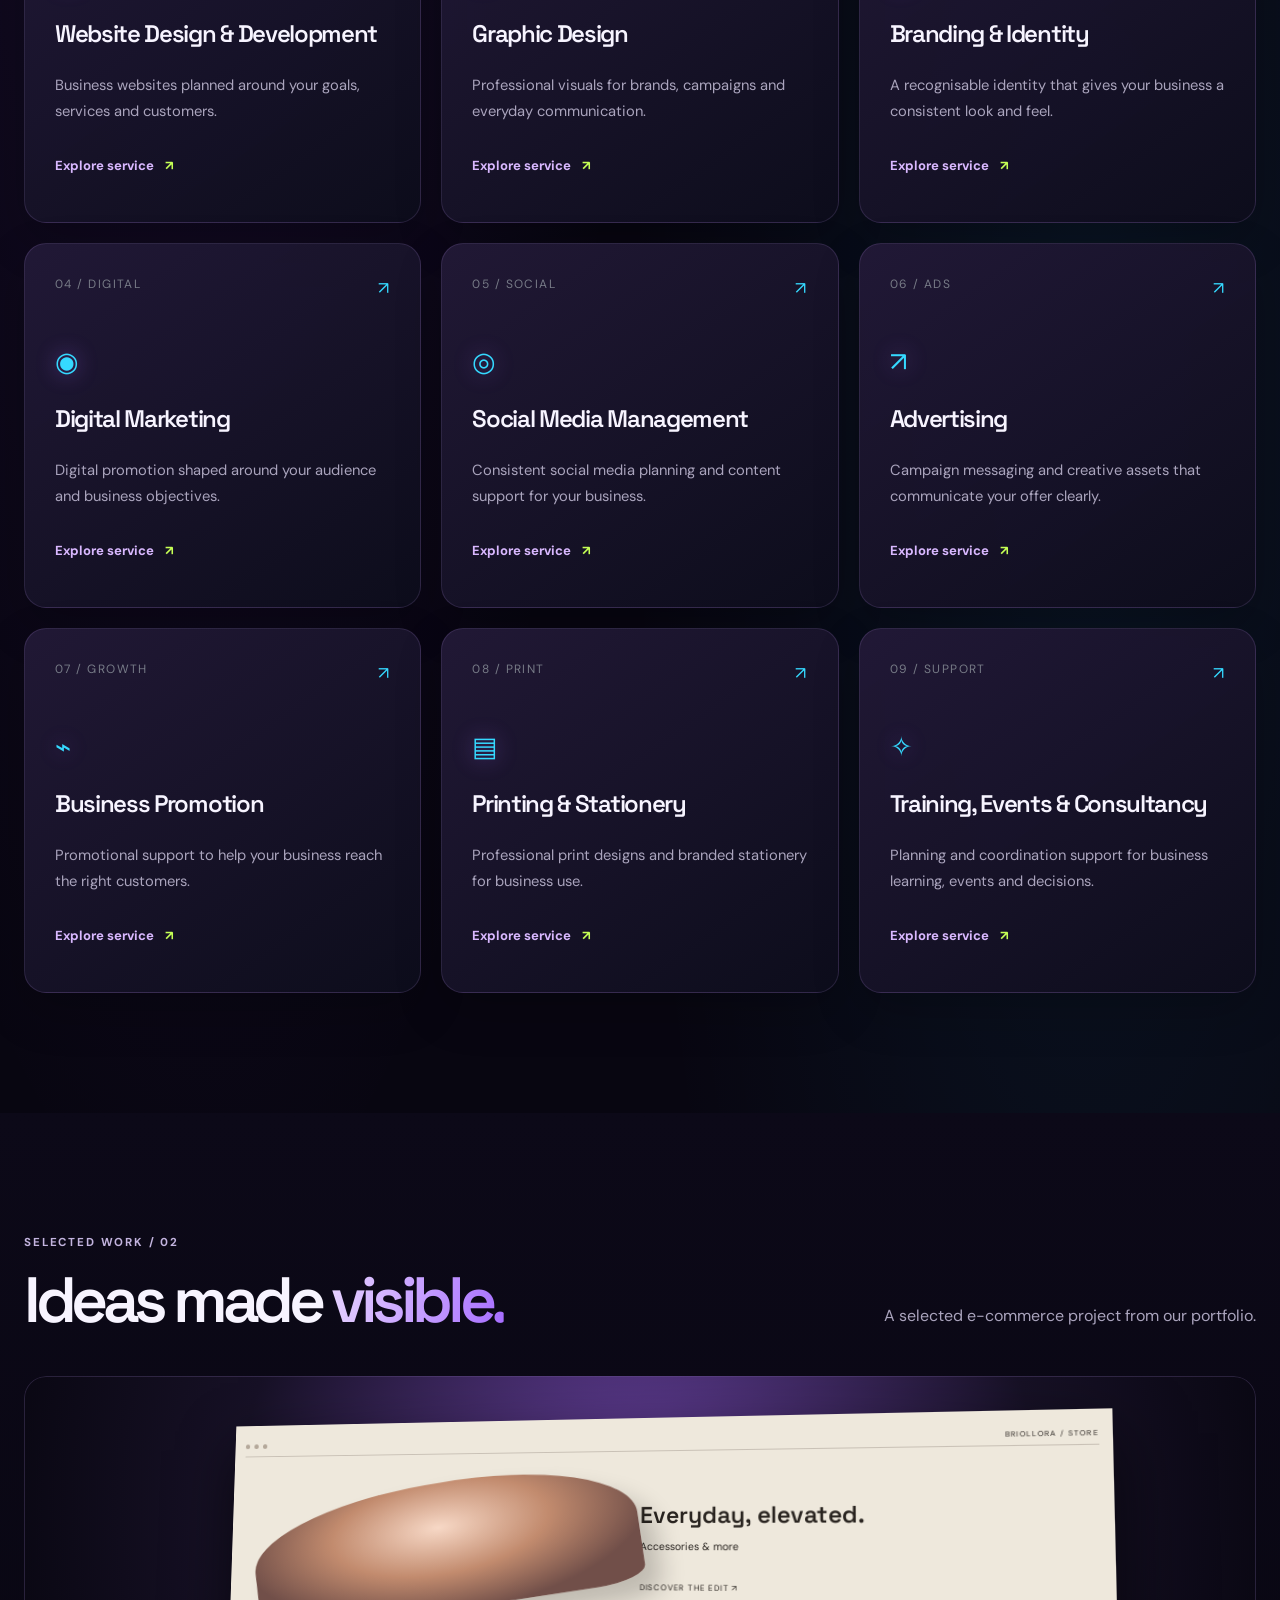
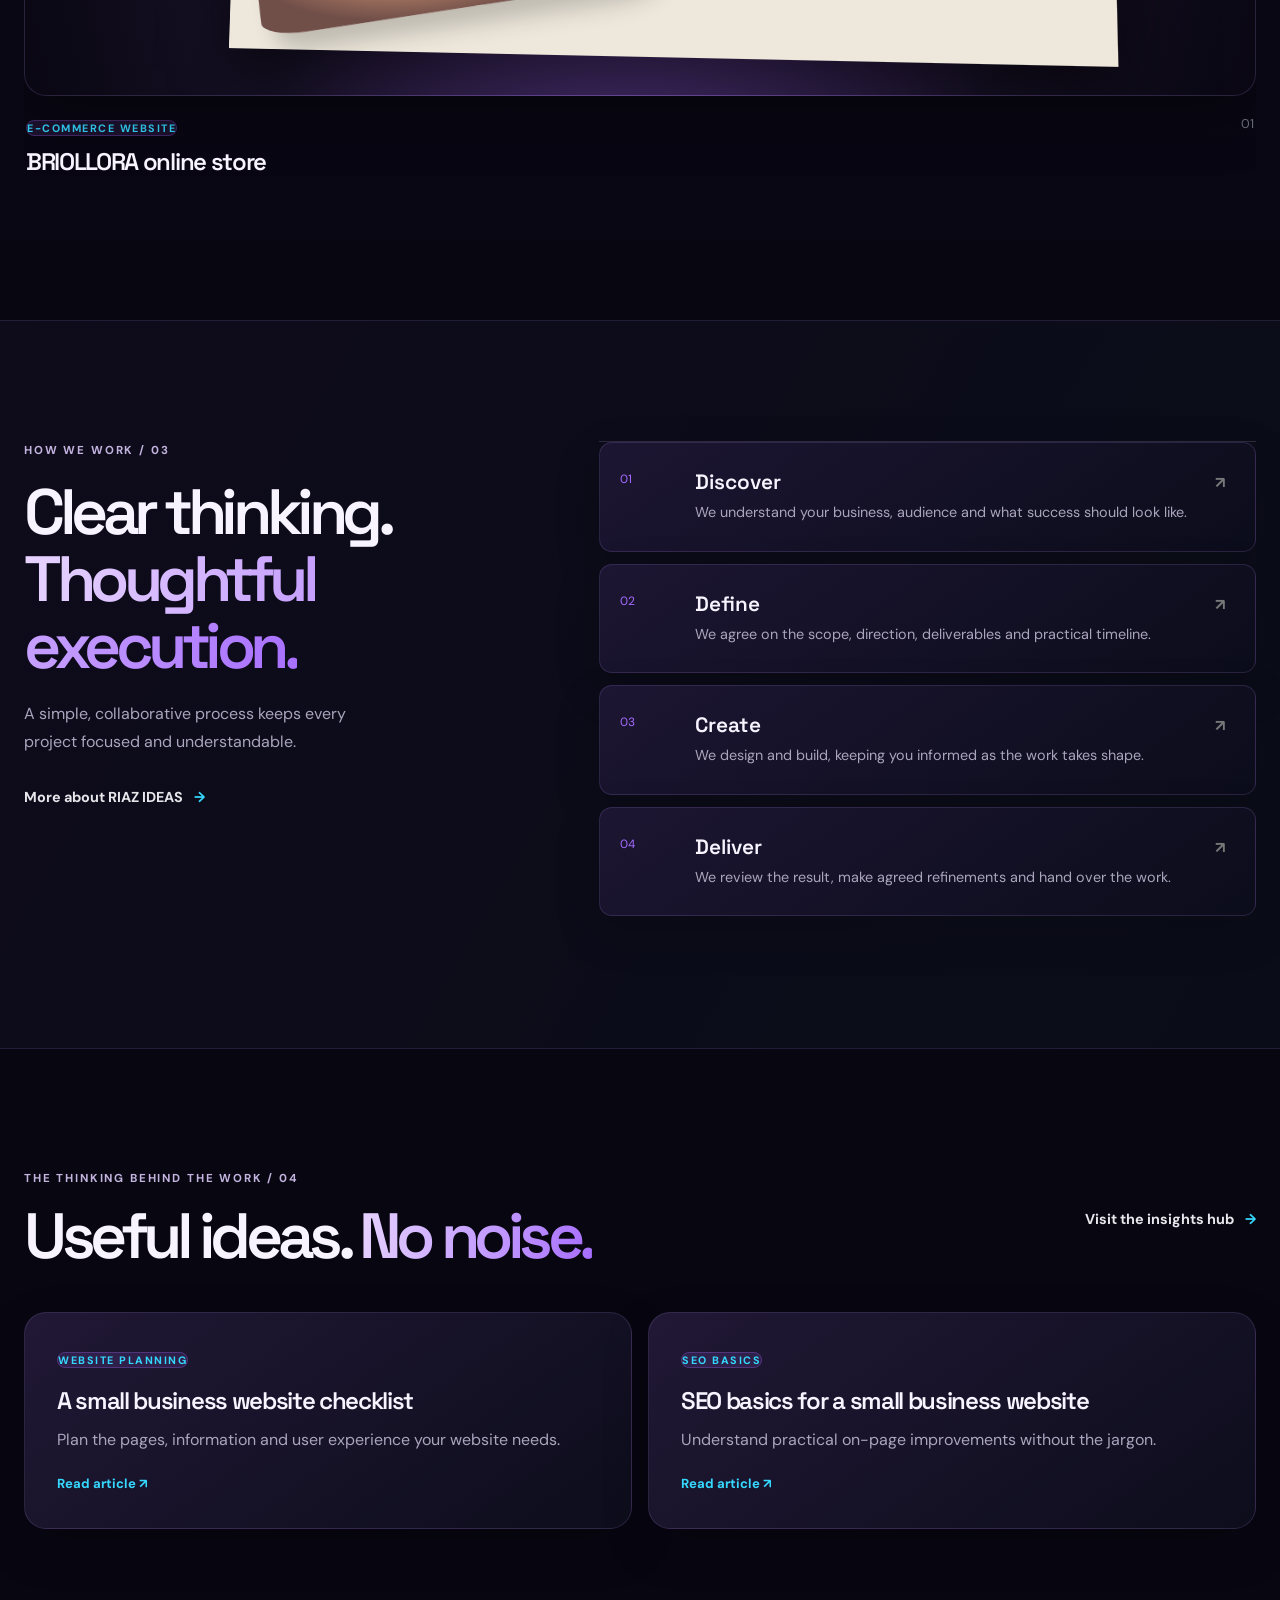
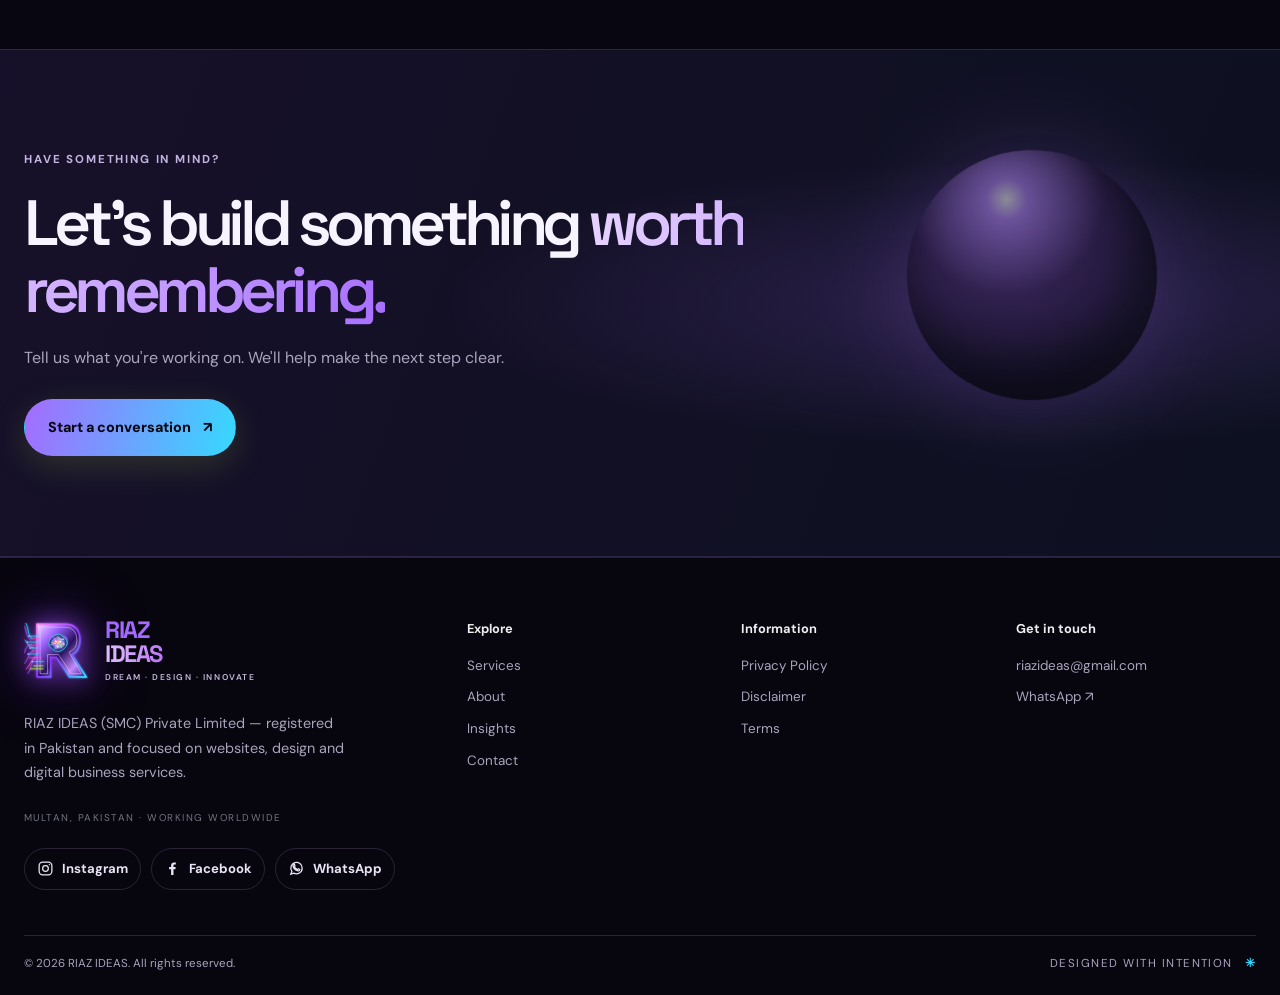
==== commit acba376c: "Use consistent social brand icons and favicon" ====
--- a/index.html
+++ b/index.html
@@ -4,6 +4,7 @@
 <meta charset="utf-8">
 <meta name="viewport" content="width=device-width,initial-scale=1">
 <title>RIAZ IDEAS | Websites, Design & Business Growth</title>
+<link rel="icon" type="image/svg+xml" href="/assets/riaz-ideas-neural-logo.svg">
 <meta name="description" content="RIAZ IDEAS (SMC) Private Limited provides website development, graphic design, branding, digital marketing and business support for companies in Pakistan.">
 <link rel="canonical" href="https://riazideas.netlify.app/">
 <meta property="og:type" content="website">
@@ -103,5 +104,5 @@
 <section class="section insights-section"><div class="wrap"><div class="section-head reveal"><div><div class="eyebrow">The thinking behind the work / 04</div><h2>Useful ideas. <span class="gradient-text">No noise.</span></h2></div><a class="text-link" href="/blog/index.html">Visit the insights hub <span>→</span></a></div><div class="article-list"><article class="insight-card reveal"><span class="tag">Website planning</span><h3><a href="/blog/small-business-website-checklist.html">A small business website checklist</a></h3><p>Plan the pages, information and user experience your website needs.</p><a class="read-link" href="/blog/small-business-website-checklist.html">Read article ↗</a></article><article class="insight-card reveal"><span class="tag">SEO basics</span><h3><a href="/blog/seo-basics-for-small-business.html">SEO basics for a small business website</a></h3><p>Understand practical on-page improvements without the jargon.</p><a class="read-link" href="/blog/seo-basics-for-small-business.html">Read article ↗</a></article></div></div></section>
 <section class="cta-section"><div class="wrap cta-inner reveal"><div class="eyebrow">Have something in mind?</div><h2>Let's build something <span class="gradient-text">worth remembering.</span></h2><p>Tell us what you're working on. We'll help make the next step clear.</p><a class="btn" href="/contact.html">Start a conversation <span>↗</span></a><div class="cta-orb" aria-hidden="true"></div></div></section>
 </main>
-<footer class="site-footer"><div class="wrap footer-main"><div class="footer-brand"><a class="logo logo-lockup footer-logo" href="/index.html"><img src="/assets/riaz-ideas-neural-logo.svg" alt="" width="54" height="54"><span class="logo-wordmark">RIAZ<span>IDEAS</span><small>DREAM · DESIGN · INNOVATE</small></span></a><p>RIAZ IDEAS (SMC) Private Limited — registered in Pakistan and focused on websites, design and digital business services.</p><span class="footer-location">MULTAN, PAKISTAN · WORKING WORLDWIDE</span></div><div><strong>Explore</strong><div class="footer-links"><a href="/services.html">Services</a><a href="/about.html">About</a><a href="/blog/index.html">Insights</a><a href="/contact.html">Contact</a></div></div><div><strong>Information</strong><div class="footer-links"><a href="/privacy-policy.html">Privacy Policy</a><a href="/disclaimer.html">Disclaimer</a><a href="/terms.html">Terms</a></div></div><div><strong>Get in touch</strong><div class="footer-links"><a href="mailto:riazideas@gmail.com">riazideas@gmail.com</a><a href="https://wa.me/923039149235" target="_blank" rel="noopener">WhatsApp ↗</a></div></div></div><div class="wrap social-links" aria-label="Social media"><a href="https://www.instagram.com/riaz_ideas/" target="_blank" rel="noopener noreferrer" aria-label="Instagram">◎ Instagram</a><a href="https://www.facebook.com/riazideas" target="_blank" rel="noopener noreferrer" aria-label="Facebook">f Facebook</a><a href="https://wa.me/923039149235" target="_blank" rel="noopener noreferrer" aria-label="WhatsApp">◉ WhatsApp</a></div><div class="wrap footer-bottom"><span>© 2026 RIAZ IDEAS. All rights reserved.</span><span>DESIGNED WITH INTENTION <b>✳</b></span></div></footer>
+<footer class="site-footer"><div class="wrap footer-main"><div class="footer-brand"><a class="logo logo-lockup footer-logo" href="/index.html"><img src="/assets/riaz-ideas-neural-logo.svg" alt="" width="54" height="54"><span class="logo-wordmark">RIAZ<span>IDEAS</span><small>DREAM · DESIGN · INNOVATE</small></span></a><p>RIAZ IDEAS (SMC) Private Limited — registered in Pakistan and focused on websites, design and digital business services.</p><span class="footer-location">MULTAN, PAKISTAN · WORKING WORLDWIDE</span></div><div><strong>Explore</strong><div class="footer-links"><a href="/services.html">Services</a><a href="/about.html">About</a><a href="/blog/index.html">Insights</a><a href="/contact.html">Contact</a></div></div><div><strong>Information</strong><div class="footer-links"><a href="/privacy-policy.html">Privacy Policy</a><a href="/disclaimer.html">Disclaimer</a><a href="/terms.html">Terms</a></div></div><div><strong>Get in touch</strong><div class="footer-links"><a href="mailto:riazideas@gmail.com">riazideas@gmail.com</a><a href="https://wa.me/923039149235" target="_blank" rel="noopener">WhatsApp ↗</a></div></div></div><div class="wrap social-links" aria-label="Social media"><a href="https://www.instagram.com/riaz_ideas/" target="_blank" rel="noopener noreferrer" aria-label="Instagram RIAZ IDEAS"><svg viewBox="0 0 24 24" aria-hidden="true" fill="none" stroke="currentColor" stroke-width="1.8"><rect x="3" y="3" width="18" height="18" rx="5"/><circle cx="12" cy="12" r="4"/><circle cx="17.5" cy="6.5" r="1" fill="currentColor" stroke="none"/></svg>Instagram</a><a href="https://www.facebook.com/riazideas" target="_blank" rel="noopener noreferrer" aria-label="Facebook RIAZ IDEAS"><svg viewBox="0 0 24 24" aria-hidden="true" fill="currentColor"><path d="M13.4 21v-8h2.7l.4-3.1h-3.1v-2c0-.9.3-1.5 1.6-1.5h1.7V3.6c-.3 0-1.3-.1-2.5-.1-2.5 0-4.2 1.5-4.2 4.3v2.1H7.2V13H10v8z"/></svg>Facebook</a><a href="https://wa.me/923039149235" target="_blank" rel="noopener noreferrer" aria-label="WhatsApp RIAZ IDEAS"><svg viewBox="0 0 24 24" aria-hidden="true" fill="none" stroke="currentColor" stroke-width="1.8"><path d="M20 11.5a8 8 0 0 1-11.8 7L4 20l1.5-4A8 8 0 1 1 20 11.5Z"/><path d="M9 8.5c.5 2.5 2 4 4.5 5l1.2-1.1 2 1c-.2 1.2-1.2 2-2.4 1.8-3.8-.7-6.7-3.6-7.3-7.2-.2-1.2.6-2.2 1.8-2.4l1 2z"/></svg>WhatsApp</a></div><div class="wrap footer-bottom"><span>© 2026 RIAZ IDEAS. All rights reserved.</span><span>DESIGNED WITH INTENTION <b>✳</b></span></div></footer>
 </body></html>
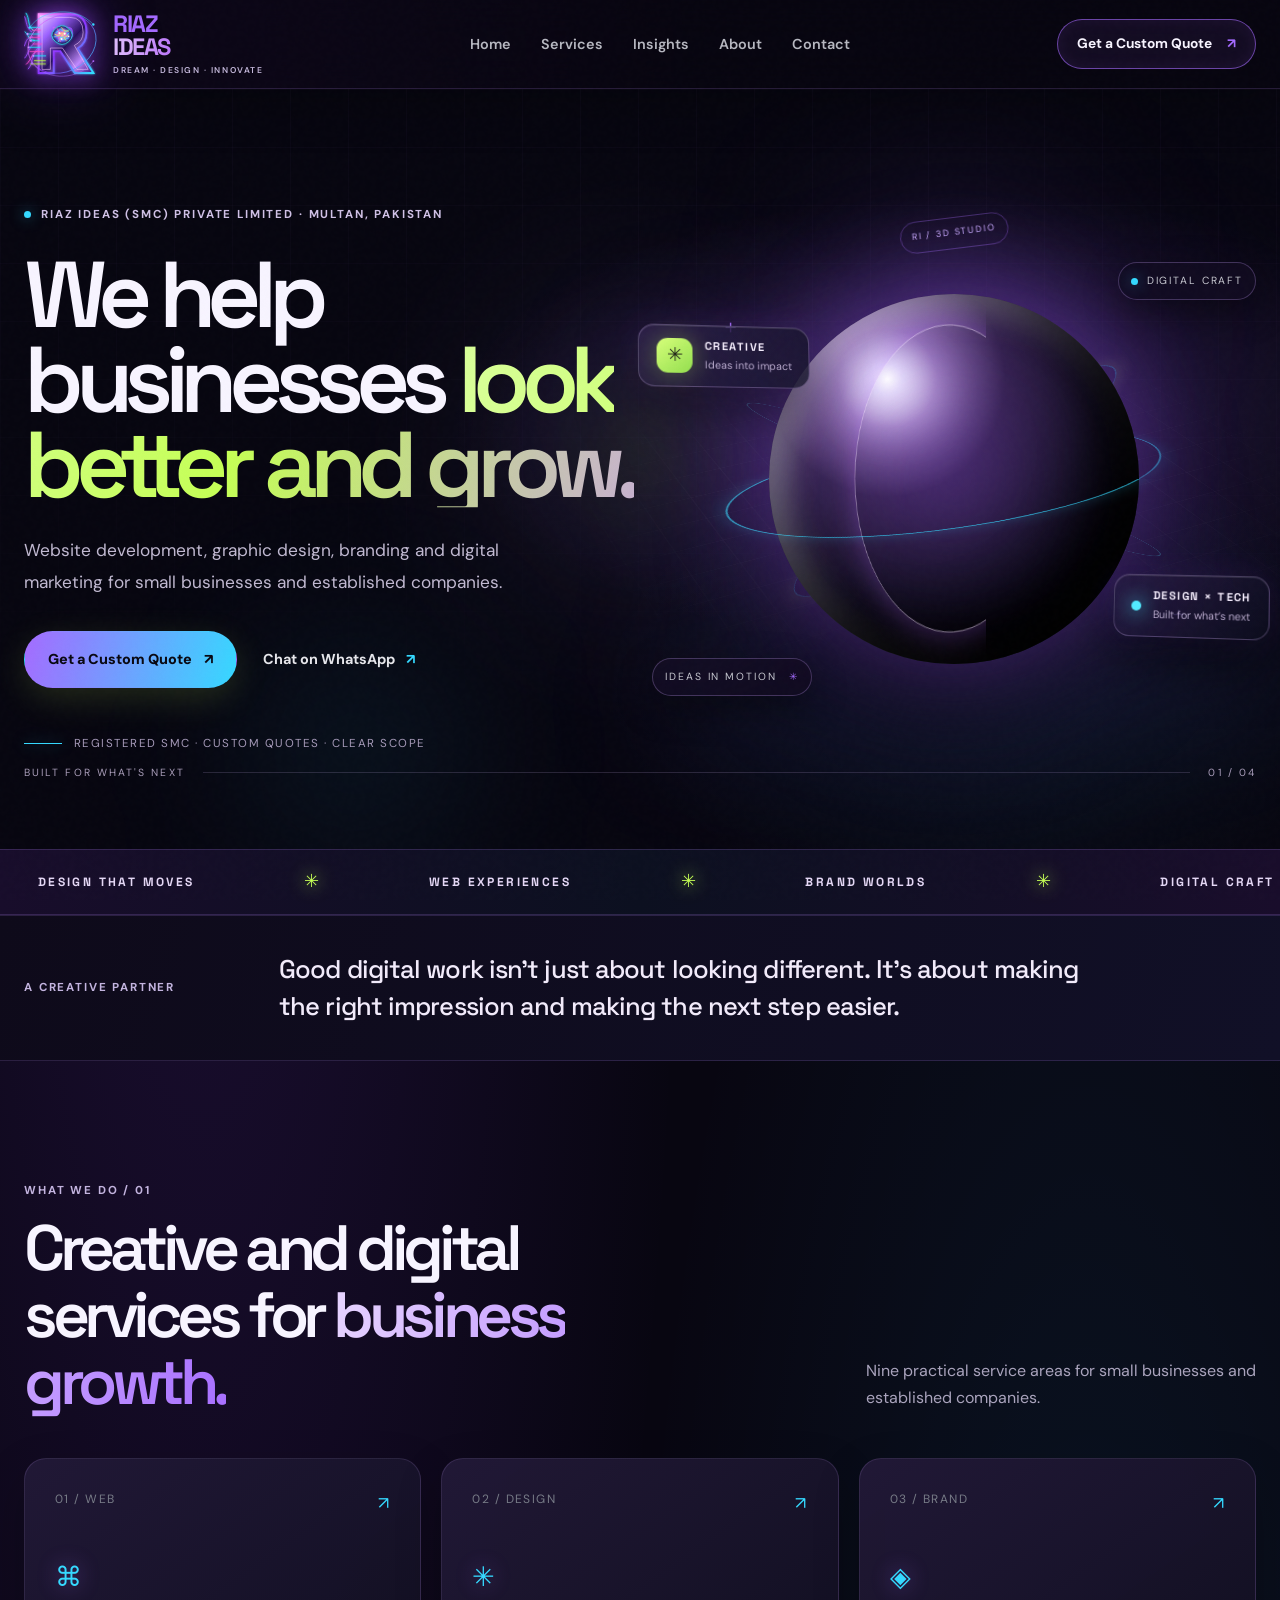
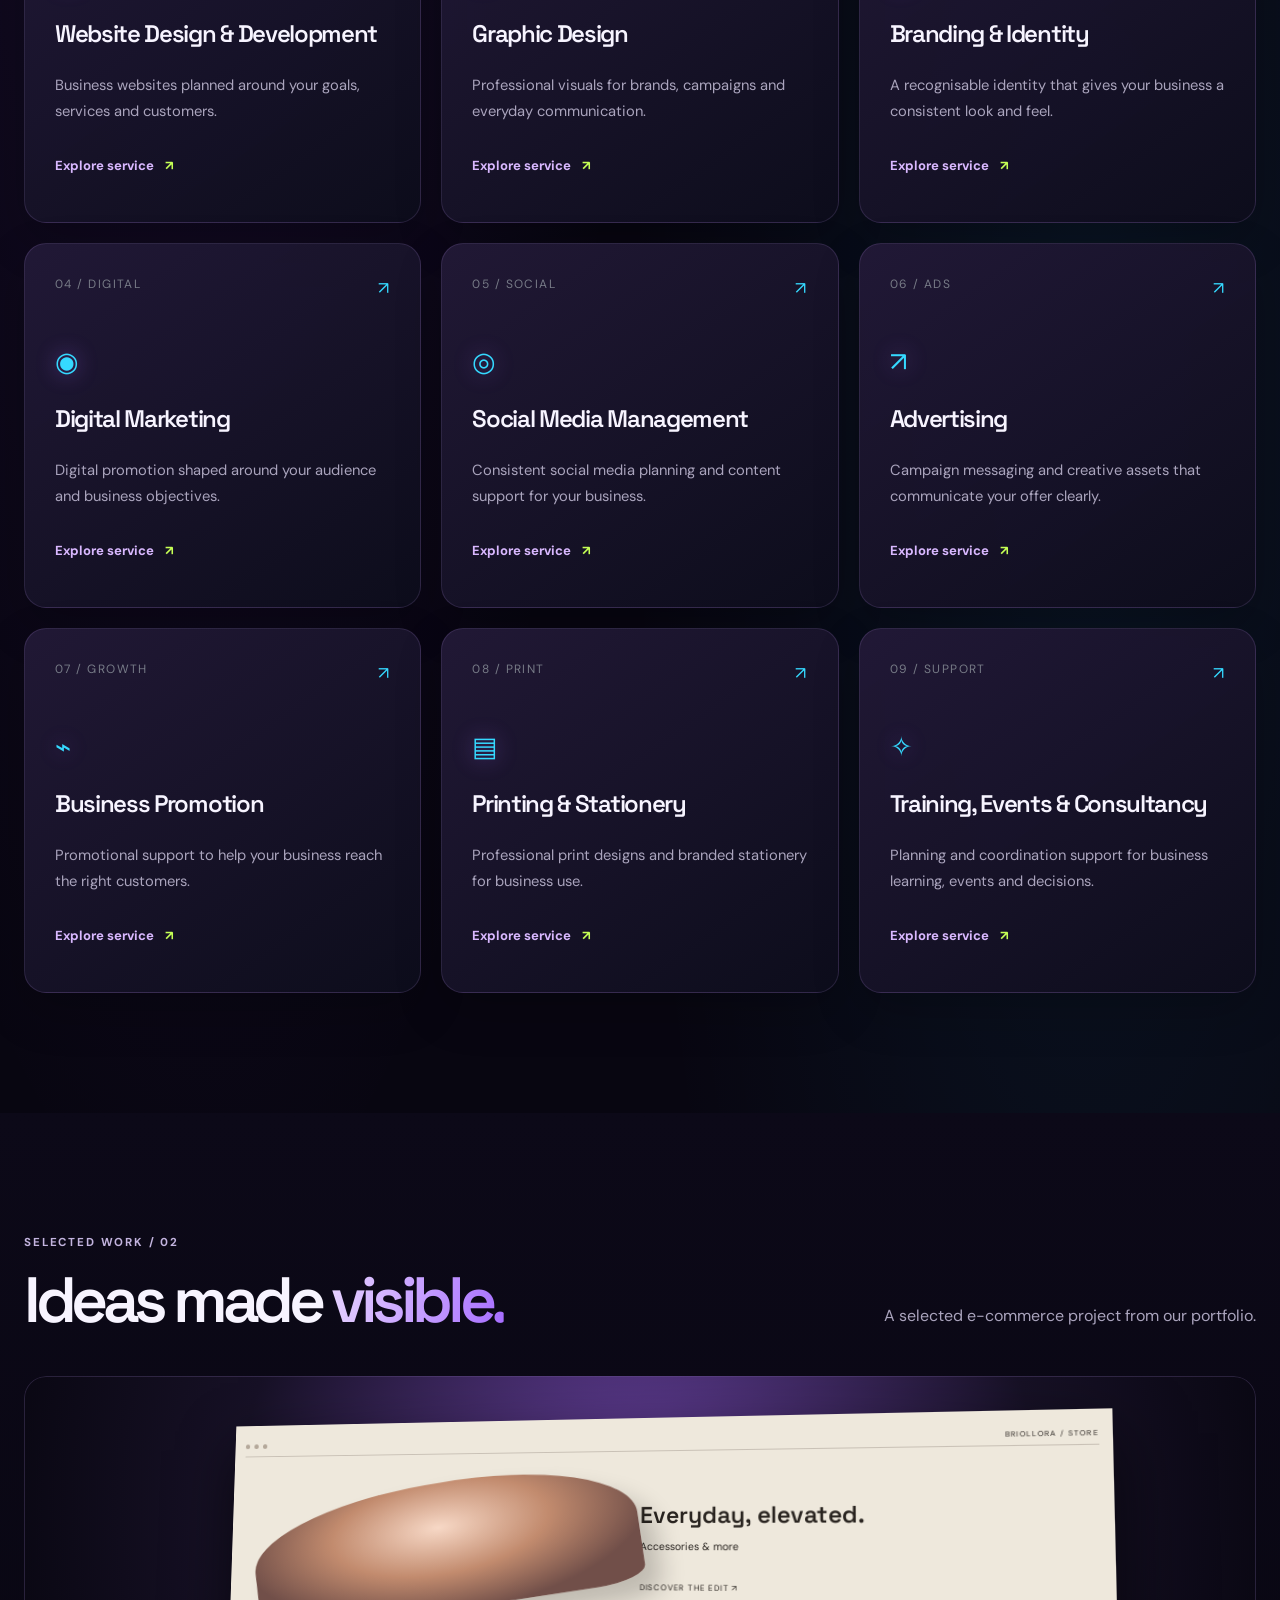
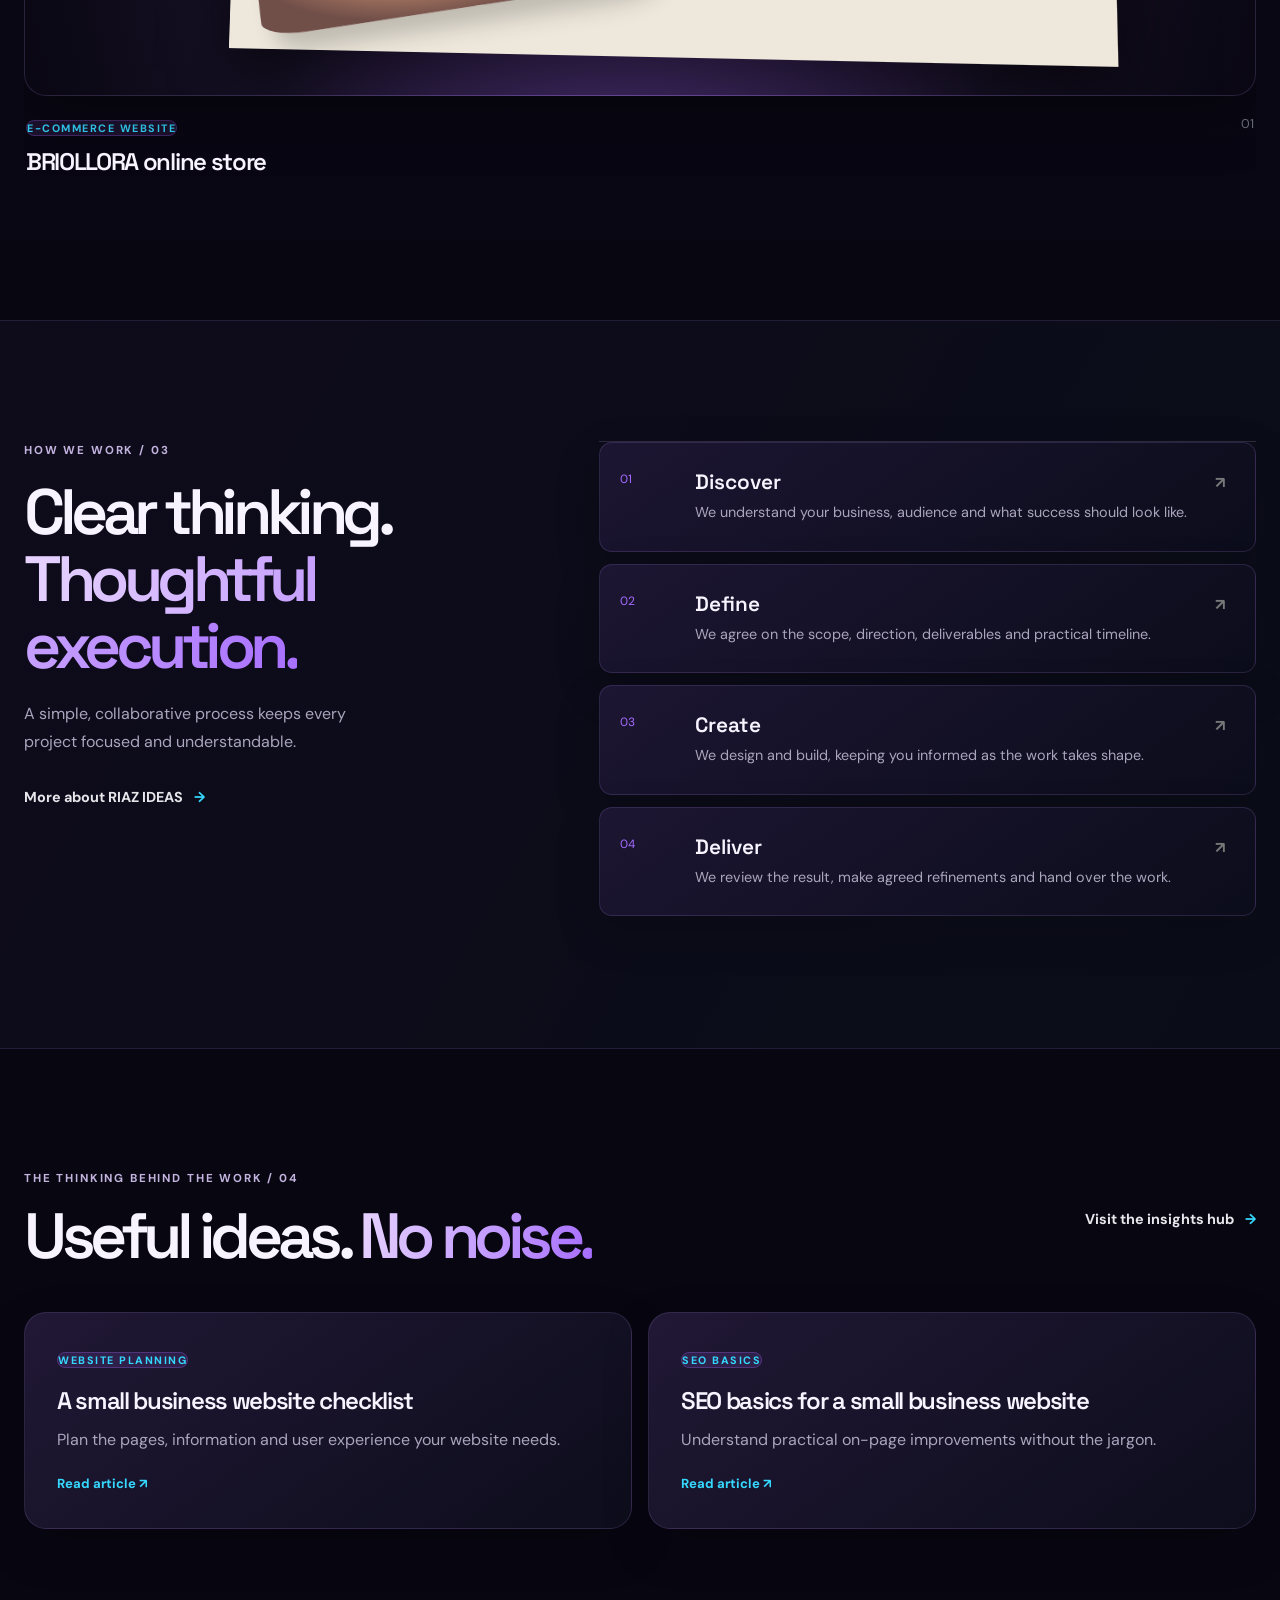
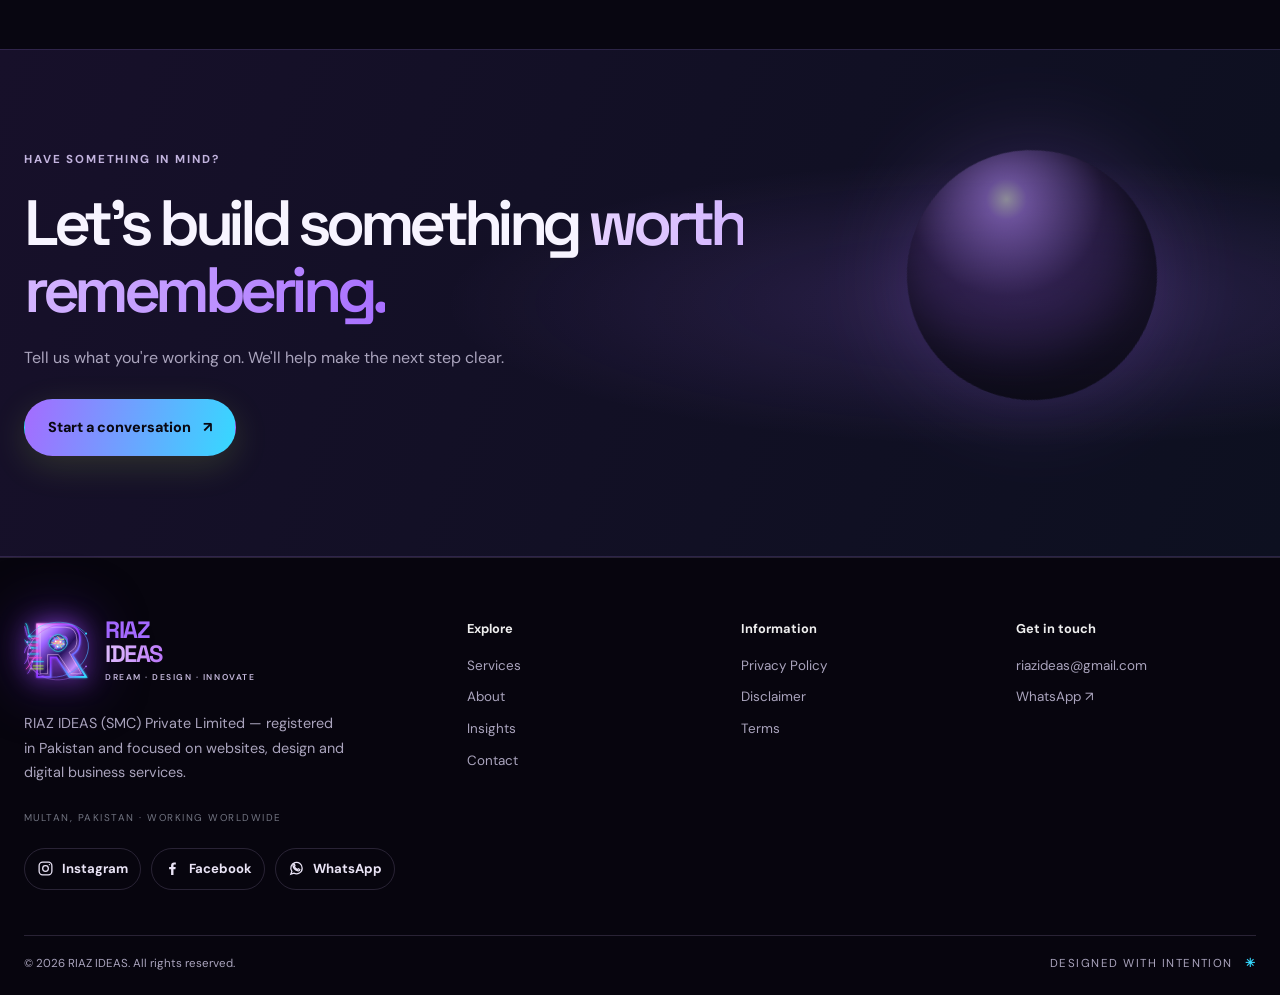
==== commit 6b14ba16: "Update homepage SEO title and description" ====
--- a/index.html
+++ b/index.html
@@ -3,22 +3,22 @@
 <head>
 <meta charset="utf-8">
 <meta name="viewport" content="width=device-width,initial-scale=1">
-<title>RIAZ IDEAS | Websites, Design & Business Growth</title>
+<title>RIAZ IDEAS | Digital Solutions & Creative Services in Multan</title>
 <link rel="icon" type="image/svg+xml" href="/assets/riaz-ideas-neural-logo.svg">
-<meta name="description" content="RIAZ IDEAS (SMC) Private Limited provides website development, graphic design, branding, digital marketing and business support for companies in Pakistan.">
+<meta name="description" content="RIAZ IDEAS (SMC) Private Limited provides website design, graphic design, branding, digital marketing, social media, advertising and business services in Multan, Pakistan.">
 <link rel="canonical" href="https://riazideas.netlify.app/">
 <meta property="og:type" content="website">
 <meta property="og:site_name" content="RIAZ IDEAS">
-<meta property="og:title" content="RIAZ IDEAS | Websites, Design & Business Growth">
-<meta property="og:description" content="Website development, graphic design, branding and digital marketing for small businesses and established companies.">
+<meta property="og:title" content="RIAZ IDEAS | Digital Solutions & Creative Services in Multan">
+<meta property="og:description" content="Website design, graphic design, branding, digital marketing, social media, advertising and business services for companies in Pakistan.">
 <meta property="og:url" content="https://riazideas.netlify.app/">
 <meta property="og:image" content="https://riazideas.netlify.app/assets/riaz-ideas-social-preview.jpg">
 <meta property="og:image:width" content="600">
 <meta property="og:image:height" content="315">
 <meta property="og:image:alt" content="RIAZ IDEAS — Digital experiences, web design, brand identity and digital content.">
 <meta name="twitter:card" content="summary_large_image">
-<meta name="twitter:title" content="RIAZ IDEAS | Digital Experiences, Design & Development">
-<meta name="twitter:description" content="Website development, graphic design, branding, digital marketing and business support for small businesses and established companies.">
+<meta name="twitter:title" content="RIAZ IDEAS | Digital Solutions & Creative Services">
+<meta name="twitter:description" content="Website design, graphic design, branding, digital marketing, social media, advertising and business services in Pakistan.">
 <meta name="twitter:image" content="https://riazideas.netlify.app/assets/riaz-ideas-social-preview.jpg">
 <meta name="theme-color" content="#08090d">
 <meta name="google-adsense-account" content="ca-pub-1918547933458772">
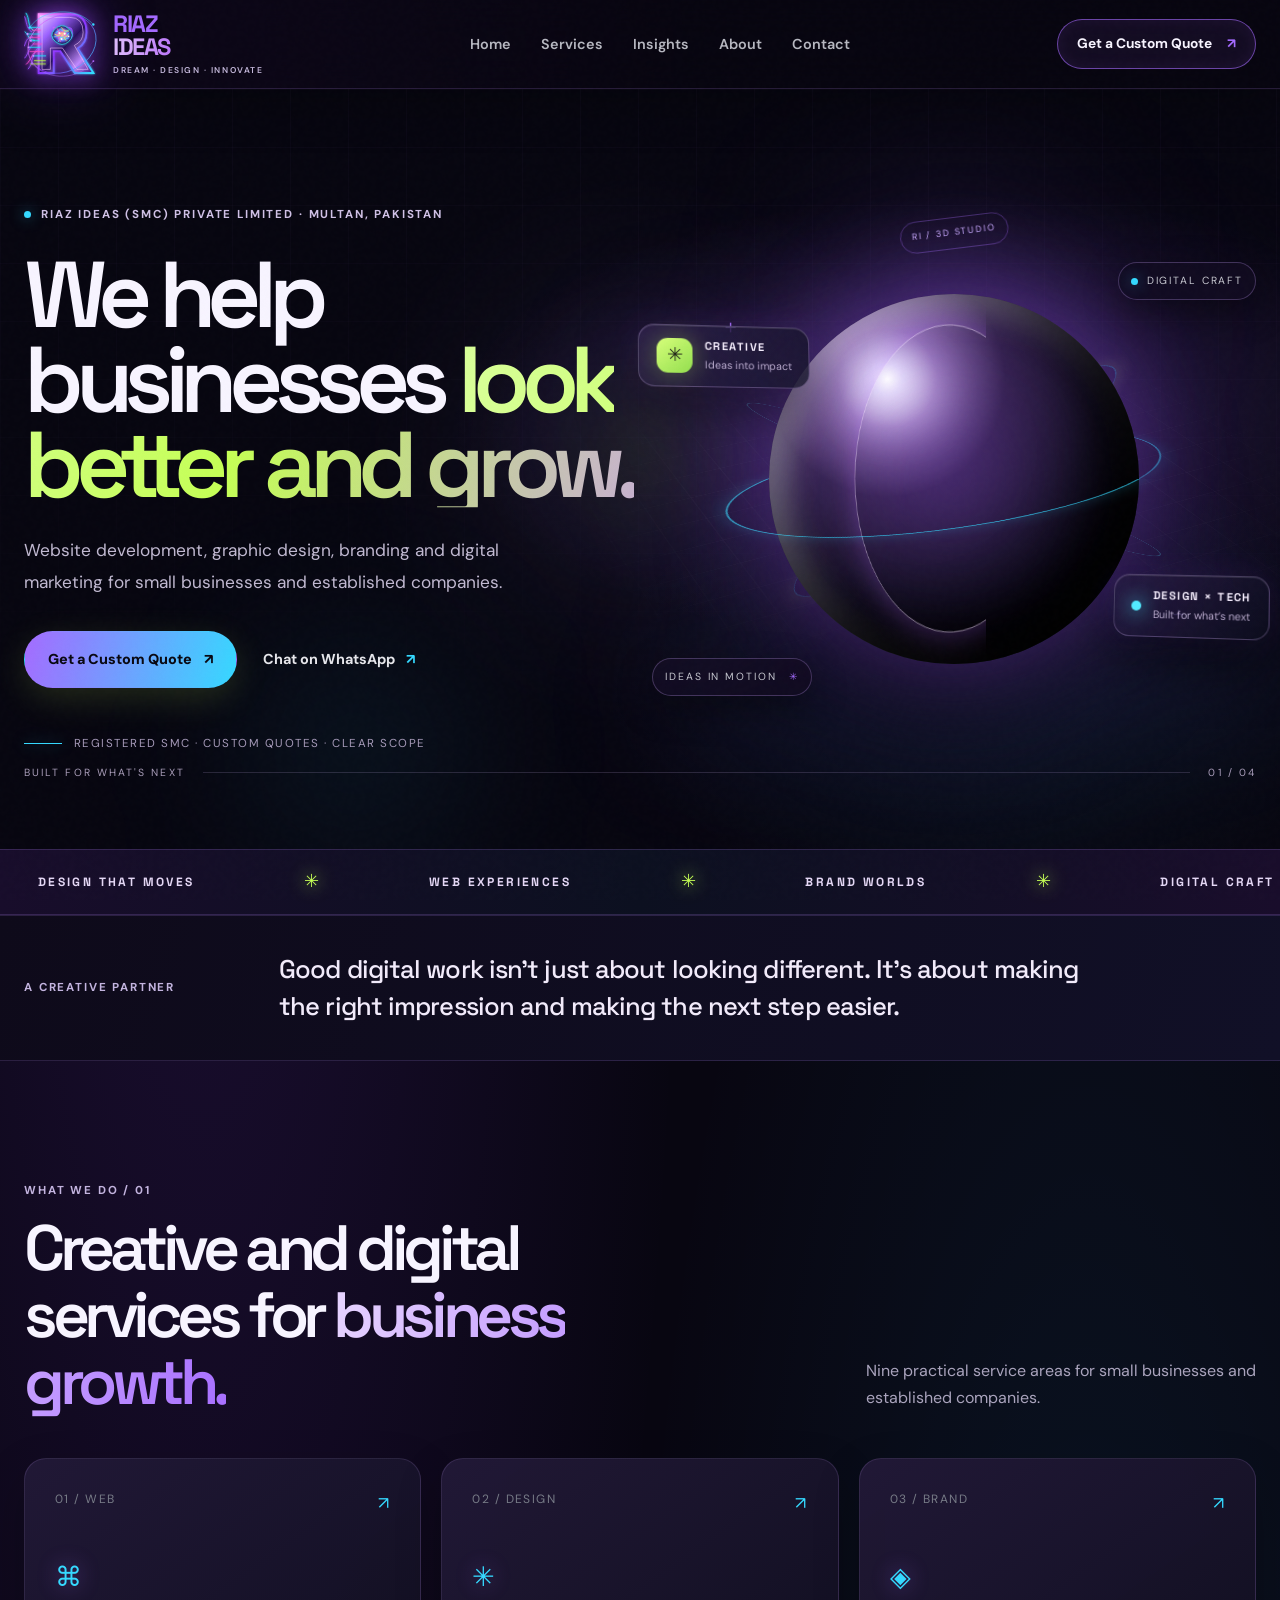
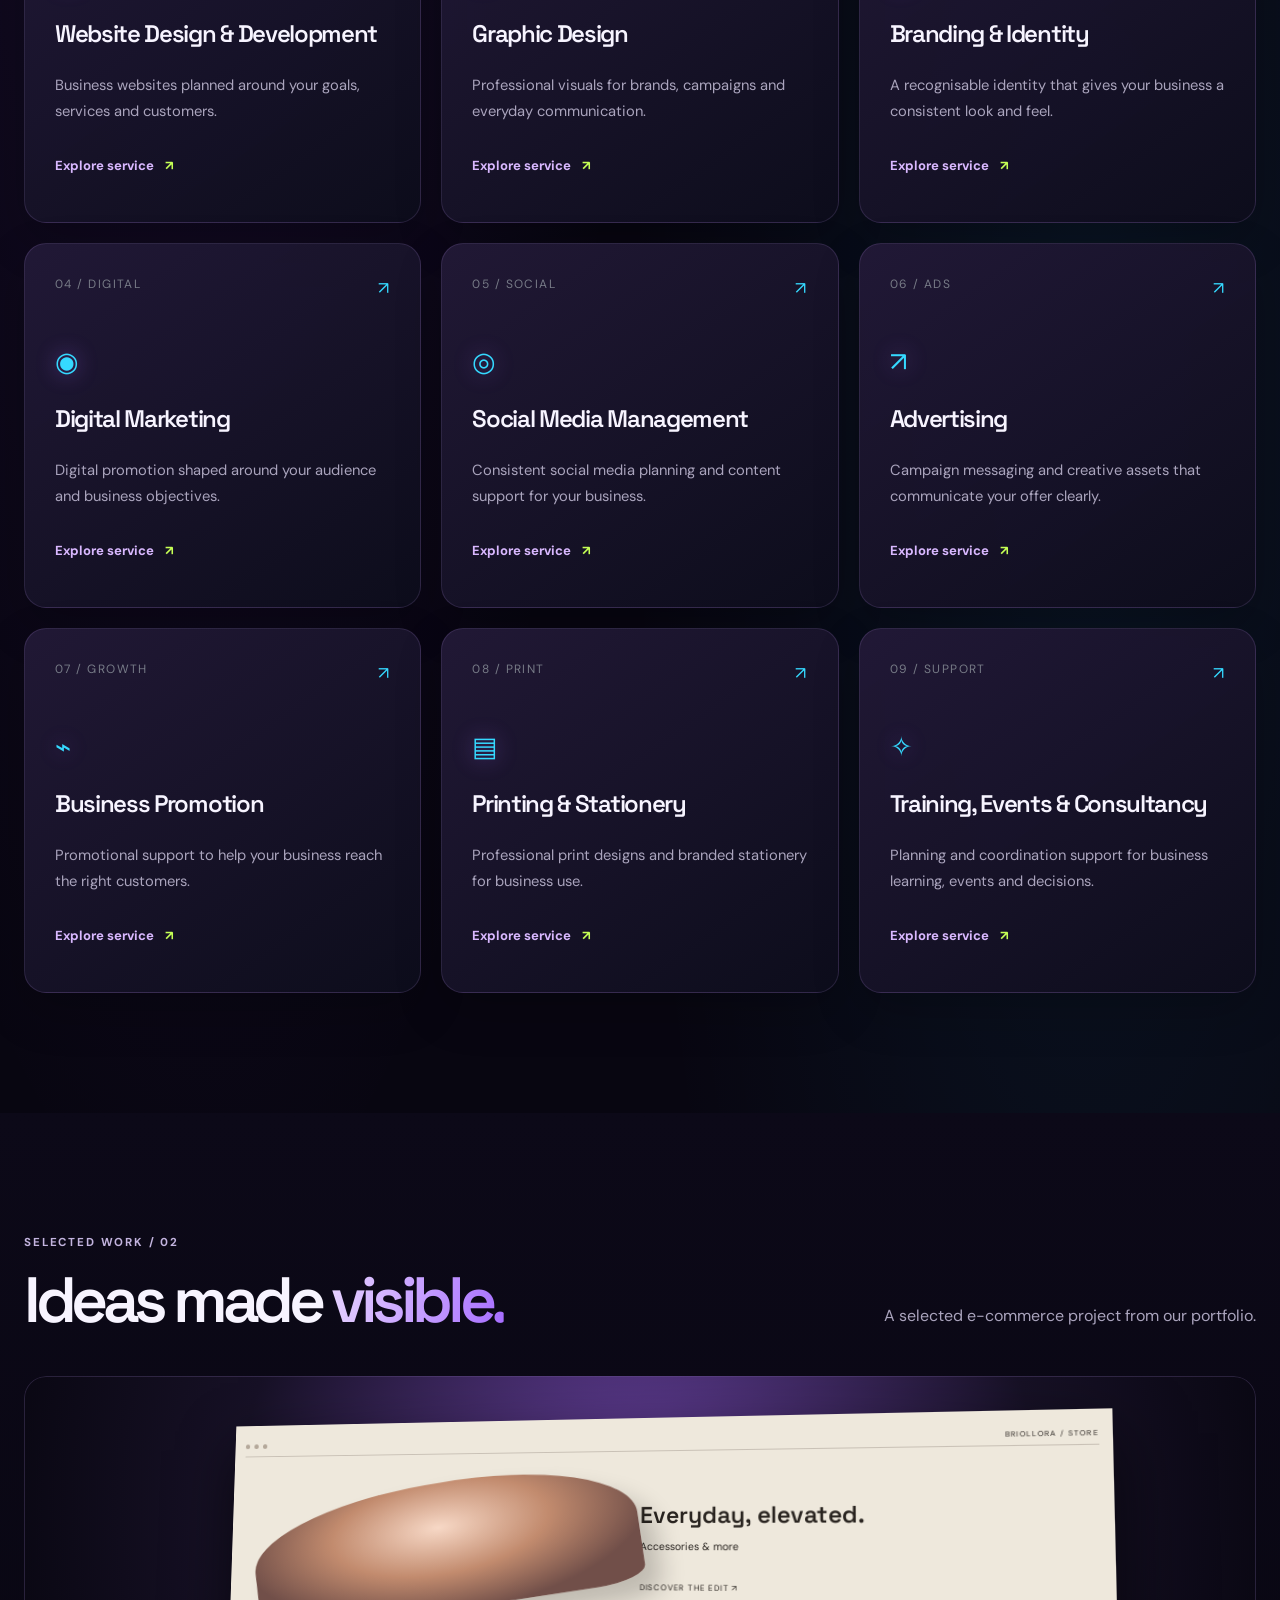
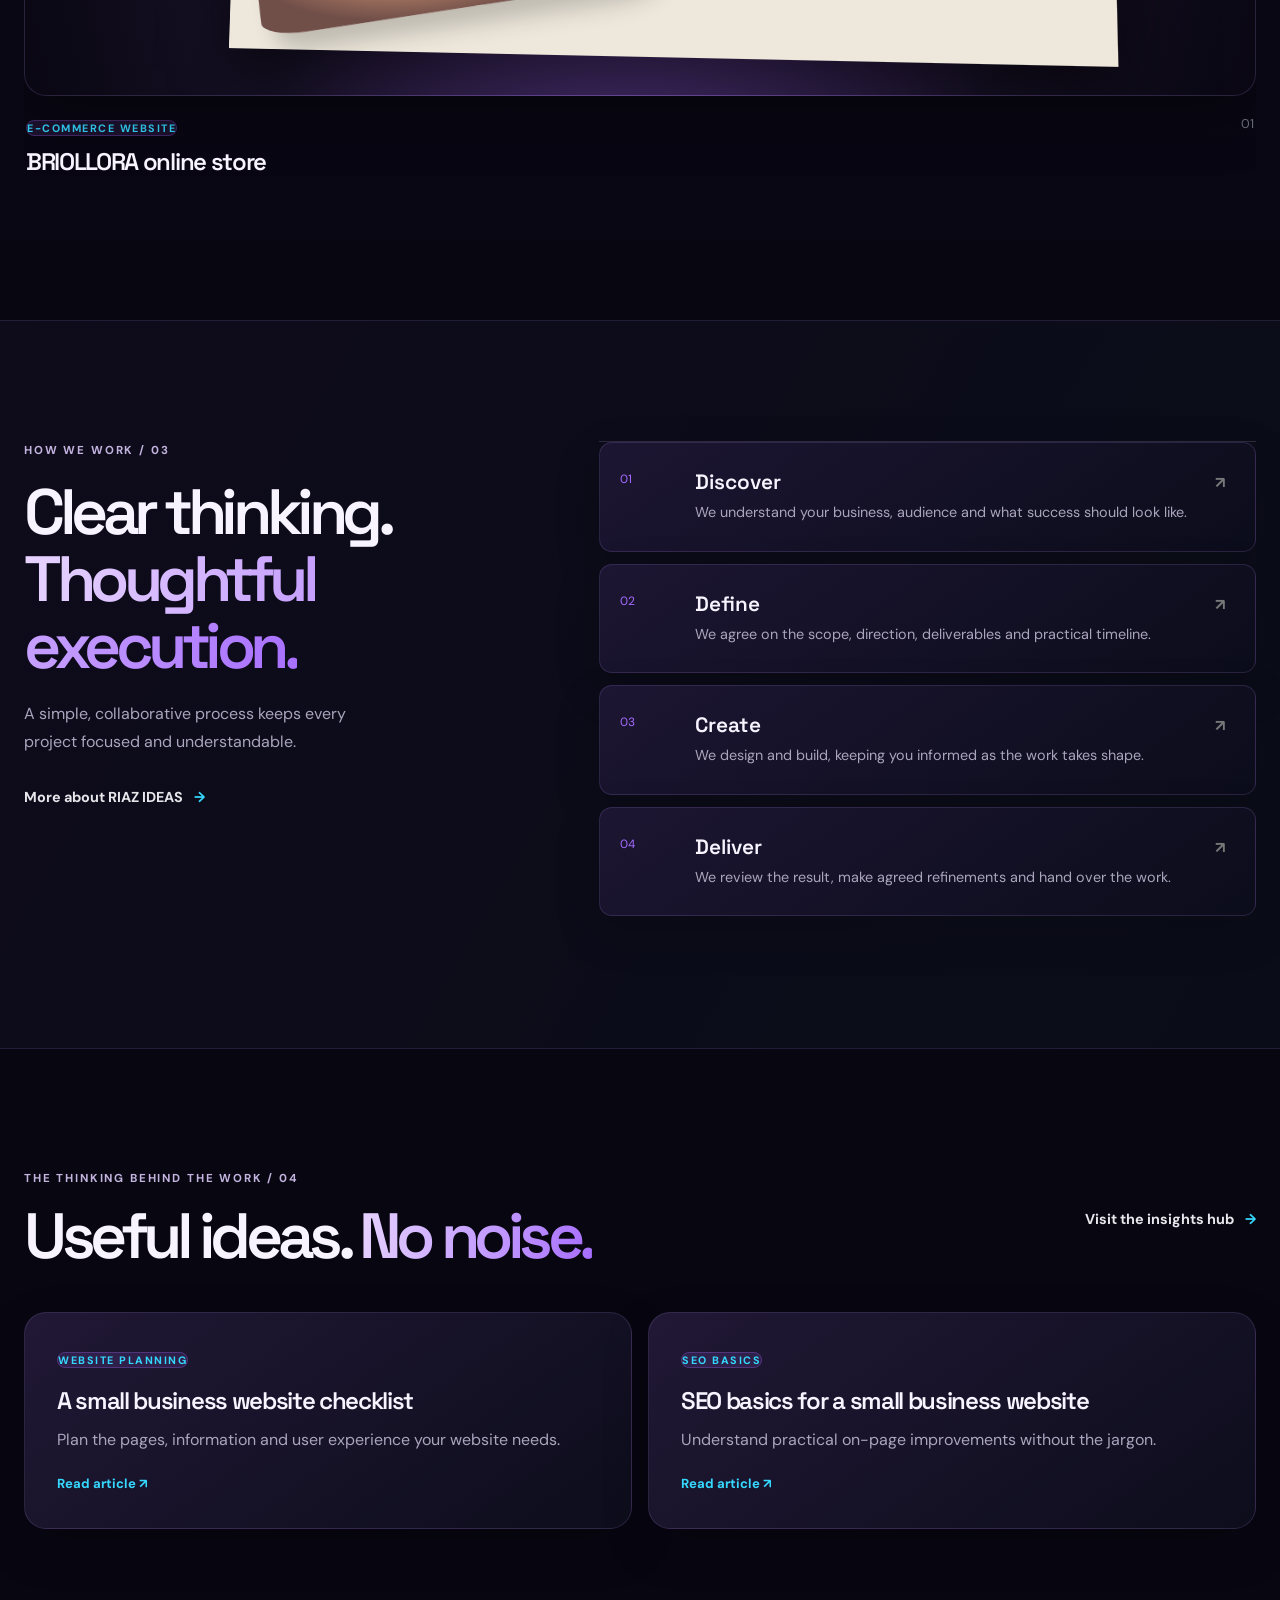
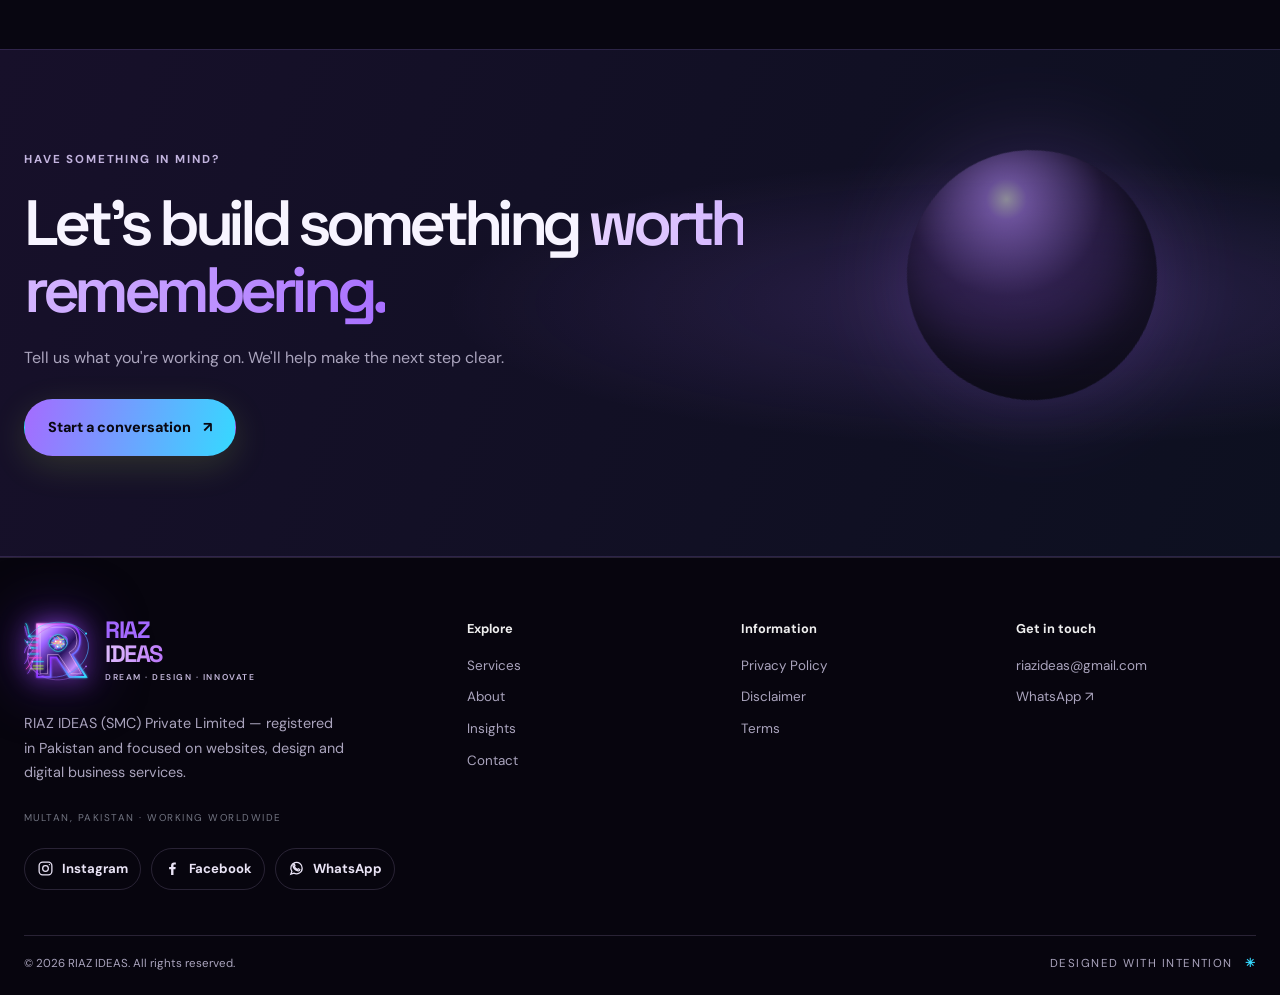
==== commit 97927ec3: "Remove Google AdSense integration sitewide" ====
--- a/index.html
+++ b/index.html
@@ -21,14 +21,11 @@
 <meta name="twitter:description" content="Website design, graphic design, branding, digital marketing, social media, advertising and business services in Pakistan.">
 <meta name="twitter:image" content="https://riazideas.netlify.app/assets/riaz-ideas-social-preview.jpg">
 <meta name="theme-color" content="#08090d">
-<meta name="google-adsense-account" content="ca-pub-1918547933458772">
 <link rel="preconnect" href="https://fonts.googleapis.com">
 <link rel="preconnect" href="https://fonts.gstatic.com" crossorigin>
 <link href="https://fonts.googleapis.com/css2?family=DM+Sans:wght@400;500;600;700&family=Space+Grotesk:wght@400;500;600;700&display=swap" rel="stylesheet">
 <link rel="stylesheet" href="/assets/style.css">
 <script src="/assets/script.js" defer></script>
-<!-- Google AdSense: existing publisher code preserved -->
-<script async src="https://pagead2.googlesyndication.com/pagead/js/adsbygoogle.js?client=ca-pub-1918547933458772" crossorigin="anonymous"></script>
 <!-- Umami Analytics: existing site ID preserved -->
 <script defer src="https://cloud.umami.is/script.js" data-website-id="d91e90ce-ba34-40df-bd9c-214d3fa4f0dc"></script>
 </head>
